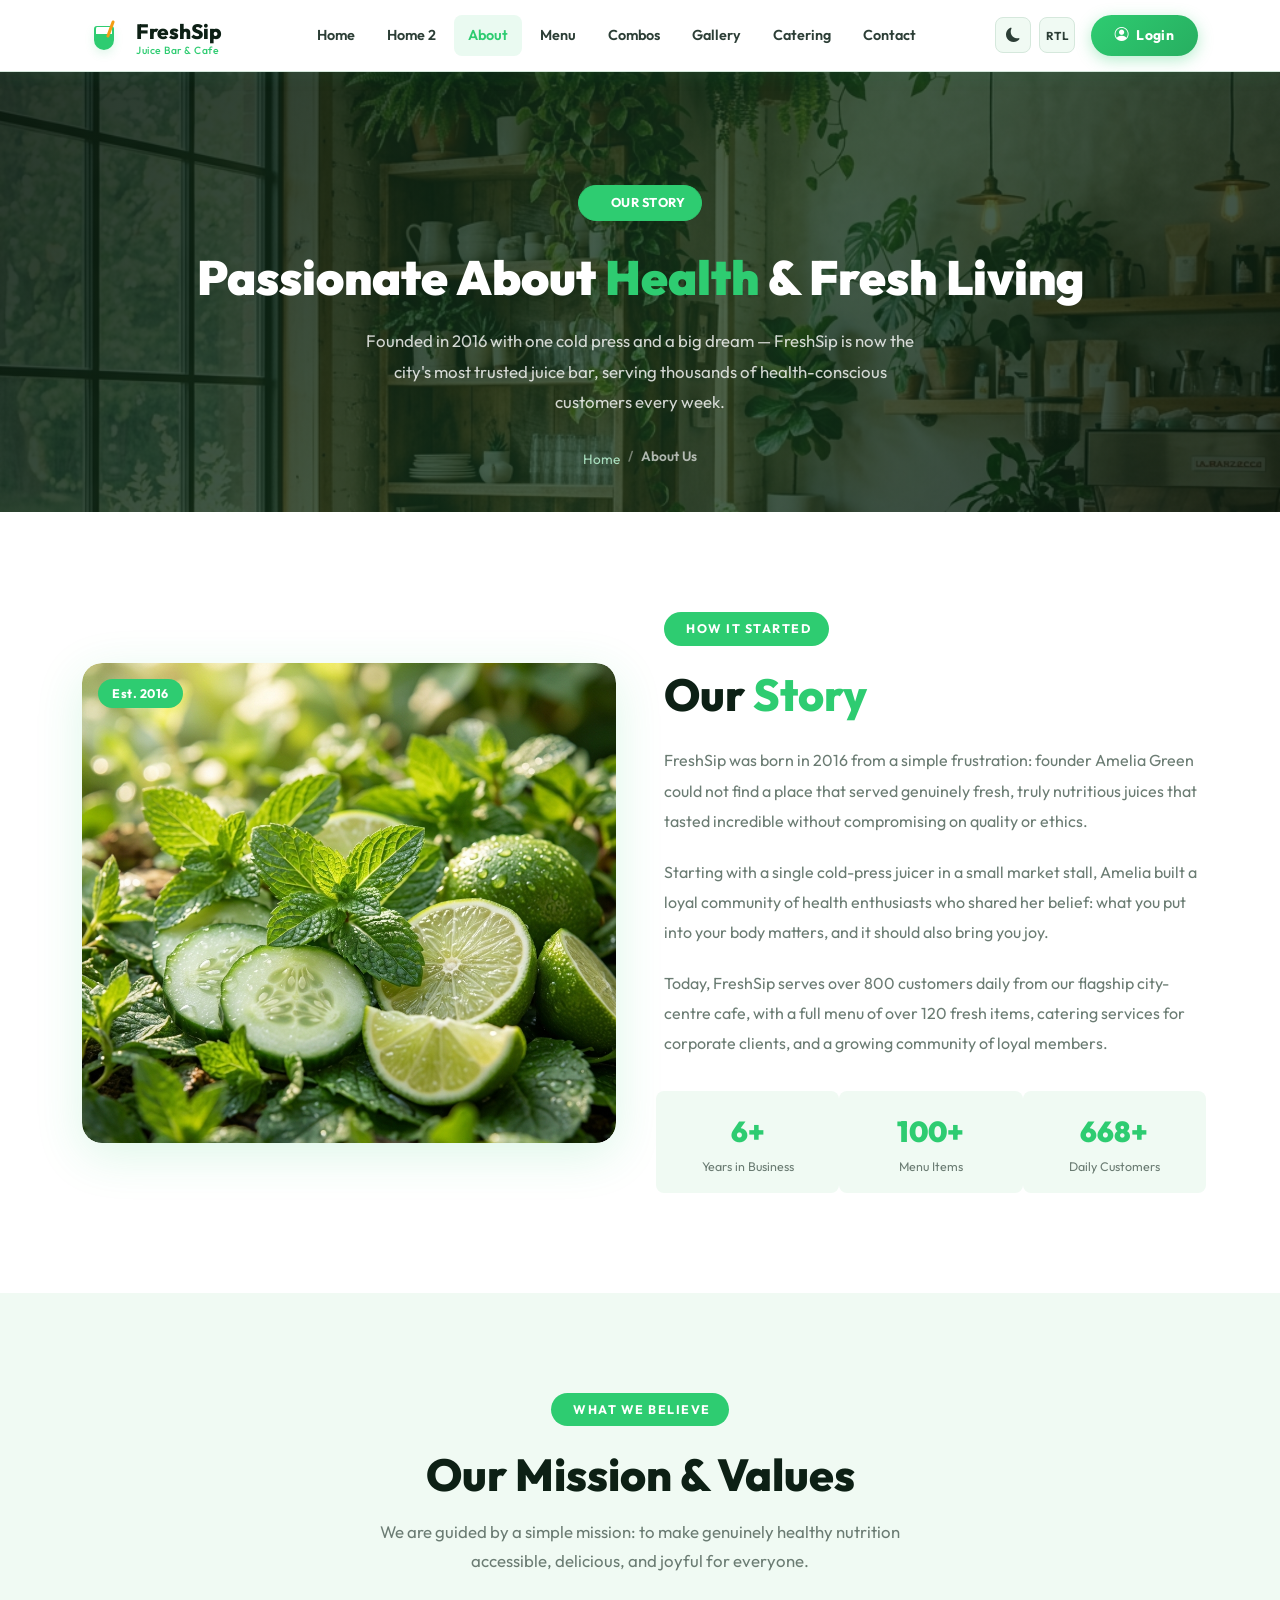
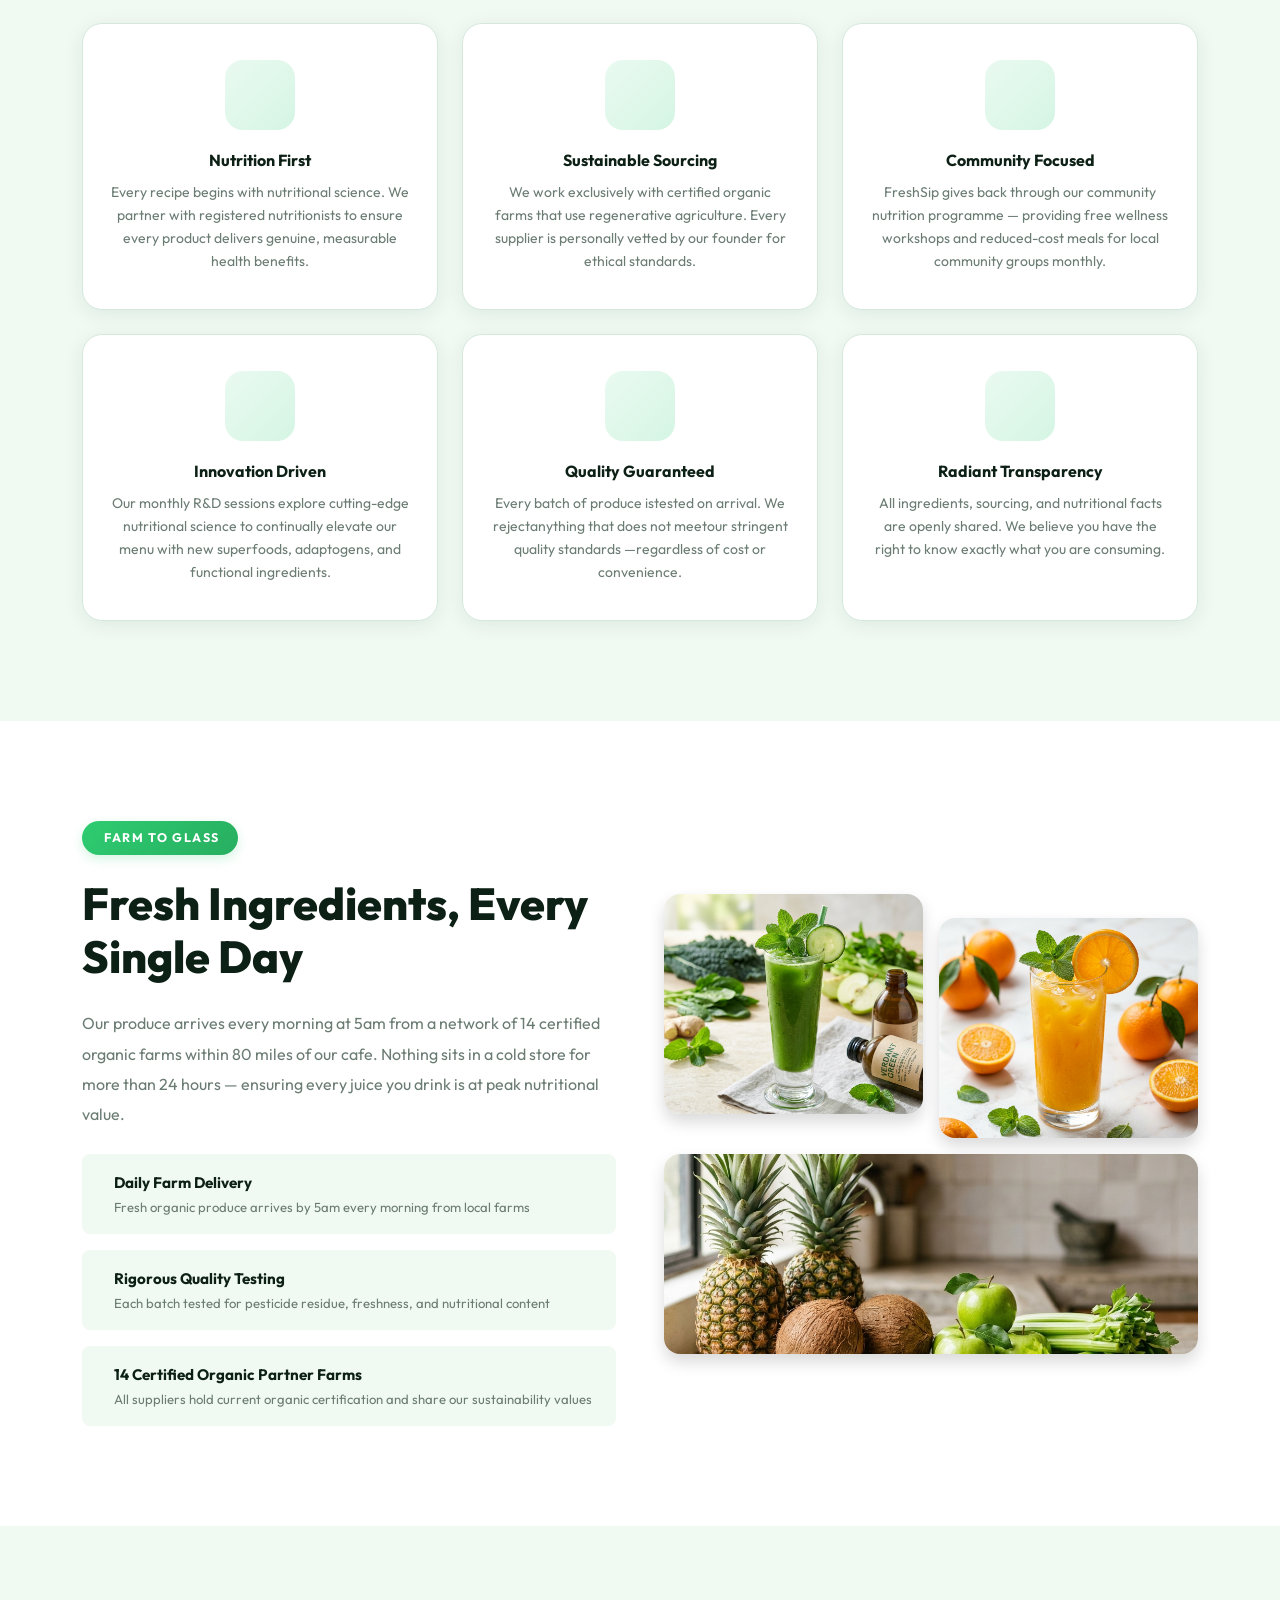
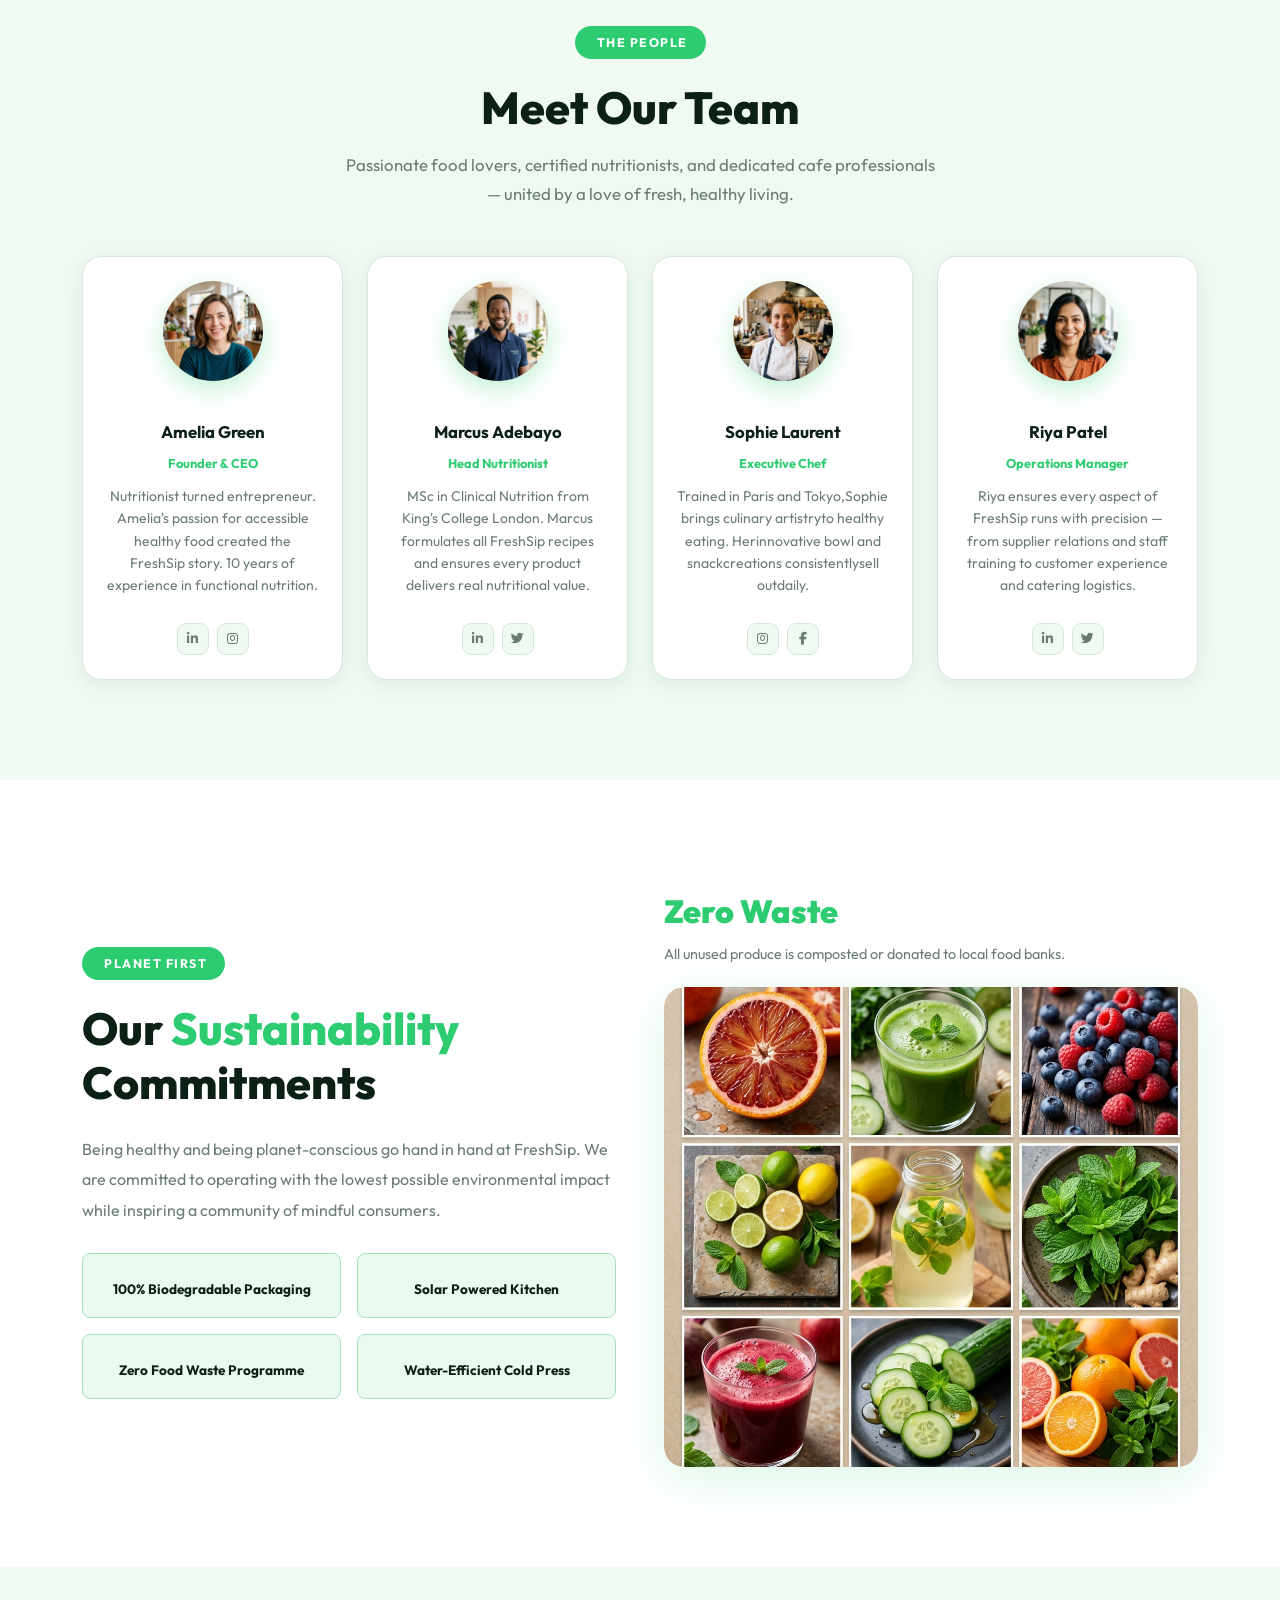
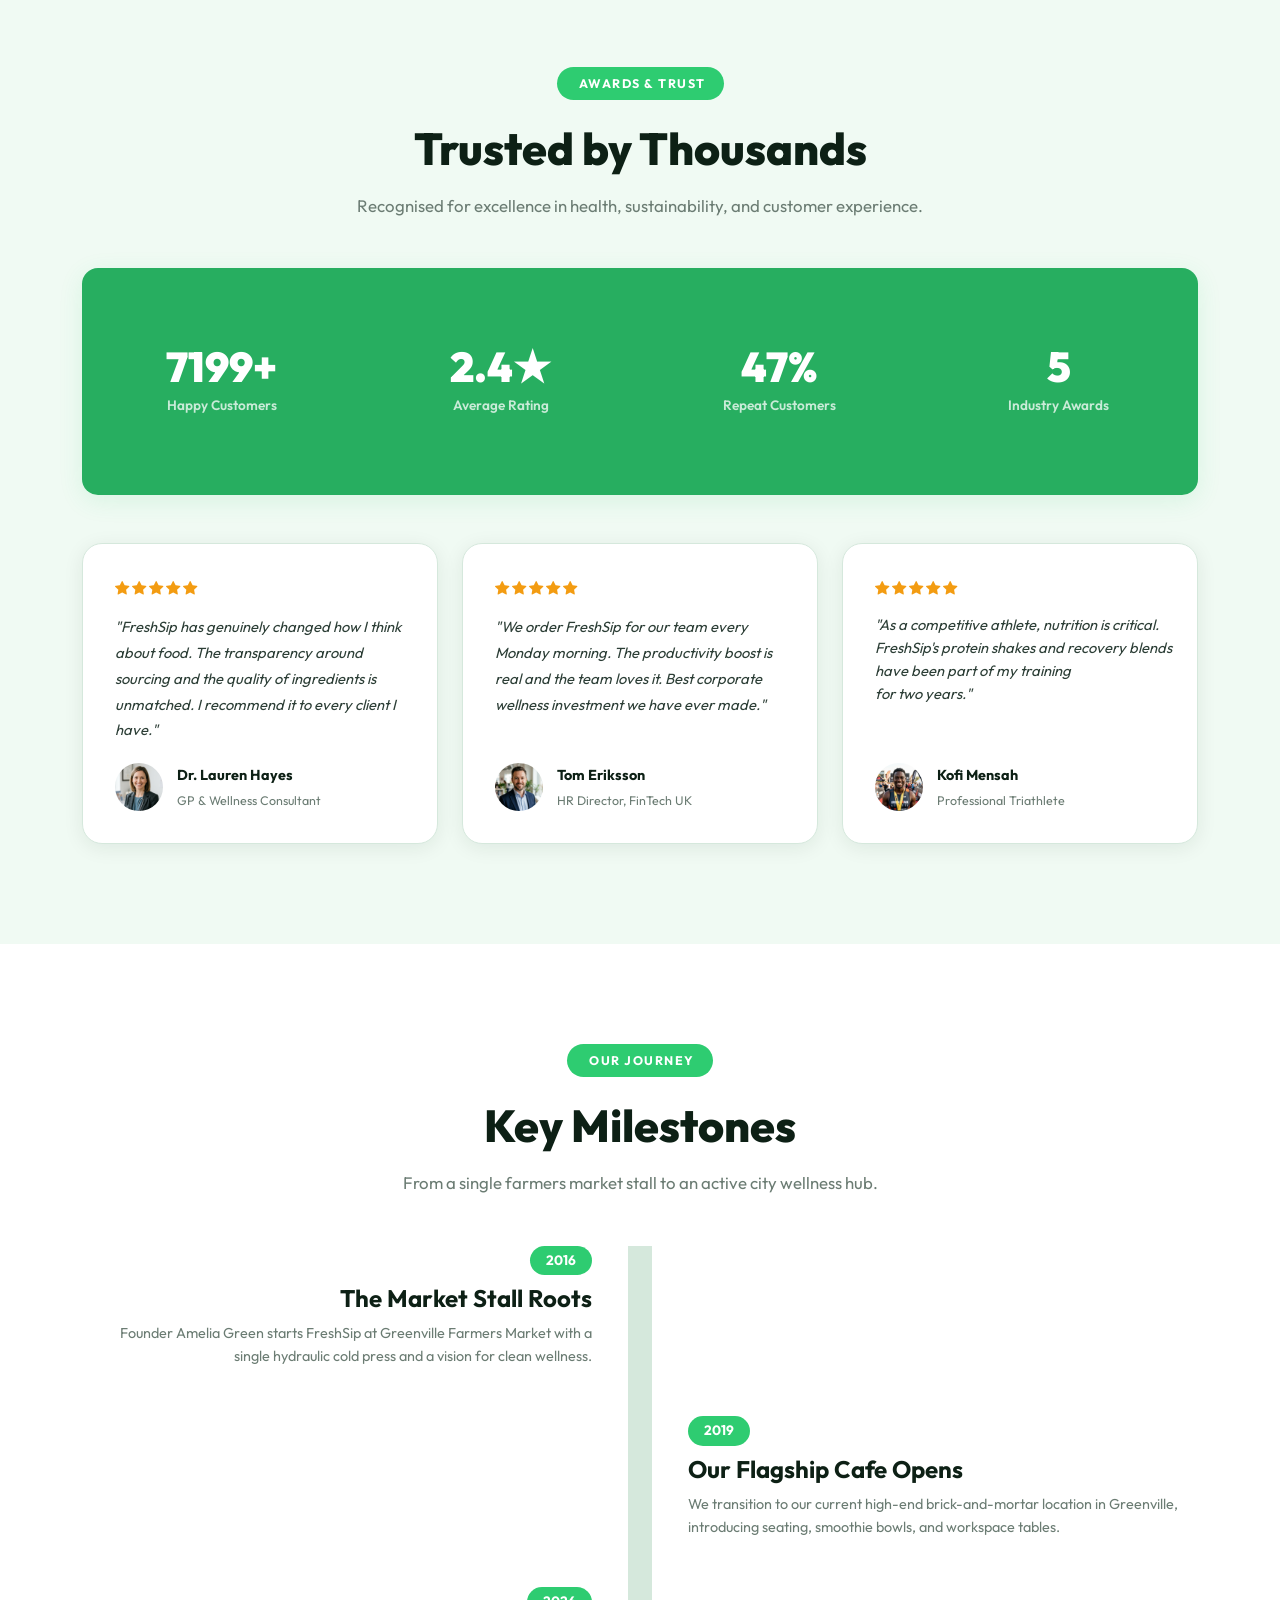
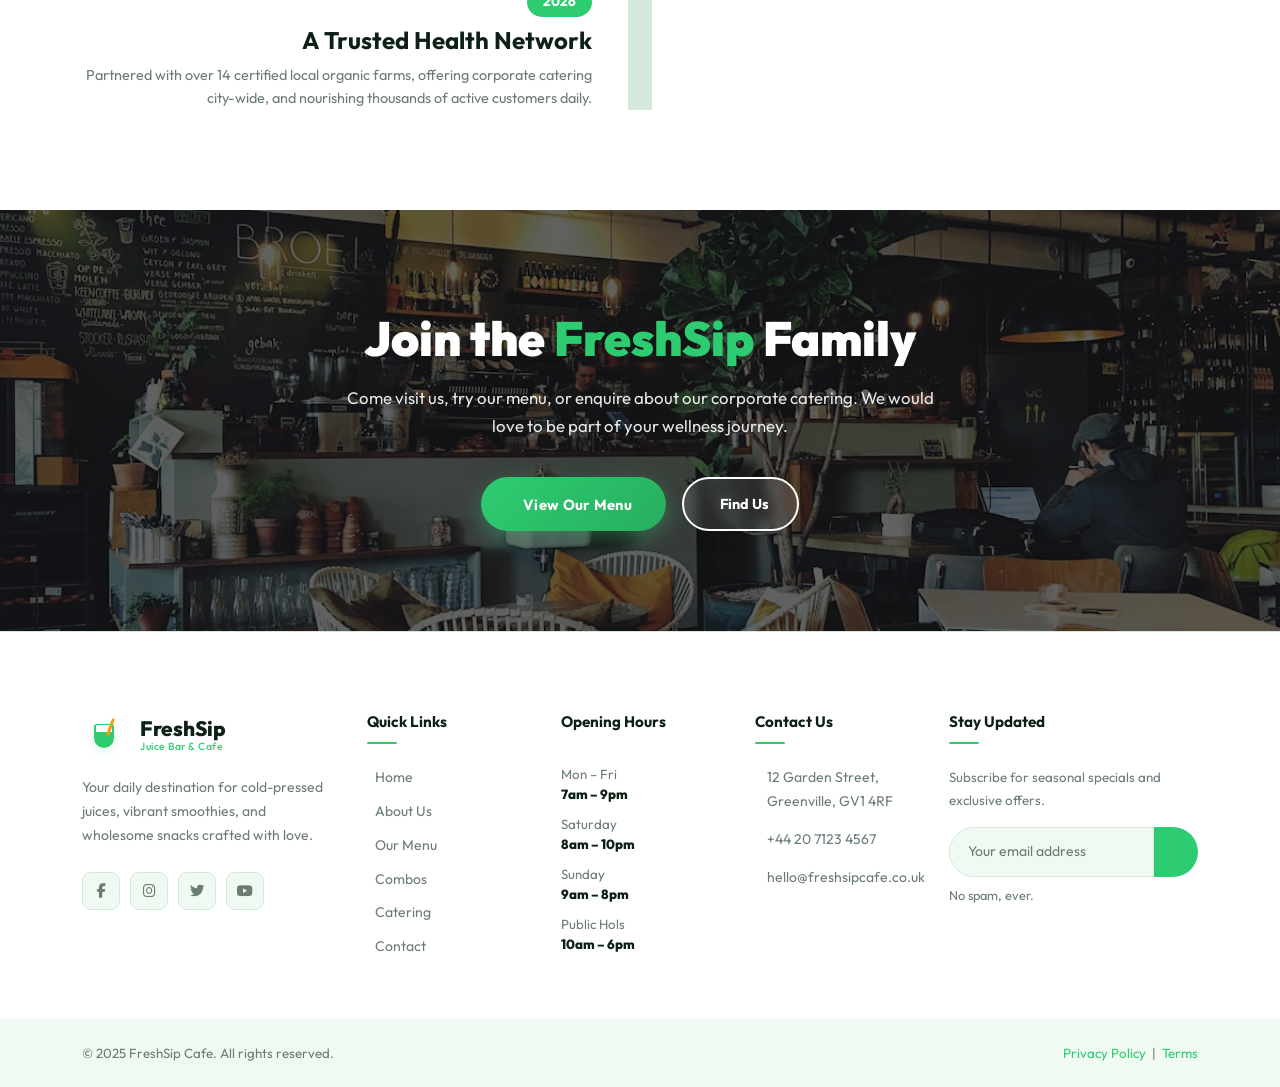
==== about.html @ e327980c "initial changes committed" ====
<!DOCTYPE html>
<html lang="en" dir="ltr" data-theme="light">

<head>
  <meta charset="UTF-8" />
  <meta name="viewport" content="width=device-width, initial-scale=1.0" />
  <meta name="description"
    content="About FreshSip Cafe – Our story, mission, fresh ingredients, team, sustainability commitments, and why thousands trust us for their daily nutrition." />
  <title>About Us – FreshSip Cafe</title>
  <link rel="icon" type="image/svg+xml" href="images/favicon.svg" />
  <link rel="stylesheet" href="https://cdn.jsdelivr.net/npm/bootstrap@5.3.3/dist/css/bootstrap.min.css" />
  <link rel="stylesheet" href="https://cdn.jsdelivr.net/npm/bootstrap-icons@1.11.3/font/bootstrap-icons.css" />
  <link rel="stylesheet" href="https://cdnjs.cloudflare.com/ajax/libs/font-awesome/6.5.0/css/all.min.css" />
  <link rel="stylesheet" href="https://cdn.jsdelivr.net/npm/remixicon@4.2.0/fonts/remixicon.css" />
  <link rel="stylesheet" href="https://cdn.jsdelivr.net/npm/aos@2.3.4/dist/aos.css" />
  <link rel="stylesheet" href="css/style.css" />
</head>

<body>

  <!-- NAVBAR -->
  <nav class="navbar navbar-expand-xl" id="mainNavbar">
    <div class="container">
      <a class="navbar-brand" href="index.html">
        <div class="brand-logo"><i class="ri-leaf-fill"></i></div>
        <div><span class="brand-name">FreshSip</span><span class="brand-tagline">Juice Bar &amp; Cafe</span></div>
      </a>
      <button class="navbar-toggler" type="button" data-bs-toggle="collapse" data-bs-target="#navbarMain"
        aria-controls="navbarMain" aria-expanded="false" aria-label="Toggle navigation"><i
          class="bi bi-list fs-4"></i></button>
      <div class="collapse navbar-collapse" id="navbarMain">
        <ul class="navbar-nav mx-auto gap-1">
          <li class="nav-item"><a class="nav-link" href="index.html">Home</a></li>
          <li class="nav-item"><a class="nav-link" href="home2.html">Home 2</a></li>
          <li class="nav-item"><a class="nav-link active" href="about.html">About</a></li>
          <li class="nav-item"><a class="nav-link" href="menu.html">Menu</a></li>
          <li class="nav-item"><a class="nav-link" href="combos.html">Combos</a></li>
          <li class="nav-item"><a class="nav-link" href="gallery.html">Gallery</a></li>
          <li class="nav-item"><a class="nav-link" href="catering.html">Catering</a></li>
          <li class="nav-item"><a class="nav-link" href="contact.html">Contact</a></li>
        </ul>
        <div class="d-flex align-items-center gap-2 desktop-nav-extras">
          <button class="btn-theme-toggle" data-toggle-theme title="Toggle Theme"><i class="bi bi-moon-fill"
              data-theme-icon data-icon-dark="bi bi-sun-fill" data-icon-light="bi bi-moon-fill"></i></button>
          <button class="btn-rtl-toggle" data-toggle-rtl title="Toggle RTL/LTR"><span data-rtl-label
              style="font-weight: 700; font-size: 0.72rem; letter-spacing: 0.5px;">RTL</span></button>
          <a href="login.html" class="nav-link btn-login-nav ms-2"><i class="bi bi-person-circle me-1"></i> Login</a>
        </div>
        <div class="mobile-nav-extras">
          <button class="btn-theme-toggle" data-toggle-theme><i class="bi bi-moon-fill" data-theme-icon
              data-icon-dark="bi bi-sun-fill" data-icon-light="bi bi-moon-fill"></i></button>
          <button class="btn-rtl-toggle" data-toggle-rtl><span data-rtl-label
              style="font-weight: 700; font-size: 0.72rem; letter-spacing: 0.5px;">RTL</span></button>
          <a href="login.html" class="nav-link btn-login-nav ms-auto"><i class="bi bi-person-circle me-1"></i> Login</a>
        </div>
      </div>
    </div>
  </nav>

  <!-- PAGE BANNER -->
  <section class="page-banner" style="background-image:url('images/banner/about-banner.png');">
    <div class="container">
      <div class="row align-items-center g-5">
        <div class="col-lg-12" data-aos="fade-right">
          <span class="banner-badge"><i class="ri-leaf-fill me-2"></i> Our Story</span>
          <h1 class="banner-title mt-2">Passionate About <span>Health</span> &amp; Fresh Living</h1>
          <p class="banner-desc">Founded in 2016 with one cold press and a big dream — FreshSip is now the city's most
            trusted juice bar, serving thousands of health-conscious customers every week.</p>
          <nav class="banner-breadcrumb" aria-label="breadcrumb">
            <ol class="breadcrumb">
              <li class="breadcrumb-item"><a href="index.html">Home</a></li>
              <li class="breadcrumb-item active" aria-current="page">About Us</li>
            </ol>
          </nav>
        </div>
      </div>
    </div>
  </section>

  <!-- OUR STORY -->
  <section class="section-py bg-surface">
    <div class="container">
      <div class="row align-items-center g-5">
        <div class="col-lg-6" data-aos="fade-right">
          <div class="img-overlay-wrap">
            <img src="images/hero/home1-hero.png" alt="FreshSip Origins" style="height:480px;object-fit:cover;" />
            <span class="img-badge">Est. 2016</span>
          </div>
        </div>
        <div class="col-lg-6" data-aos="fade-left">
          <span class="section-badge"><i class="ri-history-line me-1"></i> How It Started</span>
          <h2 class="section-title mt-2 mb-4">Our <span style="color:var(--primary);">Story</span></h2>
          <p style="color:var(--text-muted);line-height:1.9;margin-bottom:20px;">FreshSip was born in 2016 from a simple
            frustration: founder Amelia Green could not find a place that served genuinely fresh, truly nutritious
            juices that tasted incredible without compromising on quality or ethics.</p>
          <p style="color:var(--text-muted);line-height:1.9;margin-bottom:20px;">Starting with a single cold-press
            juicer in a small market stall, Amelia built a loyal community of health enthusiasts who shared her belief:
            what you put into your body matters, and it should also bring you joy.</p>
          <p style="color:var(--text-muted);line-height:1.9;margin-bottom:32px;">Today, FreshSip serves over 800
            customers daily from our flagship city-centre cafe, with a full menu of over 120 fresh items, catering
            services for corporate clients, and a growing community of loyal members.</p>
          <div class="row g-3">
            <div class="col-4 text-center p-3 rounded-3" style="background:var(--bg-surface-2);">
              <div style="font-size:1.8rem;font-weight:900;color:var(--primary);" data-counter="8" data-suffix="+">0+
              </div>
              <div style="font-size:0.78rem;color:var(--text-muted);">Years in Business</div>
            </div>
            <div class="col-4 text-center p-3 rounded-3" style="background:var(--bg-surface-2);">
              <div style="font-size:1.8rem;font-weight:900;color:var(--primary);" data-counter="120" data-suffix="+">0+
              </div>
              <div style="font-size:0.78rem;color:var(--text-muted);">Menu Items</div>
            </div>
            <div class="col-4 text-center p-3 rounded-3" style="background:var(--bg-surface-2);">
              <div style="font-size:1.8rem;font-weight:900;color:var(--primary);" data-counter="800" data-suffix="+">0+
              </div>
              <div style="font-size:0.78rem;color:var(--text-muted);">Daily Customers</div>
            </div>
          </div>
        </div>
      </div>
    </div>
  </section>

  <!-- MISSION -->
  <section class="section-py bg-surface-2">
    <div class="container">
      <div class="text-center mb-5" data-aos="fade-up">
        <span class="section-badge"><i class="ri-flag-2-line me-1"></i> What We Believe</span>
        <h2 class="section-title mt-2">Our Mission &amp; Values</h2>
        <p class="section-subtitle mt-3">We are guided by a simple mission: to make genuinely healthy nutrition
          accessible, delicious, and joyful for everyone.</p>
      </div>
      <div class="row g-4">
        <div class="col-md-6 col-lg-4" data-aos="fade-up" data-aos-delay="0">
          <div class="icon-card">
            <div class="icon-wrap"><i class="ri-heart-fill"></i></div>
            <h4>Nutrition First</h4>
            <p>Every recipe begins with nutritional science. We partner with registered nutritionists to ensure every
              product delivers genuine, measurable health benefits.</p>
          </div>
        </div>
        <div class="col-md-6 col-lg-4" data-aos="fade-up" data-aos-delay="80">
          <div class="icon-card">
            <div class="icon-wrap"><i class="ri-earth-line"></i></div>
            <h4>Sustainable Sourcing</h4>
            <p>We work exclusively with certified organic farms that use regenerative agriculture. Every supplier is
              personally vetted by our founder for ethical standards.</p>
          </div>
        </div>
        <div class="col-md-6 col-lg-4" data-aos="fade-up" data-aos-delay="160">
          <div class="icon-card">
            <div class="icon-wrap"><i class="ri-community-line"></i></div>
            <h4>Community Focused</h4>
            <p>FreshSip gives back through our community nutrition programme — providing free wellness workshops and
              reduced-cost meals for local community groups monthly.</p>
          </div>
        </div>
        <div class="col-md-6 col-lg-4" data-aos="fade-up" data-aos-delay="0">
          <div class="icon-card">
            <div class="icon-wrap"><i class="ri-flask-line"></i></div>
            <h4>Innovation Driven</h4>
            <p>Our monthly R&amp;D sessions explore cutting-edge nutritional science to continually elevate our menu
              with new superfoods, adaptogens, and functional ingredients.</p>
          </div>
        </div>
        <div class="col-md-6 col-lg-4" data-aos="fade-up" data-aos-delay="80">
          <div class="icon-card">
            <div class="icon-wrap"><i class="ri-award-line"></i></div>
            <h4>Quality Guaranteed</h4>
            <p class="quality-value-text"><span class="tablet-line">Every batch of produce is</span><span
                class="tablet-line">tested on arrival. We reject</span><span class="tablet-line">anything that does not
                meet</span><span class="tablet-line">our stringent quality standards —</span><span
                class="tablet-line">regardless of cost or convenience.</span></p>
          </div>
        </div>
        <div class="col-md-6 col-lg-4" data-aos="fade-up" data-aos-delay="160">
          <div class="icon-card">
            <div class="icon-wrap"><i class="ri-sun-line"></i></div>
            <h4>Radiant Transparency</h4>
            <p class="transparency-value-text">All ingredients, sourcing,<br class="tablet-only-break" /> and nutritional
              facts are<br class="tablet-only-break" /> openly shared. We believe<br class="tablet-only-break" /> you have
              the right to know<br class="tablet-only-break" /> exactly what you are consuming.</p>
          </div>
        </div>
      </div>
    </div>
  </section>

  <!-- FRESH INGREDIENTS -->
  <section class="section-py bg-surface">
    <div class="container">
      <div class="row align-items-center g-5">
        <div class="col-lg-6" data-aos="fade-right">
          <span class="section-badge badge-logo-green"><i class="ri-plant-line me-1"></i> Farm to Glass</span>
          <h2 class="section-title mt-2 mb-4">Fresh Ingredients, Every Single Day</h2>
          <p style="color:var(--text-muted);line-height:1.9;margin-bottom:24px;">Our produce arrives every morning at
            5am from a network of 14 certified organic farms within 80 miles of our cafe. Nothing sits in a cold store
            for more than 24 hours — ensuring every juice you drink is at peak nutritional value.</p>
          <div class="row g-3">
            <div class="col-12">
              <div class="d-flex align-items-center gap-3 p-3 rounded-3" style="background:var(--bg-surface-2);">
                <i class="ri-truck-line" style="color:var(--primary);font-size:1.5rem;flex-shrink:0;"></i>
                <div>
                  <div style="font-weight:700;color:var(--text-heading);font-size:0.95rem;">Daily Farm Delivery</div>
                  <div style="font-size:0.82rem;color:var(--text-muted);">Fresh organic produce arrives by 5am every
                    morning from local farms</div>
                </div>
              </div>
            </div>
            <div class="col-12">
              <div class="d-flex align-items-center gap-3 p-3 rounded-3" style="background:var(--bg-surface-2);">
                <i class="ri-shield-check-line" style="color:var(--primary);font-size:1.5rem;flex-shrink:0;"></i>
                <div>
                  <div style="font-weight:700;color:var(--text-heading);font-size:0.95rem;">Rigorous Quality Testing
                  </div>
                  <div style="font-size:0.82rem;color:var(--text-muted);">Each batch tested for pesticide residue,
                    freshness, and nutritional content</div>
                </div>
              </div>
            </div>
            <div class="col-12">
              <div class="d-flex align-items-center gap-3 p-3 rounded-3" style="background:var(--bg-surface-2);">
                <i class="ri-leaf-fill" style="color:var(--primary);font-size:1.5rem;flex-shrink:0;"></i>
                <div>
                  <div style="font-weight:700;color:var(--text-heading);font-size:0.95rem;">14 Certified Organic Partner
                    Farms</div>
                  <div style="font-size:0.82rem;color:var(--text-muted);">All suppliers hold current organic
                    certification and share our sustainability values</div>
                </div>
              </div>
            </div>
          </div>
        </div>
        <div class="col-lg-6" data-aos="fade-left">
          <div class="row g-3">
            <div class="col-6">
              <img src="images/juices/green-juice.png" alt="Fresh Green Ingredients" class="rounded-4 w-100 shadow"
                style="height:220px;object-fit:cover;" />
            </div>
            <div class="col-6">
              <img src="images/juices/orange-juice.png" alt="Fresh Orange Ingredients" class="rounded-4 w-100 shadow"
                style="height:220px;object-fit:cover;margin-top:24px;" />
            </div>
            <div class="col-12">
              <img src="images/hero/menu-hero.png" alt="Fresh Ingredients Spread" class="rounded-4 w-100 shadow"
                style="height:200px;object-fit:cover;" />
            </div>
          </div>
        </div>
      </div>
    </div>
  </section>

  <!-- MEET THE TEAM -->
  <section class="section-py bg-surface-2">
    <div class="container">
      <div class="text-center mb-5" data-aos="fade-up">
        <span class="section-badge"><i class="ri-team-line me-1"></i> The People</span>
        <h2 class="section-title mt-2">Meet Our Team</h2>
        <p class="section-subtitle mt-3">Passionate food lovers, certified nutritionists, and dedicated cafe
          professionals — united by a love of fresh, healthy living.</p>
      </div>
      <div class="row g-4 equal-cards-row justify-content-center team-grid">
        <div class="col-md-6 col-lg-3 card-col" data-aos="fade-up" data-aos-delay="0">
          <div class="card-uniform text-center">
            <div style="padding:24px 24px 0;">
              <img src="images/team/amelia.png" alt="Amelia Green" style="width:100px;height:100px;border-radius:50%;object-fit:cover;margin:0 auto 16px;display:block;box-shadow:0 8px 24px rgba(46,204,113,0.3);" />
            </div>
            <div class="card-body-custom text-center">
              <h5 class="card-title" style="min-height:auto;">Amelia Green</h5>
              <div style="font-size:0.8rem;color:var(--primary);font-weight:700;margin-bottom:10px;">Founder &amp; CEO
              </div>
              <p class="card-text team-bio-text">Nutritionist turned<br class="tablet-only-break" /> entrepreneur.
                Amelia's<br class="tablet-only-break" /> passion for accessible<br class="tablet-only-break" /> healthy
                food created the<br class="tablet-only-break" /> FreshSip story. 10 years<br class="tablet-only-break" />
                of experience in<br class="tablet-only-break" /> functional nutrition.</p>
              <div class="d-flex justify-content-center gap-2 mt-2">
                <a href="#" class="footer-social-btn" style="width:32px;height:32px;font-size:0.8rem;"
                  aria-label="LinkedIn"><i class="fab fa-linkedin-in"></i></a>
                <a href="#" class="footer-social-btn" style="width:32px;height:32px;font-size:0.8rem;"
                  aria-label="Instagram"><i class="fab fa-instagram"></i></a>
              </div>
            </div>
          </div>
        </div>
        <div class="col-md-6 col-lg-3 card-col" data-aos="fade-up" data-aos-delay="80">
          <div class="card-uniform text-center">
            <div style="padding:24px 24px 0;">
              <img src="images/team/marcus.png" alt="Marcus Adebayo" style="width:100px;height:100px;border-radius:50%;object-fit:cover;margin:0 auto 16px;display:block;box-shadow:0 8px 24px rgba(46,204,113,0.3);" />
            </div>
            <div class="card-body-custom text-center">
              <h5 class="card-title" style="min-height:auto;">Marcus Adebayo</h5>
              <div style="font-size:0.8rem;color:var(--primary);font-weight:700;margin-bottom:10px;">Head Nutritionist
              </div>
              <p class="card-text team-bio-text">MSc in Clinical Nutrition<br class="tablet-only-break" /> from King's
                College<br class="tablet-only-break" /> London. Marcus formulates<br class="tablet-only-break" /> all
                FreshSip recipes and<br class="tablet-only-break" /> ensures every product<br class="tablet-only-break" />
                delivers real nutritional<br class="tablet-only-break" /> value.</p>
              <div class="d-flex justify-content-center gap-2 mt-2">
                <a href="#" class="footer-social-btn" style="width:32px;height:32px;font-size:0.8rem;"
                  aria-label="LinkedIn"><i class="fab fa-linkedin-in"></i></a>
                <a href="#" class="footer-social-btn" style="width:32px;height:32px;font-size:0.8rem;"
                  aria-label="Twitter"><i class="fab fa-twitter"></i></a>
              </div>
            </div>
          </div>
        </div>
        <div class="col-md-6 col-lg-3 card-col" data-aos="fade-up" data-aos-delay="160">
          <div class="card-uniform text-center">
            <div style="padding:24px 24px 0;">
              <img src="images/team/sophie.png" alt="Sophie Laurent" style="width:100px;height:100px;border-radius:50%;object-fit:cover;margin:0 auto 16px;display:block;box-shadow:0 8px 24px rgba(46,204,113,0.3);" />
            </div>
            <div class="card-body-custom text-center">
              <h5 class="card-title" style="min-height:auto;">Sophie Laurent</h5>
              <div style="font-size:0.8rem;color:var(--primary);font-weight:700;margin-bottom:10px;">Executive Chef
              </div>
              <p class="card-text team-bio-text sophie-bio-text"><span class="tablet-line">Trained in Paris and
                  Tokyo,</span><span class="tablet-line">Sophie brings culinary artistry</span><span
                  class="tablet-line">to healthy eating. Her</span><span class="tablet-line">innovative bowl and
                  snack</span><span class="tablet-line">creations consistently</span><span class="tablet-line">sell
                  out</span><span class="tablet-line">daily.</span></p>
              <div class="d-flex justify-content-center gap-2 mt-2">
                <a href="#" class="footer-social-btn" style="width:32px;height:32px;font-size:0.8rem;"
                  aria-label="Instagram"><i class="fab fa-instagram"></i></a>
                <a href="#" class="footer-social-btn" style="width:32px;height:32px;font-size:0.8rem;"
                  aria-label="Facebook"><i class="fab fa-facebook-f"></i></a>
              </div>
            </div>
          </div>
        </div>
        <div class="col-md-6 col-lg-3 card-col" data-aos="fade-up" data-aos-delay="240">
          <div class="card-uniform text-center">
            <div style="padding:24px 24px 0;">
              <img src="images/team/riya.png" alt="Riya Patel" style="width:100px;height:100px;border-radius:50%;object-fit:cover;margin:0 auto 16px;display:block;box-shadow:0 8px 24px rgba(46,204,113,0.3);" />
            </div>
            <div class="card-body-custom text-center">
              <h5 class="card-title" style="min-height:auto;">Riya Patel</h5>
              <div style="font-size:0.8rem;color:var(--primary);font-weight:700;margin-bottom:10px;">Operations Manager
              </div>
              <p class="card-text team-bio-text">Riya ensures every aspect<br class="tablet-only-break" /> of FreshSip runs
                with<br class="tablet-only-break" /> precision — from supplier<br class="tablet-only-break" /> relations and
                staff training<br class="tablet-only-break" /> to customer experience<br class="tablet-only-break" /> and
                catering<br class="tablet-only-break" /> logistics.</p>
              <div class="d-flex justify-content-center gap-2 mt-2">
                <a href="#" class="footer-social-btn" style="width:32px;height:32px;font-size:0.8rem;"
                  aria-label="LinkedIn"><i class="fab fa-linkedin-in"></i></a>
                <a href="#" class="footer-social-btn" style="width:32px;height:32px;font-size:0.8rem;"
                  aria-label="Twitter"><i class="fab fa-twitter"></i></a>
              </div>
            </div>
          </div>
        </div>
      </div>
    </div>
  </section>

  <!-- SUSTAINABILITY -->
  <section class="section-py bg-surface">
    <div class="container">
      <div class="row align-items-center g-5">
        <div class="col-lg-6" data-aos="fade-right">
          <span class="section-badge"><i class="ri-earth-line me-1"></i> Planet First</span>
          <h2 class="section-title mt-2 mb-4">Our <span style="color:var(--primary);">Sustainability</span> Commitments
          </h2>
          <p style="color:var(--text-muted);line-height:1.9;margin-bottom:28px;">Being healthy and being
            planet-conscious go hand in hand at FreshSip. We are committed to operating with the lowest possible
            environmental impact while inspiring a community of mindful consumers.</p>
          <div class="row g-3 sustainability-grid sustainability-mini-grid">
            <div class="col-6">
              <div class="p-3 rounded-3 h-100 text-center"
                style="background:var(--primary-pale);border:1px solid var(--primary-light);">
                <i class="ri-recycle-fill"
                  style="font-size:1.8rem;color:var(--primary-dark);margin-bottom:8px;display:block;"></i>
                <div class="sustainability-mini-label" style="font-size:0.85rem;font-weight:700;color:var(--text-heading);">100% Biodegradable<br class="tablet-only-break" /> Packaging
                </div>
              </div>
            </div>
            <div class="col-6">
              <div class="p-3 rounded-3 h-100 text-center"
                style="background:var(--primary-pale);border:1px solid var(--primary-light);">
                <i class="ri-sun-fill"
                  style="font-size:1.8rem;color:var(--primary-dark);margin-bottom:8px;display:block;"></i>
                <div class="sustainability-mini-label" style="font-size:0.85rem;font-weight:700;color:var(--text-heading);">Solar Powered<br class="tablet-only-break" /> Kitchen</div>
              </div>
            </div>
            <div class="col-6">
              <div class="p-3 rounded-3 h-100 text-center"
                style="background:var(--primary-pale);border:1px solid var(--primary-light);">
                <i class="ri-plant-fill"
                  style="font-size:1.8rem;color:var(--primary-dark);margin-bottom:8px;display:block;"></i>
                <div class="sustainability-mini-label" style="font-size:0.85rem;font-weight:700;color:var(--text-heading);">Zero Food Waste<br class="tablet-only-break" /> Programme
                </div>
              </div>
            </div>
            <div class="col-6">
              <div class="p-3 rounded-3 h-100 text-center"
                style="background:var(--primary-pale);border:1px solid var(--primary-light);">
                <i class="ri-drop-fill"
                  style="font-size:1.8rem;color:var(--primary-dark);margin-bottom:8px;display:block;"></i>
                <div class="sustainability-mini-label" style="font-size:0.85rem;font-weight:700;color:var(--text-heading);">Water-Efficient<br class="tablet-only-break" /> Cold Press
                </div>
              </div>
            </div>
          </div>
        </div>
        <div class="col-lg-6" data-aos="fade-left">
          <div class="sustainability-image-note mb-3">
            <div style="font-size:2rem;font-weight:900;color:var(--primary);">Zero Waste</div>
            <p style="font-size:0.9rem;color:var(--text-muted);margin:4px 0 0;">All unused produce is composted or donated to local food banks.</p>
          </div>
          <div class="img-overlay-wrap">
            <img src="images/hero/gallery-hero.png" alt="FreshSip Sustainability"
              style="height:480px;object-fit:cover;" />
            <div class="img-gradient-overlay"></div>
          </div>
        </div>
      </div>
    </div>
  </section>

  <!-- CUSTOMER TRUST -->
  <section class="section-py bg-surface-2">
    <div class="container">
      <div class="text-center mb-5" data-aos="fade-up">
        <span class="section-badge"><i class="ri-medal-line me-1"></i> Awards &amp; Trust</span>
        <h2 class="section-title mt-2">Trusted by Thousands</h2>
        <p class="section-subtitle mt-3">Recognised for excellence in health, sustainability, and customer experience.
        </p>
      </div>
      <!-- Trust stats -->
      <div class="stats-bar rounded-4 mb-5" data-aos="zoom-in">
        <div class="row g-0">
          <div class="col-6 col-md-3">
            <div class="stat-item"><span class="stat-number" data-counter="15000" data-suffix="+">0+</span><span
                class="stat-label">Happy Customers</span></div>
          </div>
          <div class="col-6 col-md-3">
            <div class="stat-item"><span class="stat-number" data-counter="4.9" data-suffix="★">0</span><span
                class="stat-label">Average Rating</span></div>
          </div>
          <div class="col-6 col-md-3">
            <div class="stat-item"><span class="stat-number" data-counter="98" data-suffix="%">0%</span><span
                class="stat-label">Repeat Customers</span></div>
          </div>
          <div class="col-6 col-md-3">
            <div class="stat-item"><span class="stat-number" data-counter="12" data-suffix="">0</span><span
                class="stat-label">Industry Awards</span></div>
          </div>
        </div>
      </div>
      <div class="row g-4 equal-cards-row reviews-grid">
        <div class="col-md-6 col-lg-4 card-col" data-aos="fade-up" data-aos-delay="0">
          <div class="review-card">
            <div class="review-stars"><i class="bi bi-star-fill"></i><i class="bi bi-star-fill"></i><i
                class="bi bi-star-fill"></i><i class="bi bi-star-fill"></i><i class="bi bi-star-fill"></i></div>
            <p class="review-text">"FreshSip has genuinely changed how I think about food. The transparency around
              sourcing and the quality of ingredients is unmatched. I recommend it to every client I have."</p>
            <div class="review-author">
              <img src="images/testimonials/lauren.png" alt="Dr. Lauren Hayes" class="review-author-avatar" />
              <div class="review-author-info">
                <div class="name">Dr. Lauren Hayes</div>
                <div class="role">GP &amp; Wellness Consultant</div>
              </div>
            </div>
          </div>
        </div>
        <div class="col-md-6 col-lg-4 card-col" data-aos="fade-up" data-aos-delay="100">
          <div class="review-card">
            <div class="review-stars"><i class="bi bi-star-fill"></i><i class="bi bi-star-fill"></i><i
                class="bi bi-star-fill"></i><i class="bi bi-star-fill"></i><i class="bi bi-star-fill"></i></div>
            <p class="review-text">"We order FreshSip for our team every Monday morning. The productivity boost is real
              and the team loves it. Best corporate wellness investment we have ever made."</p>
            <div class="review-author">
              <img src="images/testimonials/tom.png" alt="Tom Eriksson" class="review-author-avatar" />
              <div class="review-author-info">
                <div class="name">Tom Eriksson</div>
                <div class="role">HR Director, FinTech UK</div>
              </div>
            </div>
          </div>
        </div>
        <div class="col-md-6 col-lg-4 card-col" data-aos="fade-up" data-aos-delay="200">
          <div class="review-card">
            <div class="review-stars"><i class="bi bi-star-fill"></i><i class="bi bi-star-fill"></i><i
                class="bi bi-star-fill"></i><i class="bi bi-star-fill"></i><i class="bi bi-star-fill"></i></div>
            <p class="review-text kofi-review-text">
              <span class="kofi-copy kofi-copy-default">"As a competitive athlete, nutrition is critical. FreshSip's
                protein shakes and recovery blends have been part of my training for two years."</span>
              <span class="kofi-copy kofi-copy-ipad"><span class="kofi-line">"As a competitive athlete, nutrition</span>
                <span class="kofi-line">is critical. FreshSip's protein shakes</span> <span class="kofi-line">and recovery
                  blends have been part</span> <span class="kofi-line">of my training for two years."</span></span>
              <span class="kofi-copy kofi-copy-desktop"><span class="kofi-line">"As a competitive athlete, nutrition is
                  critical.</span> <span class="kofi-line">FreshSip's protein shakes and recovery blends</span> <span
                  class="kofi-line">have been part of my training</span> <span class="kofi-line">for two years."</span></span>
            </p>
            <div class="review-author">
              <img src="images/testimonials/kofi.png" alt="Kofi Mensah" class="review-author-avatar" />
              <div class="review-author-info">
                <div class="name">Kofi Mensah</div>
                <div class="role">Professional Triathlete</div>
              </div>
            </div>
          </div>
        </div>
      </div>
    </div>
  </section>

  <!-- Timeline -->
  <section class="section-py bg-surface">
    <div class="container">
      <div class="text-center mb-5" data-aos="fade-up">
        <span class="section-badge"><i class="ri-calendar-line me-1"></i> Our Journey</span>
        <h2 class="section-title mt-2">Key Milestones</h2>
        <p class="section-subtitle mt-3">From a single farmers market stall to an active city wellness hub.</p>
      </div>
      <div class="row position-relative">
        <div class="d-none d-md-block position-absolute start-50 top-0 translate-middle-x h-100" style="width: 2px; background: var(--border-color); z-index: 1;"></div>

        <!-- Milestone 1 -->
        <div class="col-12 mb-5 position-relative" data-aos="fade-up">
          <div class="row align-items-center">
            <div class="col-md-6 text-md-end pe-md-5 mb-3 mb-md-0">
              <span class="badge bg-primary text-white py-2 px-3 rounded-pill mb-2 fw-bold" style="font-size: 0.85rem;">2016</span>
              <h4 style="font-weight:700;color:var(--text-heading);">The Market Stall Roots</h4>
              <p style="color:var(--text-muted);font-size:0.9rem;line-height:1.6;margin:0;">Founder Amelia Green starts FreshSip at Greenville Farmers Market with a single hydraulic cold press and a vision for clean wellness.</p>
            </div>
            <!-- Timeline dot -->
            <div class="d-none d-md-flex position-absolute start-50 top-0 translate-middle-x rounded-circle border border-4 border-white align-items-center justify-content-center" style="width: 24px; height: 24px; background: var(--primary); z-index: 2;"></div>
            <div class="col-md-6 ps-md-5"></div>
          </div>
        </div>

        <!-- Milestone 2 -->
        <div class="col-12 mb-5 position-relative" data-aos="fade-up" data-aos-delay="100">
          <div class="row align-items-center">
            <div class="col-md-6 order-md-2 ps-md-5 mb-3 mb-md-0">
              <span class="badge bg-primary text-white py-2 px-3 rounded-pill mb-2 fw-bold" style="font-size: 0.85rem;">2019</span>
              <h4 style="font-weight:700;color:var(--text-heading);">Our Flagship Cafe Opens</h4>
              <p style="color:var(--text-muted);font-size:0.9rem;line-height:1.6;margin:0;">We transition to our current high-end brick-and-mortar location in Greenville, introducing seating, smoothie bowls, and workspace tables.</p>
            </div>
            <!-- Timeline dot -->
            <div class="d-none d-md-flex position-absolute start-50 top-0 translate-middle-x rounded-circle border border-4 border-white align-items-center justify-content-center" style="width: 24px; height: 24px; background: var(--primary); z-index: 2;"></div>
            <div class="col-md-6 order-md-1 pe-md-5"></div>
          </div>
        </div>

        <!-- Milestone 3 -->
        <div class="col-12 position-relative" data-aos="fade-up" data-aos-delay="200">
          <div class="row align-items-center">
            <div class="col-md-6 text-md-end pe-md-5 mb-3 mb-md-0">
              <span class="badge bg-primary text-white py-2 px-3 rounded-pill mb-2 fw-bold" style="font-size: 0.85rem;">2026</span>
              <h4 style="font-weight:700;color:var(--text-heading);">A Trusted Health Network</h4>
              <p style="color:var(--text-muted);font-size:0.9rem;line-height:1.6;margin:0;">Partnered with over 14 certified local organic farms, offering corporate catering city-wide, and nourishing thousands of active customers daily.</p>
            </div>
            <!-- Timeline dot -->
            <div class="d-none d-md-flex position-absolute start-50 top-0 translate-middle-x rounded-circle border border-4 border-white align-items-center justify-content-center" style="width: 24px; height: 24px; background: var(--primary); z-index: 2;"></div>
            <div class="col-md-6 ps-md-5"></div>
          </div>
        </div>
      </div>
    </div>
  </section>

  <!-- CTA -->
  <section class="cta-section" style="background-image:url('images/cta/about-cta.png');">
    <div class="container">
      <div class="text-center" data-aos="fade-up">
        <h2 class="cta-title">Join the <span>FreshSip</span> Family</h2>
        <p class="cta-desc mx-auto">Come visit us, try our menu, or enquire about our corporate catering. We would love
          to be part of your wellness journey.</p>
        <div class="d-flex flex-wrap gap-3 justify-content-center">
          <a href="menu.html" class="btn-primary-custom"><i class="ri-restaurant-line"></i> View Our Menu</a>
          <a href="contact.html" class="btn-white-custom"><i class="ri-map-pin-line"></i> Find Us</a>
        </div>
      </div>
    </div>
  </section>

  <!-- FOOTER -->
  <footer class="site-footer">
    <div class="container">
      <div class="row g-5">
        <div class="col-lg-3 col-md-6">
          <div class="footer-brand">
            <a class="footer-brand-link" href="index.html">
              <div class="brand-logo-footer"><i class="ri-leaf-fill"></i></div>
              <div>
                <span class="brand-name">FreshSip</span>
                <span class="brand-tagline">Juice Bar &amp; Cafe</span>
              </div>
            </a>
            <p>Your daily destination for cold-pressed juices, vibrant smoothies, and wholesome snacks crafted with
              love.</p>
            <div class="footer-socials">
              <a href="#" class="footer-social-btn" aria-label="Facebook"><i class="fab fa-facebook-f"></i></a>
              <a href="#" class="footer-social-btn" aria-label="Instagram"><i class="fab fa-instagram"></i></a>
              <a href="#" class="footer-social-btn" aria-label="Twitter"><i class="fab fa-twitter"></i></a>
              <a href="#" class="footer-social-btn" aria-label="YouTube"><i class="fab fa-youtube"></i></a>
            </div>
          </div>
        </div>
        <div class="col-lg-2 col-md-6 col-6">
          <h5 class="footer-heading">Quick Links</h5>
          <ul class="footer-links">
            <li><a href="index.html"><i class="ri-arrow-right-s-line"></i> Home</a></li>
            <li><a href="about.html"><i class="ri-arrow-right-s-line"></i> About Us</a></li>
            <li><a href="menu.html"><i class="ri-arrow-right-s-line"></i> Our Menu</a></li>
            <li><a href="combos.html"><i class="ri-arrow-right-s-line"></i> Combos</a></li>
            <li><a href="catering.html"><i class="ri-arrow-right-s-line"></i> Catering</a></li>
            <li><a href="contact.html"><i class="ri-arrow-right-s-line"></i> Contact</a></li>
          </ul>
        </div>
        <div class="col-lg-2 col-md-6 col-6">
          <h5 class="footer-heading">Opening Hours</h5>
          <ul class="footer-hours">
            <li><span class="day">Mon – Fri</span><span class="time">7am – 9pm</span></li>
            <li><span class="day">Saturday</span><span class="time">8am – 10pm</span></li>
            <li><span class="day">Sunday</span><span class="time">9am – 8pm</span></li>
            <li><span class="day">Public Hols</span><span class="time">10am – 6pm</span></li>
          </ul>
        </div>
        <div class="col-lg-2 col-md-6">
          <h5 class="footer-heading">Contact Us</h5>
          <ul class="footer-contact-info">
            <li><i class="ri-map-pin-line"></i><span>12 Garden Street, Greenville, GV1 4RF</span></li>
            <li><i class="ri-phone-line"></i><span>+44 20 7123 4567</span></li>
            <li><i class="ri-mail-line"></i><span>hello@freshsipcafe.co.uk</span></li>
          </ul>
        </div>
        <div class="col-lg-3 col-md-6">
          <h5 class="footer-heading">Stay Updated</h5>
          <p style="font-size:0.83rem;color:var(--text-muted);margin-bottom:16px;">Subscribe for seasonal specials and
            exclusive offers.</p>
          <form class="footer-newsletter newsletter-form">
            <div class="d-flex">
              <input type="email" placeholder="Your email address" required aria-label="Email" />
              <button type="submit" class="btn-subscribe"><i class="ri-send-plane-fill"></i></button>
            </div>
            <p class="mt-2">No spam, ever.</p>
          </form>
        </div>
      </div>
    </div>
    <hr class="footer-divider" />
    <div class="footer-bottom">
      <div class="container">
        <div class="row align-items-center">
          <div class="col-md-6">
            <p>&copy; 2025 FreshSip Cafe. All rights reserved.</p>
          </div>
          <div class="col-md-6 text-md-end mt-3 mt-md-0">
            <p><a href="#">Privacy Policy</a> &nbsp;|&nbsp; <a href="#">Terms</a></p>
          </div>
        </div>
      </div>
    </div>
  </footer>

  <button id="scrollTopBtn" title="Back to Top" aria-label="Scroll to top"><i class="bi bi-arrow-up"></i></button>
  <div class="lightbox-overlay" id="galleryLightbox">
    <button class="lightbox-close" aria-label="Close"><i class="bi bi-x-lg"></i></button>
    <img class="lightbox-img" src="" alt="Gallery" />
  </div>

  <script src="https://cdn.jsdelivr.net/npm/bootstrap@5.3.3/dist/js/bootstrap.bundle.min.js"></script>
  <script src="https://cdn.jsdelivr.net/npm/aos@2.3.4/dist/aos.js"></script>
  <script src="js/main.js"></script>
</body>

</html>
---- css/style.css ----
/* ============================================================
   FreshSip Café – Global Stylesheet
   Author: FreshSip Design Team
   Version: 1.0
   ============================================================ */

/* ----------------------------------------------------------
   1. GOOGLE FONTS IMPORT
   ---------------------------------------------------------- */
@import url('https://fonts.googleapis.com/css2?family=Outfit:wght@300;400;500;600;700;800;900&family=Nunito:wght@300;400;600;700;800&display=swap');

/* ----------------------------------------------------------
   2. CSS VARIABLES – LIGHT THEME (DEFAULT)
   ---------------------------------------------------------- */
:root {
  /* Brand Colors */
  --primary: #2ECC71;
  --primary-dark: #27AE60;
  --primary-darker: #1E8449;
  --primary-light: #A9DFBF;
  --primary-pale: #EAFAF1;
  --accent: #F39C12;
  --accent-dark: #D68910;
  --accent-light: #FAD7A0;

  /* Text */
  --text-heading: #0D2015;
  --text-body: #2C3E36;
  --text-muted: #6B7C73;
  --text-inverse: #FFFFFF;

  /* Backgrounds */
  --bg-body: #F8FFF8;
  --bg-surface: #FFFFFF;
  --bg-surface-2: #F0FAF3;
  --bg-card: #FFFFFF;
  --bg-footer: #FFFFFF;

  /* Borders */
  --border-color: #D5E8DC;
  --border-radius: 12px;
  --border-radius-lg: 20px;
  --border-radius-xl: 30px;

  /* Shadows */
  --shadow-sm: 0 2px 8px rgba(46, 204, 113, 0.08);
  --shadow-md: 0 6px 24px rgba(46, 204, 113, 0.12);
  --shadow-lg: 0 12px 48px rgba(46, 204, 113, 0.16);
  --shadow-card: 0 4px 20px rgba(13, 32, 21, 0.08);

  /* Navbar */
  --navbar-bg: rgba(255, 255, 255, 0.97);
  --navbar-height: 72px;

  /* Transitions */
  --transition: all 0.3s cubic-bezier(0.4, 0, 0.2, 1);
  --transition-slow: all 0.6s cubic-bezier(0.4, 0, 0.2, 1);

  /* Typography */
  --font-primary: 'Outfit', sans-serif;
  --font-secondary: 'Nunito', sans-serif;

  /* Spacing */
  --section-py: 100px;
  --section-py-sm: 60px;
}

/* ----------------------------------------------------------
   3. CSS VARIABLES – DARK THEME
   ---------------------------------------------------------- */
[data-theme="dark"] {
  --text-heading: #E8F8EE;
  --text-body: #B8D4C0;
  --text-muted: #7BA68A;
  --text-inverse: #0D2015;

  --bg-body: #0A1A0E;
  --bg-surface: #112018;
  --bg-surface-2: #162A1C;
  --bg-card: #162A1C;
  --bg-footer: #FFFFFF;

  --border-color: #1E3D28;
  --shadow-sm: 0 2px 8px rgba(0, 0, 0, 0.3);
  --shadow-md: 0 6px 24px rgba(0, 0, 0, 0.4);
  --shadow-lg: 0 12px 48px rgba(0, 0, 0, 0.5);
  --shadow-card: 0 4px 20px rgba(0, 0, 0, 0.4);

  --navbar-bg: rgba(10, 26, 14, 0.97);
}

/* ----------------------------------------------------------
   4. BASE RESET & BODY
   ---------------------------------------------------------- */
*,
*::before,
*::after {
  box-sizing: border-box;
  margin: 0;
  padding: 0;
}

html {
  scroll-behavior: smooth;
  font-size: 16px;
  max-width: 100%;
  overflow-x: hidden;
}

body {
  font-family: var(--font-primary);
  background-color: var(--bg-body);
  color: var(--text-body);
  line-height: 1.7;
  max-width: 100%;
  overflow-x: hidden;
  transition: background-color 0.3s ease, color 0.3s ease;
  padding-top: var(--navbar-height) !important;
}

/* RTL Support */
[dir="rtl"] body {
  text-align: right;
}

h1,
h2,
h3,
h4,
h5,
h6 {
  font-family: var(--font-primary);
  color: var(--text-heading);
  font-weight: 700;
  line-height: 1.3;
}

p {
  color: var(--text-body);
}

a {
  text-decoration: none;
  transition: var(--transition);
}

img {
  max-width: 100%;
  height: auto;
  display: block;
}

/* ----------------------------------------------------------
   5. TYPOGRAPHY UTILITIES
   ---------------------------------------------------------- */
.section-title {
  font-size: clamp(1.8rem, 4vw, 2.8rem);
  font-weight: 800;
  color: var(--text-heading);
  line-height: 1.2;
}

.section-subtitle {
  font-size: clamp(0.9rem, 2vw, 1.05rem);
  color: var(--text-muted);
  max-width: 600px;
  margin-left: auto;
  margin-right: auto;
}

.section-badge {
  display: inline-block;
  background: var(--primary-pale);
  color: var(--primary-dark);
  font-size: 0.78rem;
  font-weight: 700;
  letter-spacing: 1.5px;
  text-transform: uppercase;
  padding: 6px 18px;
  border-radius: 50px;
  margin-bottom: 14px;
}

[data-theme="dark"] .section-badge {
  background: rgba(46, 204, 113, 0.15);
  color: var(--primary-light);
}

.section-badge.badge-logo-green {
  background: linear-gradient(135deg, var(--primary), var(--primary-dark)) !important;
  color: #ffffff !important;
  border: none !important;
  box-shadow: 0 4px 12px rgba(46, 204, 113, 0.2) !important;
}

[data-theme="dark"] .section-badge.badge-logo-green {
  background: linear-gradient(135deg, var(--primary), var(--primary-dark)) !important;
  color: #ffffff !important;
  border: none !important;
  box-shadow: 0 4px 12px rgba(46, 204, 113, 0.4) !important;
}

/* ----------------------------------------------------------
   6. STICKY NAVBAR
   ---------------------------------------------------------- */
.navbar {
  background: var(--navbar-bg) !important;
  backdrop-filter: blur(16px);
  -webkit-backdrop-filter: blur(16px);
  border-bottom: 1px solid var(--border-color);
  min-height: var(--navbar-height);
  padding: 0 0;
  transition: var(--transition);
  position: fixed !important;
  top: 0;
  left: 0;
  right: 0;
  width: 100%;
  z-index: 1050;
  box-shadow: 0 2px 20px rgba(46, 204, 113, 0.08);
}

.navbar-brand {
  display: flex;
  align-items: center;
  gap: 10px;
}

.navbar-brand .brand-logo {
  width: 44px;
  height: 44px;
  position: relative;
  display: flex !important;
  align-items: center;
  justify-content: center;
  background: none !important;
  border-radius: 0 !important;
  box-shadow: none !important;
  flex-shrink: 0;
}

.navbar-brand .brand-logo::before {
  content: '';
  position: absolute;
  bottom: 8px;
  width: 20px;
  height: 24px;
  border: 2px solid var(--primary);
  border-top-width: 1.5px;
  border-radius: 3px 3px 10px 10px;
  background: linear-gradient(to top, var(--primary) 65%, transparent 65%);
  box-shadow: 0 4px 10px rgba(46, 204, 113, 0.15);
  transition: var(--transition);
}

.navbar-brand .brand-logo::after {
  content: '';
  position: absolute;
  width: 3px;
  height: 18px;
  background: var(--accent);
  top: 6px;
  right: 14px;
  transform: rotate(20deg);
  border-radius: 2px;
  transition: var(--transition);
}

.navbar-brand .brand-logo i {
  position: absolute;
  color: var(--primary-darker) !important;
  font-size: 0.95rem !important;
  top: 8px;
  left: 9px;
  transform: rotate(-10deg);
  z-index: 2;
  transition: var(--transition);
  text-shadow: 0 1px 2px rgba(0, 0, 0, 0.1);
}

.navbar-brand:hover .brand-logo::before {
  transform: translateY(-2px) scale(1.05);
  border-color: var(--primary-dark);
  background: linear-gradient(to top, var(--primary-dark) 75%, transparent 75%);
}

.navbar-brand:hover .brand-logo::after {
  transform: rotate(25deg) translateY(-2px) translateX(1px);
}

.navbar-brand:hover .brand-logo i {
  transform: rotate(-15deg) scale(1.1) translateY(-2px);
  color: var(--primary) !important;
}

.navbar-brand .brand-name {
  font-size: 1.3rem;
  font-weight: 800;
  color: var(--text-heading);
  line-height: 1.1;
}

.navbar-brand .brand-tagline {
  font-size: 0.65rem;
  font-weight: 500;
  color: var(--primary);
  letter-spacing: 0.5px;
  display: block;
  margin-top: -3px;
  line-height: 1;
}

.navbar-nav .nav-link {
  font-size: 0.9rem;
  font-weight: 600;
  color: var(--text-body) !important;
  padding: 8px 14px !important;
  border-radius: 8px;
  position: relative;
  transition: var(--transition);
}

.navbar-nav .nav-link:hover,
.navbar-nav .nav-link.active {
  color: var(--primary) !important;
  background: var(--primary-pale);
}

[data-theme="dark"] .navbar-nav .nav-link:hover,
[data-theme="dark"] .navbar-nav .nav-link.active {
  background: rgba(46, 204, 113, 0.15);
}

/* Login Button – Always Highlighted */
.btn-login-nav {
  background: linear-gradient(135deg, var(--primary), var(--primary-dark));
  color: #fff !important;
  border: none;
  padding: 9px 24px !important;
  border-radius: 50px;
  font-weight: 700;
  font-size: 0.875rem;
  letter-spacing: 0.3px;
  box-shadow: 0 4px 15px rgba(46, 204, 113, 0.35);
  transition: var(--transition);
}

.btn-login-nav:hover {
  background: linear-gradient(135deg, var(--primary-dark), var(--primary-darker));
  box-shadow: 0 6px 20px rgba(46, 204, 113, 0.45);
  transform: translateY(-1px);
  color: #fff !important;
}

/* Theme Toggle Buttons */
.btn-theme-toggle,
.btn-rtl-toggle {
  background: var(--bg-surface-2);
  border: 1px solid var(--border-color);
  color: var(--text-body);
  width: 36px;
  height: 36px;
  border-radius: 8px;
  display: flex;
  align-items: center;
  justify-content: center;
  cursor: pointer;
  transition: var(--transition);
  font-size: 0.9rem;
  padding: 0;
}

.btn-theme-toggle:hover,
.btn-rtl-toggle:hover {
  background: var(--primary);
  border-color: var(--primary);
  color: #fff;
}

/* Hamburger Toggler */
.navbar-toggler {
  border: 1px solid var(--border-color) !important;
  border-radius: 8px;
  padding: 6px 10px;
  color: var(--text-body) !important;
  transition: all 0.3s cubic-bezier(0.4, 0, 0.2, 1) !important;
}

.navbar-toggler:focus {
  box-shadow: 0 0 0 3px rgba(46, 204, 113, 0.2) !important;
}

/* Morph hamburger to close icon and rotate on open */
.navbar-toggler[aria-expanded="true"] {
  transform: rotate(90deg);
}

.navbar-toggler[aria-expanded="true"] .bi-list::before {
  content: "\f62a" !important;
  /* Unicode for bi-x-lg close icon */
}

/* Mobile Nav Extras */
.mobile-nav-extras {
  display: none;
  gap: 10px;
  padding: 12px 0 0;
  border-top: 1px solid var(--border-color);
  margin-top: 10px;
}

@media (max-width: 1199.98px) {

  .mobile-nav-extras {
    display: flex;
    align-items: center;
  }

  .desktop-nav-extras {
    display: none !important;
  }
}

/* Navbar Collapse */
.navbar-collapse {
  background: var(--navbar-bg);
}

@media (max-width: 1199.98px) {
  .navbar-collapse {
    position: absolute;
    top: 100%;
    left: 0;
    right: 0;
    width: 100%;
    padding: 20px 24px;
    border-top: 1px solid var(--border-color);
    border-radius: 0 0 16px 16px;
    box-shadow: var(--shadow-lg);
    margin-top: 0;
    background: var(--navbar-bg) !important;
    z-index: 1000;
  }
}

/* ----------------------------------------------------------
   7. HERO / PAGE BANNER
   ---------------------------------------------------------- */
.page-banner {
  position: relative;
  min-height: auto;
  display: flex;
  align-items: center;
  overflow: hidden;
  background-size: cover;
  background-position: center;
  background-attachment: fixed;
}

.page-banner::before {
  content: '';
  position: absolute;
  inset: 0;
  background: linear-gradient(135deg,
      rgba(13, 32, 21, 0.82) 0%,
      rgba(39, 174, 96, 0.55) 50%,
      rgba(13, 32, 21, 0.72) 100%);
  z-index: 1;
}

.page-banner .container {
  position: relative;
  z-index: 2;
}

.banner-badge {
  display: inline-flex;
  align-items: center;
  gap: 8px;
  background: rgba(46, 204, 113, 0.2);
  border: 1px solid rgba(46, 204, 113, 0.4);
  backdrop-filter: blur(10px);
  color: #A9DFBF;
  font-size: 0.8rem;
  font-weight: 600;
  letter-spacing: 1px;
  text-transform: uppercase;
  padding: 7px 20px;
  border-radius: 50px;
  margin-bottom: 20px;
}

.banner-title {
  font-size: clamp(2.2rem, 6vw, 4rem);
  font-weight: 900;
  color: #fff;
  line-height: 1.15;
  margin-bottom: 20px;
}

.banner-title span {
  color: var(--primary);
}

.banner-desc {
  font-size: clamp(0.95rem, 2vw, 1.15rem);
  color: rgba(255, 255, 255, 0.82);
  max-width: 580px;
  margin-bottom: 34px;
  line-height: 1.7;
}

.page-banner .banner-desc {
  margin-left: auto;
  margin-right: auto;
  text-align: center;
}

.banner-breadcrumb .breadcrumb {
  background: transparent;
  margin: 0;
  padding: 0;
  justify-content: center;
}

.banner-breadcrumb .breadcrumb-item a {
  color: rgba(255, 255, 255, 0.7);
  font-size: 0.85rem;
}

.banner-breadcrumb .breadcrumb-item.active {
  color: var(--primary);
  font-size: 0.85rem;
  font-weight: 600;
}

.banner-breadcrumb .breadcrumb-item+.breadcrumb-item::before {
  color: rgba(255, 255, 255, 0.4);
}

.banner-img-wrapper {
  position: relative;
}

.banner-img-wrapper img {
  border-radius: var(--border-radius-lg);
  box-shadow: 0 20px 60px rgba(0, 0, 0, 0.4);
  width: 100%;
  height: 400px;
  object-fit: cover;
}

.banner-floating-card {
  position: absolute;
  background: rgba(255, 255, 255, 0.15);
  backdrop-filter: blur(12px);
  border: 1px solid rgba(255, 255, 255, 0.2);
  border-radius: var(--border-radius);
  padding: 16px 22px;
  color: #fff;
  animation: floatUpDown 3s ease-in-out infinite;
}

.banner-floating-card.card-1 {
  bottom: 30px;
  left: -20px;
}

.banner-floating-card.card-2 {
  top: 30px;
  right: -20px;
}

@keyframes floatUpDown {

  0%,
  100% {
    transform: translateY(0px);
  }

  50% {
    transform: translateY(-10px);
  }
}

/* ----------------------------------------------------------
   8. SECTION UTILITIES
   ---------------------------------------------------------- */
.section-py {
  padding-top: var(--section-py);
  padding-bottom: var(--section-py);
}

.section-py-sm {
  padding-top: var(--section-py-sm);
  padding-bottom: var(--section-py-sm);
}

@media (max-width: 991.98px) {
  :root {
    --section-py: 70px;
  }
}

@media (max-width: 575.98px) {
  :root {
    --section-py: 50px;
  }
}

.bg-surface {
  background-color: var(--bg-surface) !important;
}

.bg-surface-2 {
  background-color: var(--bg-surface-2) !important;
}

/* ----------------------------------------------------------
   9. BUTTONS
   ---------------------------------------------------------- */
.btn-primary-custom {
  background: linear-gradient(135deg, var(--primary), var(--primary-dark));
  color: #fff;
  border: none;
  padding: 13px 34px;
  border-radius: 50px;
  font-size: 0.92rem;
  font-weight: 700;
  letter-spacing: 0.3px;
  box-shadow: 0 6px 20px rgba(46, 204, 113, 0.35);
  transition: var(--transition);
  display: inline-flex;
  align-items: center;
  gap: 8px;
  cursor: pointer;
}

.btn-primary-custom:hover {
  background: linear-gradient(135deg, var(--primary-dark), var(--primary-darker));
  box-shadow: 0 8px 28px rgba(46, 204, 113, 0.5);
  transform: translateY(-2px);
  color: #fff;
}

.btn-outline-custom {
  background: transparent;
  color: var(--primary);
  border: 2px solid var(--primary);
  padding: 11px 34px;
  border-radius: 50px;
  font-size: 0.92rem;
  font-weight: 700;
  transition: var(--transition);
  display: inline-flex;
  align-items: center;
  gap: 8px;
  cursor: pointer;
}

.btn-outline-custom:hover {
  background: var(--primary);
  color: #fff;
  box-shadow: 0 6px 20px rgba(46, 204, 113, 0.35);
  transform: translateY(-2px);
}

.btn-white-custom {
  background: #fff;
  color: var(--primary-dark);
  border: none;
  padding: 13px 34px;
  border-radius: 50px;
  font-size: 0.92rem;
  font-weight: 700;
  box-shadow: 0 4px 20px rgba(0, 0, 0, 0.1);
  transition: var(--transition);
  display: inline-flex;
  align-items: center;
  gap: 8px;
  cursor: pointer;
}

.btn-white-custom:hover {
  background: var(--primary-pale);
  transform: translateY(-2px);
  box-shadow: 0 8px 28px rgba(0, 0, 0, 0.15);
  color: var(--primary-dark);
}

/* ----------------------------------------------------------
   10. CARDS – EQUAL HEIGHT GRID SYSTEM
   ---------------------------------------------------------- */
.equal-cards-row {
  display: flex;
  flex-wrap: wrap;
}

.equal-cards-row .card-col {
  display: flex;
}

.card-uniform {
  background: var(--bg-card);
  border: 1px solid var(--border-color);
  border-radius: var(--border-radius-lg);
  overflow: hidden;
  transition: var(--transition);
  display: flex;
  flex-direction: column;
  width: 100%;
  box-shadow: var(--shadow-card);
}

.card-uniform:hover {
  transform: translateY(-6px);
  box-shadow: var(--shadow-lg);
  border-color: var(--primary-light);
}

.card-uniform .card-img-wrap {
  overflow: hidden;
  flex-shrink: 0;
}

.card-uniform .card-img-wrap img {
  width: 100%;
  height: 220px;
  object-fit: cover;
  transition: var(--transition-slow);
}

.card-uniform:hover .card-img-wrap img {
  transform: scale(1.06);
}

.card-uniform .card-body-custom {
  padding: 24px;
  display: flex;
  flex-direction: column;
  flex: 1;
}

.card-uniform .card-title {
  font-size: 1.05rem;
  font-weight: 700;
  color: var(--text-heading);
  margin-bottom: 10px;
  min-height: 2.6em;
  display: -webkit-box;
  -webkit-box-orient: vertical;
  overflow: visible;
}

.card-uniform .card-text {
  font-size: 0.875rem;
  color: var(--text-muted);
  flex: 1;
  margin-bottom: 18px;
  line-height: 1.6;
}

.card-uniform .card-footer-custom {
  margin-top: auto;
  display: flex;
  align-items: center;
  justify-content: space-between;
  padding-top: 16px;
  border-top: 1px solid var(--border-color);
}

.card-price {
  font-size: 1.2rem;
  font-weight: 800;
  color: var(--primary-dark);
}

.card-badge-pill {
  display: inline-flex;
  align-items: center;
  gap: 5px;
  background: var(--primary-pale);
  color: var(--primary-dark);
  font-size: 0.72rem;
  font-weight: 700;
  padding: 4px 12px;
  border-radius: 50px;
}

[data-theme="dark"] .card-badge-pill {
  background: rgba(46, 204, 113, 0.15);
  color: var(--primary-light);
}

/* Icon Card */
.icon-card {
  background: var(--bg-card);
  border: 1px solid var(--border-color);
  border-radius: var(--border-radius-lg);
  padding: 36px 28px;
  text-align: center;
  display: flex;
  flex-direction: column;
  align-items: center;
  transition: var(--transition);
  box-shadow: var(--shadow-card);
  height: 100%;
}

.icon-card:hover {
  transform: translateY(-6px);
  box-shadow: var(--shadow-lg);
  border-color: var(--primary-light);
}

.icon-card .icon-wrap {
  width: 70px;
  height: 70px;
  background: linear-gradient(135deg, var(--primary-pale), #D5F5E3);
  border-radius: 18px;
  display: flex;
  align-items: center;
  justify-content: center;
  font-size: 1.8rem;
  color: var(--primary-dark);
  margin-bottom: 20px;
  flex-shrink: 0;
  transition: var(--transition);
}

[data-theme="dark"] .icon-card .icon-wrap {
  background: rgba(46, 204, 113, 0.15);
}

.icon-card:hover .icon-wrap {
  background: linear-gradient(135deg, var(--primary), var(--primary-dark));
  color: #fff;
  transform: scale(1.1);
}

.icon-card h4 {
  font-size: 1rem;
  font-weight: 700;
  margin-bottom: 10px;
  color: var(--text-heading);
}

.icon-card p {
  font-size: 0.875rem;
  color: var(--text-muted);
  line-height: 1.65;
  margin: 0;
}

.contact-info-grid .tablet-line {
  display: block;
  white-space: nowrap;
}

.snack-category-grid .icon-card {
  justify-content: flex-start;
  padding-left: 22px;
  padding-right: 22px;
}

.snack-category-grid .icon-card h4 {
  min-height: 2.6em;
  display: flex;
  align-items: center;
  justify-content: center;
  margin-bottom: 8px;
  text-align: center;
}

.snack-category-grid .icon-card p {
  max-width: 138px;
  min-height: 4.95em;
  margin-left: auto;
  margin-right: auto;
  text-align: center;
  white-space: normal;
}

@media (max-width: 575.98px) {
  .snack-category-grid .icon-card p {
    max-width: 138px;
  }
}

/* ----------------------------------------------------------
   11. CTA SECTION
   ---------------------------------------------------------- */
.cta-section {
  position: relative;
  padding: 100px 0;
  background-size: cover;
  background-position: center;
  background-attachment: scroll;
  overflow: hidden;
}

.cta-section::before {
  content: '';
  position: absolute;
  inset: 0;
  z-index: 0;
  background: rgba(0, 0, 0, 0.55);
}

.cta-section .container {
  position: relative;
  z-index: 1;
  color: #fff;
}

.cta-section .cta-title {
  font-size: clamp(1.8rem, 4vw, 3rem);
  font-weight: 900;
  color: #fff;
  line-height: 1.2;
  margin-bottom: 16px;
}

.cta-section .cta-title span {
  color: var(--primary);
  font-weight: 900;
}

.cta-section .cta-desc {
  font-size: 1.05rem;
  color: rgba(255, 255, 255, 0.9);
  margin-bottom: 36px;
  max-width: 600px;
}

/* CTA Stats */
.cta-stat-item {
  text-align: center;
}

.cta-stat-item .stat-number {
  font-size: 2.4rem;
  font-weight: 900;
  color: var(--primary);
  line-height: 1;
}

.cta-stat-item .stat-label {
  font-size: 0.82rem;
  color: rgba(255, 255, 255, 0.7);
  margin-top: 4px;
  letter-spacing: 0.5px;
}

/* ----------------------------------------------------------
   12. GALLERY
   ---------------------------------------------------------- */
.gallery-grid {
  display: grid;
  grid-template-columns: repeat(3, 1fr);
  gap: 16px;
}

@media (max-width: 991.98px) {
  .gallery-grid {
    grid-template-columns: repeat(2, 1fr);
  }
}

@media (max-width: 575.98px) {
  .gallery-grid {
    grid-template-columns: 1fr;
  }
}

.gallery-item {
  position: relative;
  border-radius: var(--border-radius);
  overflow: hidden;
  aspect-ratio: 4/3;
  cursor: pointer;
}

.gallery-item img {
  width: 100%;
  height: 100%;
  object-fit: cover;
  transition: var(--transition-slow);
}

.gallery-item:hover img {
  transform: scale(1.08);
}

.gallery-overlay {
  position: absolute;
  inset: 0;
  background: linear-gradient(to top, rgba(13, 32, 21, 0.8) 0%, transparent 60%);
  opacity: 0;
  transition: var(--transition);
  display: flex;
  align-items: flex-end;
  padding: 20px;
}

.gallery-item:hover .gallery-overlay {
  opacity: 1;
}

.gallery-overlay-content {
  color: #fff;
}

.gallery-overlay-content h5 {
  font-size: 0.95rem;
  font-weight: 700;
  color: #fff;
  margin-bottom: 4px;
}

.gallery-overlay-content p {
  font-size: 0.78rem;
  color: rgba(255, 255, 255, 0.7);
  margin: 0;
}

.gallery-zoom-btn {
  position: absolute;
  top: 16px;
  right: 16px;
  width: 38px;
  height: 38px;
  background: rgba(255, 255, 255, 0.2);
  backdrop-filter: blur(8px);
  border: 1px solid rgba(255, 255, 255, 0.3);
  border-radius: 8px;
  color: #fff;
  display: flex;
  align-items: center;
  justify-content: center;
  opacity: 0;
  transition: var(--transition);
}

.gallery-item:hover .gallery-zoom-btn {
  opacity: 1;
}

/* ----------------------------------------------------------
   13. MENU TABS
   ---------------------------------------------------------- */
.menu-tabs .nav-tabs {
  border: none;
  gap: 8px;
  flex-wrap: wrap;
  justify-content: center;
  margin-bottom: 40px;
}

.menu-tabs .nav-tabs .nav-link {
  border: 1.5px solid var(--border-color);
  background: var(--bg-card);
  color: var(--text-body);
  border-radius: 50px;
  padding: 10px 24px;
  font-size: 0.875rem;
  font-weight: 600;
  transition: var(--transition);
}

.menu-tabs .nav-tabs .nav-link:hover,
.menu-tabs .nav-tabs .nav-link.active {
  background: linear-gradient(135deg, var(--primary), var(--primary-dark));
  color: #fff;
  border-color: var(--primary);
  box-shadow: 0 4px 15px rgba(46, 204, 113, 0.3);
}

/* ----------------------------------------------------------
   14. REVIEW / TESTIMONIAL CARDS
   ---------------------------------------------------------- */
.review-card {
  background: var(--bg-card);
  border: 1px solid var(--border-color);
  border-radius: var(--border-radius-lg);
  padding: 32px;
  box-shadow: var(--shadow-card);
  width: 100%;
  height: 100%;
  display: flex;
  flex-direction: column;
  transition: var(--transition);
}

.review-card:hover {
  transform: translateY(-4px);
  box-shadow: var(--shadow-md);
  border-color: var(--primary-light);
}

.review-stars {
  color: var(--accent);
  font-size: 0.9rem;
  display: flex;
  gap: 3px;
  margin-bottom: 14px;
}

.review-text {
  font-size: 0.92rem;
  color: var(--text-body);
  line-height: 1.75;
  flex: 1;
  margin-bottom: 20px;
  font-style: italic;
}

.kofi-copy-ipad,
.kofi-copy-desktop {
  display: none;
}

.emerald-text .desktop-line {
  display: block;
  white-space: nowrap;
}

.office-benefit-title .tablet-line,
.office-benefit-text .tablet-line {
  display: block;
  white-space: nowrap;
}

.review-author {
  display: flex;
  align-items: center;
  gap: 14px;
}

.review-author-avatar {
  width: 48px;
  height: 48px;
  border-radius: 50%;
  background: linear-gradient(135deg, var(--primary), var(--primary-dark));
  display: flex;
  align-items: center;
  justify-content: center;
  color: #fff;
  font-size: 1.1rem;
  font-weight: 700;
  flex-shrink: 0;
}

.review-author-info .name {
  font-size: 0.9rem;
  font-weight: 700;
  color: var(--text-heading);
  margin-bottom: 2px;
}

.review-author-info .role {
  font-size: 0.78rem;
  color: var(--text-muted);
}

/* ----------------------------------------------------------
   15. FORM STYLES
   ---------------------------------------------------------- */
.form-custom .form-label {
  font-size: 0.875rem;
  font-weight: 600;
  color: var(--text-heading);
  margin-bottom: 6px;
}

.form-custom .form-control,
.form-custom .form-select {
  background: var(--bg-surface);
  border: 1.5px solid var(--border-color);
  color: var(--text-body);
  border-radius: var(--border-radius);
  padding: 12px 16px;
  font-size: 0.9rem;
  font-family: var(--font-primary);
  transition: var(--transition);
}

.form-custom .form-control:focus,
.form-custom .form-select:focus {
  background: var(--bg-surface);
  border-color: var(--primary);
  color: var(--text-body);
  box-shadow: 0 0 0 3px rgba(46, 204, 113, 0.15);
  outline: none;
}

.form-custom .form-control::placeholder {
  color: var(--text-muted);
}

/* ----------------------------------------------------------
   16. IMAGE OVERLAY UTILITIES
   ---------------------------------------------------------- */
.img-overlay-wrap {
  position: relative;
  overflow: hidden;
  border-radius: var(--border-radius-lg);
}

.img-overlay-wrap img {
  width: 100%;
  transition: var(--transition-slow);
}

.img-overlay-wrap:hover img {
  transform: scale(1.05);
}

.home-image-stats .d-flex {
  align-items: stretch;
}

.home-image-stats .bg-white {
  width: 112px;
  min-width: 112px;
  min-height: 112px;
  display: flex;
  flex-direction: column;
  align-items: center;
  justify-content: center;
}

.home-image-stats .bg-white div:last-child {
  min-height: 2.5em;
  display: flex;
  align-items: center;
  justify-content: center;
  line-height: 1.25 !important;
}

.img-gradient-overlay {
  display: none !important;
}

/* Badge on image */
.img-badge {
  position: absolute;
  top: 16px;
  left: 16px;
  background: var(--primary);
  color: #fff;
  font-size: 0.72rem;
  font-weight: 700;
  padding: 5px 14px;
  border-radius: 50px;
  letter-spacing: 0.5px;
}

[dir="rtl"] .img-badge {
  left: auto;
  right: 16px;
}

/* ----------------------------------------------------------
   17. FOOTER
   ---------------------------------------------------------- */
.site-footer {
  background: #FFFFFF;
  padding-top: 80px;
  padding-bottom: 0;
  border-top: 1px solid var(--border-color);
}

.footer-brand .brand-logo-footer {
  width: 44px;
  height: 44px;
  position: relative;
  display: flex !important;
  align-items: center;
  justify-content: center;
  background: none !important;
  border-radius: 0 !important;
  box-shadow: none !important;
  flex-shrink: 0;
}

.footer-brand .brand-logo-footer::before {
  content: '';
  position: absolute;
  bottom: 8px;
  width: 20px;
  height: 24px;
  border: 2px solid var(--primary);
  border-top-width: 1.5px;
  border-radius: 3px 3px 10px 10px;
  background: linear-gradient(to top, var(--primary) 65%, transparent 65%);
  box-shadow: 0 4px 10px rgba(46, 204, 113, 0.15);
  transition: var(--transition);
}

.footer-brand .brand-logo-footer::after {
  content: '';
  position: absolute;
  width: 3px;
  height: 18px;
  background: var(--accent);
  top: 6px;
  right: 14px;
  transform: rotate(20deg);
  border-radius: 2px;
  transition: var(--transition);
}

.footer-brand .brand-logo-footer i {
  position: absolute;
  color: var(--primary-darker) !important;
  font-size: 0.95rem !important;
  top: 8px;
  left: 9px;
  transform: rotate(-10deg);
  z-index: 2;
  transition: var(--transition);
  text-shadow: 0 1px 2px rgba(0, 0, 0, 0.1);
}

.footer-brand .footer-brand-name {
  font-size: 1.4rem;
  font-weight: 800;
  color: var(--text-heading);
  margin-bottom: 8px;
}

.footer-brand p {
  font-size: 0.875rem;
  color: var(--text-muted);
  line-height: 1.7;
  max-width: 280px;
  margin-bottom: 24px;
}

.footer-socials {
  display: flex;
  gap: 10px;
}

.footer-social-btn {
  width: 38px;
  height: 38px;
  background: var(--bg-surface-2);
  border: 1px solid var(--border-color);
  border-radius: 9px;
  display: flex;
  align-items: center;
  justify-content: center;
  color: var(--text-muted);
  font-size: 0.9rem;
  transition: var(--transition);
  text-decoration: none;
}

.footer-social-btn:hover {
  background: var(--primary);
  border-color: var(--primary);
  color: #fff;
  transform: translateY(-3px);
}

.footer-heading {
  font-size: 0.95rem;
  font-weight: 700;
  color: var(--text-heading);
  margin-bottom: 22px;
  position: relative;
  padding-bottom: 12px;
}

.footer-heading::after {
  content: '';
  position: absolute;
  bottom: 0;
  left: 0;
  width: 30px;
  height: 2px;
  background: var(--primary);
  border-radius: 2px;
}

[dir="rtl"] .footer-heading::after {
  left: auto;
  right: 0;
}

.site-footer .row>[class*="col-"]:not(:first-child) {
  padding-left: 18px;
}

.footer-heading:has(+ .footer-hours)::after {
  display: none;
}

.footer-links {
  list-style: none;
  padding: 0;
  margin: 0;
}

.footer-links li {
  margin-bottom: 10px;
}

.footer-links a {
  font-size: 0.875rem;
  color: var(--text-muted);
  display: flex;
  align-items: center;
  gap: 8px;
  transition: var(--transition);
}

.footer-links a:hover {
  color: var(--primary);
  transform: translateX(4px);
}

[dir="rtl"] .footer-links a:hover {
  transform: translateX(-4px);
}

.footer-hours {
  list-style: none;
  padding: 0;
  margin: 0;
}

.footer-hours li {
  display: block;
  padding: 0 0 12px;
  border-bottom: 1px solid var(--border-color);
  font-size: 0.83rem;
}

.footer-hours li .day {
  display: block;
  color: var(--text-muted);
  line-height: 1.35;
}

.footer-hours li .time {
  display: block;
  color: var(--text-heading);
  font-weight: 800;
  line-height: 1.35;
  margin-top: 2px;
}

.footer-hours li {
  border-bottom: none;
}

.footer-contact-info {
  list-style: none;
  padding: 0;
  margin: 0;
}

.footer-contact-info li {
  display: flex;
  gap: 12px;
  margin-bottom: 14px;
  font-size: 0.875rem;
  color: var(--text-muted);
  align-items: flex-start;
}

.footer-contact-info li i {
  color: var(--primary);
  margin-top: 2px;
  flex-shrink: 0;
}

.footer-newsletter input {
  background: var(--bg-surface-2);
  border: 1px solid var(--border-color);
  border-radius: 50px 0 0 50px;
  color: var(--text-body);
  padding: 12px 18px;
  font-size: 0.875rem;
  width: 100%;
}

[dir="rtl"] .footer-newsletter input {
  border-radius: 0 50px 50px 0;
}

.footer-newsletter input::placeholder {
  color: var(--text-muted);
}

.footer-newsletter input:focus {
  outline: none;
  border-color: var(--primary);
}

.footer-newsletter .btn-subscribe {
  background: var(--primary);
  border: none;
  color: #fff;
  padding: 12px 22px;
  border-radius: 0 50px 50px 0;
  font-weight: 700;
  font-size: 0.875rem;
  transition: var(--transition);
  white-space: nowrap;
  cursor: pointer;
}

[dir="rtl"] .footer-newsletter .btn-subscribe {
  border-radius: 50px 0 0 50px;
}

.footer-newsletter .btn-subscribe:hover {
  background: var(--primary-dark);
}

.footer-newsletter p {
  font-size: 0.8rem;
  color: var(--text-muted);
  margin-top: 10px;
  margin-bottom: 0;
}

.footer-divider {
  border-color: var(--border-color);
  margin: 50px 0 0;
}

.footer-bottom {
  padding: 22px 0;
  background: var(--bg-surface-2);
}

.footer-bottom p {
  font-size: 0.83rem;
  color: var(--text-muted);
  margin: 0;
}

.footer-bottom a {
  color: var(--primary);
}

[data-theme="dark"] .site-footer {
  background: var(--navbar-bg);
  border-top-color: var(--border-color);
}

[data-theme="dark"] .site-footer .brand-name,
[data-theme="dark"] .site-footer .footer-heading,
[data-theme="dark"] .footer-hours li .time {
  color: var(--text-heading);
}

[data-theme="dark"] .site-footer p,
[data-theme="dark"] .footer-links a,
[data-theme="dark"] .footer-hours li .day,
[data-theme="dark"] .footer-contact-info li,
[data-theme="dark"] .footer-newsletter p {
  color: var(--text-muted);
}

[data-theme="dark"] .footer-social-btn,
[data-theme="dark"] .footer-newsletter input {
  background: var(--bg-surface-2);
  border-color: var(--border-color);
  color: var(--text-body);
}

[data-theme="dark"] .footer-bottom {
  background: var(--bg-surface-2);
  border-top: 1px solid var(--border-color);
}

[data-theme="dark"] .text-muted {
  color: var(--text-body) !important;
}

[data-theme="dark"] .bg-light {
  background-color: var(--bg-surface-2) !important;
  color: var(--text-body) !important;
  border-color: var(--border-color) !important;
}

[data-theme="dark"] .shadow-sm {
  box-shadow: 0 8px 28px rgba(0, 0, 0, 0.28) !important;
}

[data-theme="dark"] .icon-wrap,
[data-theme="dark"] .icon-card .icon-wrap,
[data-theme="dark"] [style*="width:46px"][style*="background:linear-gradient(135deg,#EAFAF1"],
[data-theme="dark"] [style*="width:60px"][style*="background:var(--primary-pale)"] {
  background: var(--primary) !important;
  border-color: var(--primary) !important;
  color: #fff !important;
}

[data-theme="dark"] .icon-wrap i,
[data-theme="dark"] .icon-card .icon-wrap i,
[data-theme="dark"] [style*="width:46px"][style*="background:linear-gradient(135deg,#EAFAF1"] i,
[data-theme="dark"] [style*="width:60px"][style*="background:var(--primary-pale)"] i {
  color: #fff !important;
}

[data-theme="dark"] .sustainability-grid .rounded-3 {
  background: var(--bg-card) !important;
  border-color: var(--border-color) !important;
  box-shadow: 0 8px 26px rgba(0, 0, 0, 0.28);
}

[data-theme="dark"] .sustainability-grid .rounded-3 i {
  color: var(--primary) !important;
}

[data-theme="dark"] .sustainability-grid .rounded-3 div {
  color: var(--text-heading) !important;
}

.sustainability-image-note {
  padding: 4px 0;
}

[data-theme="dark"] .sustainability-image-note p {
  color: var(--text-body) !important;
}

/* ----------------------------------------------------------
   18. ACCORDION (FAQ)
   ---------------------------------------------------------- */
.accordion-custom .accordion-item {
  background: var(--bg-card);
  border: 1px solid var(--border-color);
  border-radius: var(--border-radius) !important;
  margin-bottom: 12px;
  overflow: hidden;
}

.accordion-custom .accordion-button {
  background: var(--bg-card);
  color: var(--text-heading);
  font-weight: 600;
  font-size: 0.95rem;
  padding: 18px 24px;
  box-shadow: none !important;
}

.accordion-custom .accordion-button:not(.collapsed) {
  background: var(--primary-pale);
  color: var(--primary-dark);
}

[data-theme="dark"] .accordion-custom .accordion-button:not(.collapsed) {
  background: rgba(46, 204, 113, 0.1);
  color: var(--primary-light);
}

.accordion-custom .accordion-button::after {
  filter: none;
}

.accordion-custom .accordion-body {
  background: var(--bg-card);
  color: var(--text-muted);
  font-size: 0.9rem;
  line-height: 1.7;
  padding: 0 24px 20px;
}

/* ----------------------------------------------------------
   19. BADGE / TAG SYSTEM
   ---------------------------------------------------------- */
.tag-fresh {
  background: var(--primary-pale);
  color: var(--primary-dark);
  font-size: 0.72rem;
  font-weight: 700;
  padding: 4px 12px;
  border-radius: 50px;
  display: inline-block;
}

.tag-hot {
  background: var(--primary-pale);
  color: var(--primary-dark);
  font-size: 0.72rem;
  font-weight: 700;
  padding: 4px 12px;
  border-radius: 50px;
  display: inline-block;
}

.tag-new {
  background: var(--primary-pale);
  color: var(--primary-dark);
  font-size: 0.72rem;
  font-weight: 700;
  padding: 4px 12px;
  border-radius: 50px;
  display: inline-block;
}

.seasonal-specials-section .card-body-custom>.tag-hot,
.seasonal-specials-section .card-body-custom>.tag-new,
.seasonal-specials-section .card-body-custom>.tag-fresh,
.combos-grid .card-body-custom .tag-hot,
.combos-grid .card-body-custom .tag-fresh,
.combos-grid .card-body-custom .tag-new {
  display: inline-flex !important;
  width: auto !important;
  max-width: max-content;
  align-items: center;
  justify-content: center;
}

@media (min-width: 768px) and (max-width: 991.98px) {
  .seasonal-specials-section .card-col:last-child:nth-child(odd) {
    margin-left: auto;
    margin-right: auto;
  }

  .reviews-grid .card-col:last-child:nth-child(odd) {
    margin-left: auto;
    margin-right: auto;
  }

  .home2-signature-grid .card-col:last-child:nth-child(odd) {
    margin-left: auto;
    margin-right: auto;
  }

  .menu-tabs .equal-cards-row .card-col:last-child:nth-child(odd) {
    margin-left: auto;
    margin-right: auto;
  }

  .pairing-science-grid>[class*="col-"]:last-child:nth-child(odd) {
    margin-left: auto;
    margin-right: auto;
  }

  .customer-moments-grid .gallery-item:last-child:nth-child(odd) {
    grid-column: 1 / -1;
    justify-self: center;
    width: calc((100% - 16px) / 2);
  }

  .food-photography-grid {
    display: grid;
    grid-template-columns: repeat(6, minmax(0, 1fr));
    gap: 16px;
  }

  .food-photography-grid>[class*="col-"] {
    grid-column: span 2;
    width: 100%;
    max-width: none;
    padding-left: 0;
    padding-right: 0;
  }

  .food-photography-grid>[class*="col-"]:nth-last-child(2) {
    grid-column: 2 / span 2;
  }

  .food-photography-grid>[class*="col-"]:last-child {
    grid-column: 4 / span 2;
  }

  .video-gallery-grid>[class*="col-"]:last-child:nth-child(odd) {
    margin-left: auto;
    margin-right: auto;
  }

  .catering-packages-grid .card-col:last-child:nth-child(odd) {
    margin-left: auto;
    margin-right: auto;
  }

  .contact-amenities-grid p {
    max-width: 18ch;
    margin-left: auto !important;
    margin-right: auto !important;
    line-height: 1.55 !important;
  }

  .ingredient-highlights-grid>[class*="col-"] {
    flex: 0 0 50%;
    max-width: 50%;
  }

  .nutrition-info-banner .row {
    text-align: center !important;
  }

  .nutrition-info-banner .col-md-8,
  .nutrition-info-banner .col-md-4 {
    flex: 0 0 100%;
    max-width: 100%;
  }

  .nutrition-info-banner .col-md-4 {
    text-align: center !important;
  }

  .nutrition-info-banner .btn-white-custom {
    width: auto;
    min-width: 320px;
    max-width: 100%;
    justify-content: center;
    white-space: nowrap;
  }

  .business-hours-col {
    flex: 0 0 100%;
    max-width: 100%;
  }

  .business-hours-card {
    width: 100%;
    max-width: 100%;
  }

  .business-hours-grid>[class*="col-"] {
    display: flex;
    flex: 0 0 100%;
    max-width: 100%;
  }

  .business-hours-grid .d-flex {
    width: 100%;
    max-width: none;
    min-height: 92px;
    margin-left: auto;
    margin-right: auto;
    display: grid !important;
    grid-template-columns: 220px minmax(0, 1fr);
    align-items: center !important;
    justify-content: initial !important;
    gap: 24px;
  }

  .business-hours-grid .d-flex>div:first-child {
    width: auto;
    flex: initial;
    min-width: 0;
    text-align: left;
  }

  .business-hours-grid .d-flex>div:last-child {
    width: auto;
    flex: initial;
    min-width: 0;
    text-align: left;
    line-height: 1.25;
    white-space: nowrap;
  }

  .business-hours-note {
    flex-direction: row !important;
    align-items: flex-start !important;
    justify-content: center;
    text-align: left;
  }

  .business-hours-note p {
    max-width: 58ch;
    margin-left: 0 !important;
    margin-right: 0 !important;
  }

  .popular-juices-grid .card-body-custom>.d-flex:first-child {
    min-height: 32px;
    align-items: flex-start !important;
  }

  .popular-juices-grid .card-col {
    flex: 0 0 50% !important;
    width: 50% !important;
    max-width: 50% !important;
  }

  .popular-juices-grid .card-title {
    min-height: 3.1em;
    line-height: 1.35;
    display: block;
  }

  .popular-juices-grid .card-text {
    min-height: 7.2em;
    line-height: 1.6;
  }

  .snack-category-grid>[class*="col-"] {
    flex: 0 0 50% !important;
    width: 50% !important;
    max-width: 50% !important;
    display: flex;
  }

  .snack-category-grid .icon-card {
    width: 100%;
  }

  .contact-amenities-grid>[class*="col-"] {
    flex: 0 0 50%;
    max-width: 50%;
  }

  .home-image-stats .bg-white {
    width: 112px;
    min-height: 112px;
    display: flex;
    flex-direction: column;
    align-items: center;
    justify-content: center;
  }
}

[data-theme="dark"] .tag-fresh,
[data-theme="dark"] .tag-hot {
  background: var(--primary);
  color: #fff;
}

[data-theme="dark"] .tag-new {
  background: var(--primary);
  color: #fff;
}

/* ----------------------------------------------------------
   20. CATERING FORM
   ---------------------------------------------------------- */
.catering-form-section {
  background: var(--bg-surface-2);
}

.catering-form-card {
  background: var(--bg-card);
  border: 1px solid var(--border-color);
  border-radius: var(--border-radius-xl);
  padding: 48px;
  box-shadow: var(--shadow-lg);
}

@media (max-width: 575.98px) {
  .catering-form-card {
    padding: 28px 20px;
  }
}

/* ----------------------------------------------------------
   21. STATS COUNTER BAR
   ---------------------------------------------------------- */
.stats-bar {
  background: linear-gradient(135deg, var(--primary-dark), var(--primary-darker));
  padding: 50px 0;
}

.stat-item {
  text-align: center;
  padding: 16px;
}

.stat-item .stat-number {
  font-size: 2.6rem;
  font-weight: 900;
  color: #fff;
  line-height: 1;
  display: block;
}

.stat-item .stat-label {
  font-size: 0.85rem;
  color: rgba(255, 255, 255, 0.75);
  margin-top: 6px;
  display: block;
}

/* ----------------------------------------------------------
   22. RESPONSIVE TYPOGRAPHY
   ---------------------------------------------------------- */
@media (max-width: 575.98px) {
  .banner-title {
    font-size: 2rem;
  }

  .section-title {
    font-size: 1.7rem;
  }

  .catering-form-card {
    padding: 24px 16px;
  }
}

/* ----------------------------------------------------------
   23. SCROLL TO TOP BUTTON
   ---------------------------------------------------------- */
#scrollTopBtn {
  position: fixed;
  bottom: 28px;
  right: 28px;
  width: 46px;
  height: 46px;
  background: linear-gradient(135deg, var(--primary), var(--primary-dark));
  color: #fff;
  border: none;
  border-radius: 12px;
  cursor: pointer;
  display: none;
  align-items: center;
  justify-content: center;
  font-size: 1.1rem;
  box-shadow: 0 4px 16px rgba(46, 204, 113, 0.4);
  transition: var(--transition);
  z-index: 999;
}

#scrollTopBtn.visible {
  display: flex;
}

#scrollTopBtn:hover {
  transform: translateY(-3px);
  box-shadow: 0 8px 24px rgba(46, 204, 113, 0.5);
}

[dir="rtl"] #scrollTopBtn {
  right: auto;
  left: 28px;
}

/* ----------------------------------------------------------
   24. AOS CUSTOM OVERRIDES
   ---------------------------------------------------------- */
[data-aos] {
  transition-timing-function: cubic-bezier(0.4, 0, 0.2, 1) !important;
}

/* ----------------------------------------------------------
   25. LIGHTBOX (Simple CSS lightbox) 
   ---------------------------------------------------------- */
.lightbox-overlay {
  display: none;
  position: fixed;
  inset: 0;
  background: rgba(0, 0, 0, 0.92);
  z-index: 9999;
  align-items: center;
  justify-content: center;
  padding: 20px;
}

.lightbox-overlay.active {
  display: flex;
}

.lightbox-overlay img {
  max-width: 90vw;
  max-height: 85vh;
  border-radius: 12px;
  object-fit: contain;
}

.lightbox-close {
  position: absolute;
  top: 20px;
  right: 20px;
  background: rgba(255, 255, 255, 0.15);
  border: none;
  color: #fff;
  width: 44px;
  height: 44px;
  border-radius: 50%;
  font-size: 1.2rem;
  cursor: pointer;
  display: flex;
  align-items: center;
  justify-content: center;
  transition: var(--transition);
}

.lightbox-close:hover {
  background: rgba(255, 255, 255, 0.3);
}

/* ----------------------------------------------------------
   26. PROCESS / STEPS TIMELINE
   ---------------------------------------------------------- */
.step-item {
  display: flex;
  gap: 20px;
  align-items: flex-start;
  margin-bottom: 32px;
}

.step-number {
  width: 52px;
  height: 52px;
  background: linear-gradient(135deg, var(--primary), var(--primary-dark));
  color: #fff;
  border-radius: 14px;
  display: flex;
  align-items: center;
  justify-content: center;
  font-size: 1.1rem;
  font-weight: 800;
  flex-shrink: 0;
}

.step-content h5 {
  font-size: 1rem;
  font-weight: 700;
  color: var(--text-heading);
  margin-bottom: 6px;
}

.step-content p {
  font-size: 0.875rem;
  color: var(--text-muted);
  margin: 0;
  line-height: 1.65;
}

/* ----------------------------------------------------------
   27. COMBO / PACKAGE CARD
   ---------------------------------------------------------- */
.combo-card {
  background: var(--bg-card);
  border: 1px solid var(--border-color);
  border-radius: var(--border-radius-lg);
  overflow: hidden;
  height: 100%;
  width: 100%;
  display: flex;
  flex-direction: column;
  transition: var(--transition);
  box-shadow: var(--shadow-card);
}

.combo-card.featured {
  border-color: var(--primary);
  box-shadow: 0 8px 32px rgba(46, 204, 113, 0.2);
}

.combo-card:hover {
  transform: translateY(-6px);
  box-shadow: var(--shadow-lg);
}

.combo-card-header {
  padding: 28px 28px 24px;
  background: var(--bg-surface-2);
  border-bottom: 1px solid var(--border-color);
}

.combo-card.featured .combo-card-header {
  background: linear-gradient(135deg, var(--primary), var(--primary-dark));
}

.combo-card.featured .combo-card-header * {
  color: #fff !important;
}

.combo-card.featured .combo-card-header .section-badge {
  background: #ffffff !important;
  color: var(--primary-dark) !important;
}

.combo-card-body {
  padding: 28px;
  flex: 1;
  display: flex;
  flex-direction: column;
}

.combo-items-list {
  list-style: none;
  padding: 0;
  margin: 0 0 20px;
  flex: 1;
}

.combo-items-list li {
  display: flex;
  align-items: center;
  gap: 10px;
  padding: 7px 0;
  font-size: 0.875rem;
  color: var(--text-body);
  border-bottom: 1px solid var(--border-color);
}

.combo-items-list li:last-child {
  border-bottom: none;
}

.combo-items-list li i {
  color: var(--primary);
  flex-shrink: 0;
}

.wellness-guide-grid .card-text {
  color: var(--text-muted) !important;
}

[data-theme="dark"] .wellness-guide-grid .card-uniform {
  background: var(--bg-card) !important;
  border: 1px solid var(--border-color) !important;
  box-shadow: 0 10px 34px rgba(0, 0, 0, 0.32) !important;
}

[data-theme="dark"] .wellness-guide-grid .icon-wrap {
  background: var(--primary) !important;
  color: #fff !important;
}

[data-theme="dark"] .wellness-guide-grid .card-text {
  color: var(--text-body) !important;
}

[data-theme="dark"] .wellness-guide-grid .card-title {
  color: var(--text-heading) !important;
}

/* ----------------------------------------------------------
   28. VIDEO GALLERY
   ---------------------------------------------------------- */
.video-thumb {
  position: relative;
  border-radius: var(--border-radius);
  overflow: hidden;
  cursor: pointer;
  aspect-ratio: 16/9;
}

.video-thumb img {
  width: 100%;
  height: 100%;
  object-fit: cover;
  transition: var(--transition-slow);
}

.video-thumb:hover img {
  transform: scale(1.06);
}

.video-play-btn {
  position: absolute;
  inset: 0;
  display: flex;
  align-items: center;
  justify-content: center;
  background: rgba(13, 32, 21, 0.45);
  transition: var(--transition);
}

.video-play-btn .play-icon {
  width: 64px;
  height: 64px;
  background: rgba(255, 255, 255, 0.95);
  border-radius: 50%;
  display: flex;
  align-items: center;
  justify-content: center;
  color: var(--primary-dark);
  font-size: 1.6rem;
  box-shadow: 0 4px 20px rgba(0, 0, 0, 0.3);
  transition: var(--transition);
}

.video-thumb:hover .video-play-btn {
  background: rgba(13, 32, 21, 0.6);
}

.video-thumb:hover .play-icon {
  background: var(--primary);
  color: #fff;
  transform: scale(1.1);
}

/* ----------------------------------------------------------
   29. MAP SECTION
   ---------------------------------------------------------- */
.map-wrapper {
  border-radius: var(--border-radius-lg);
  overflow: hidden;
  box-shadow: var(--shadow-md);
  border: 3px solid var(--border-color);
}

.map-wrapper iframe {
  display: block;
}

/* ----------------------------------------------------------
   31. BACK TO TOP / UTILITIES
   ---------------------------------------------------------- */
.text-primary-custom {
  color: var(--primary) !important;
}

.text-accent-custom {
  color: var(--accent) !important;
}

.bg-primary-custom {
  background: var(--primary) !important;
}

.bg-primary {
  background-color: var(--primary) !important;
}

.highlight-text {
  position: relative;
  display: inline-block;
}

.highlight-text::after {
  content: '';
  position: absolute;
  bottom: 2px;
  left: 0;
  right: 0;
  height: 8px;
  background: rgba(46, 204, 113, 0.25);
  border-radius: 4px;
  z-index: -1;
}

/* Divider with icon */
.divider-icon {
  display: flex;
  align-items: center;
  gap: 16px;
  margin: 20px 0;
}

.divider-icon::before,
.divider-icon::after {
  content: '';
  flex: 1;
  height: 1px;
  background: var(--border-color);
}

.divider-icon i {
  color: var(--primary);
  font-size: 1.2rem;
}

/* RTL Specific */
[dir="rtl"] .navbar-nav .nav-link:hover {
  transform: none;
}

[dir="rtl"] .step-item {
  flex-direction: row-reverse;
}

[dir="rtl"] .review-author {
  flex-direction: row-reverse;
}

/* ============================================================
   NEW PAGE COMPONENTS
   ============================================================ */

/* ---- SECTION PY SM ---- */
.section-py-sm {
  padding: 60px 0;
}

/* ---- PAGE BANNER ---- */
.page-banner {
  padding-top: calc(var(--navbar-height) + 40px);
  padding-bottom: 40px;
  background-size: cover;
  background-position: center;
  position: relative;
  overflow: hidden;
  text-align: center;
}

.page-banner::before {
  content: '';
  position: absolute;
  inset: 0;
  background: linear-gradient(130deg, rgba(10, 26, 14, 0.88) 0%, rgba(18, 52, 28, 0.75) 55%, rgba(10, 26, 14, 0.80) 100%);
}

.page-banner .container {
  position: relative;
  z-index: 2;
}

.banner-badge {
  display: inline-flex;
  align-items: center;
  background: rgba(46, 204, 113, 0.18);
  border: 1px solid rgba(46, 204, 113, 0.35);
  color: #A9DFBF;
  font-size: 0.8rem;
  font-weight: 700;
  padding: 6px 16px;
  border-radius: 50px;
  letter-spacing: 0.5px;
}

.banner-title {
  font-size: clamp(2rem, 4vw, 3rem);
  font-weight: 900;
  color: #fff;
  line-height: 1.2;
}

.banner-title span {
  color: var(--primary);
}

.banner-desc {
  font-size: 1.05rem;
  color: rgba(255, 255, 255, 0.8);
  line-height: 1.8;
  max-width: 560px;
  margin: 16px 0 28px;
}

.banner-breadcrumb .breadcrumb-item a {
  color: var(--primary-light);
  text-decoration: none;
}

.banner-breadcrumb .breadcrumb-item.active {
  color: rgba(255, 255, 255, 0.65);
}

.banner-breadcrumb .breadcrumb-item+.breadcrumb-item::before {
  color: rgba(255, 255, 255, 0.4);
}

.banner-img-wrapper {
  border-radius: var(--border-radius-lg);
  overflow: hidden;
  box-shadow: 0 20px 60px rgba(0, 0, 0, 0.3);
  position: relative;
}

.banner-img-wrapper img {
  width: 100%;
  height: 380px;
  object-fit: cover;
  display: block;
}

.banner-floating-card {
  position: absolute;
  background: rgba(255, 255, 255, 0.12);
  backdrop-filter: blur(14px);
  border: 1px solid rgba(255, 255, 255, 0.22);
  border-radius: 12px;
  padding: 12px 18px;
  color: #fff;
}

.banner-floating-card.card-1 {
  bottom: 20px;
  left: 20px;
}

.banner-floating-card.card-2 {
  top: 20px;
  right: 20px;
}

/* ---- MENU TABS ---- */
.menu-tabs {
  margin-top: 10px;
}

.menu-tabs .nav-tabs {
  border: none;
  gap: 8px;
  flex-wrap: wrap;
  margin-bottom: 48px;
}

.menu-tabs .nav-link {
  border: 1.5px solid var(--border-color);
  border-radius: 50px;
  color: var(--text-muted);
  font-size: 0.875rem;
  font-weight: 600;
  padding: 9px 20px;
  background: var(--bg-card);
  transition: var(--transition);
  white-space: nowrap;
}

.menu-tabs .nav-link:hover,
.menu-tabs .nav-link.active {
  background: var(--primary);
  border-color: var(--primary);
  color: #fff;
  box-shadow: 0 4px 16px rgba(46, 204, 113, 0.28);
}

.menu-tabs .tab-content {
  animation: fadeInUp 0.4s ease both;
}

/* ---- COMBO CARDS ---- */
.combo-card {
  background: var(--bg-card);
  border: 1px solid var(--border-color);
  border-radius: var(--border-radius-lg);
  overflow: hidden;
  transition: var(--transition);
  box-shadow: var(--shadow-card);
  display: flex;
  flex-direction: column;
  height: 100%;
  width: 100%;
}

.combo-card:hover {
  transform: translateY(-4px);
  box-shadow: var(--shadow-lg);
}

.combo-card.featured {
  background: linear-gradient(145deg, var(--primary-dark), var(--primary-darker));
  border: 2px solid var(--primary) !important;
  color: #fff;
  transform: scale(1.02);
  box-shadow: 0 12px 38px rgba(46, 204, 113, 0.3) !important;
}

.combo-card.featured:hover {
  transform: scale(1.04) translateY(-5px);
  box-shadow: 0 16px 48px rgba(46, 204, 113, 0.45) !important;
}

[data-theme="dark"] .combo-card.featured {
  border-color: var(--primary-light) !important;
  box-shadow: 0 12px 38px rgba(46, 204, 113, 0.5) !important;
}

.combo-card-img {
  width: 100%;
  height: 180px;
  object-fit: cover;
  border-bottom: 1px solid var(--border-color);
}

.combo-card.featured .combo-card-img {
  border-bottom-color: rgba(255, 255, 255, 0.15);
}

.combo-card-header {
  padding: 28px 28px 20px;
  border-bottom: 1px solid var(--border-color);
}

.combo-card.featured .combo-card-header {
  border-bottom-color: rgba(255, 255, 255, 0.15);
}

.combo-card-body {
  padding: 24px 28px 28px;
  flex: 1;
  display: flex;
  flex-direction: column;
}

.combo-items-list {
  list-style: none;
  padding: 0;
  margin: 0 0 24px;
  flex: 1;
}

.combo-items-list li {
  display: flex;
  align-items: center;
  gap: 10px;
  font-size: 0.875rem;
  color: var(--text-muted);
  padding: 6px 0;
  border-bottom: 1px dashed var(--border-color);
}

.combo-items-list li:last-child {
  border-bottom: 0;
}

.combo-card.featured .combo-items-list li {
  color: rgba(255, 255, 255, 0.85);
  border-bottom-color: rgba(255, 255, 255, 0.15);
}

.combo-items-list li i {
  color: var(--primary);
  font-size: 1rem;
  flex-shrink: 0;
}

.combo-card.featured .combo-items-list li i {
  color: #A9DFBF;
}

/* ---- COMBOS PAGE RESPONSIVE GRID ---- */
.combos-grid {
  display: grid !important;
  grid-template-columns: repeat(3, minmax(0, 1fr));
  grid-auto-rows: 1fr;
  gap: 24px;
  align-items: stretch;
  margin-left: 0;
  margin-right: 0;
}

.combos-grid>.card-col {
  display: flex;
  width: 100%;
  max-width: none;
  padding-left: 0;
  padding-right: 0;
}

.combos-grid .combo-card,
.combos-grid .card-uniform {
  width: 100%;
}

.combos-grid .combo-card.featured {
  transform: none;
}

.combos-grid .combo-card.featured:hover {
  transform: translateY(-4px);
}

@media (min-width: 992px) {
  .family-combos-grid>.card-col:nth-child(1) {
    order: 2;
  }

  .family-combos-grid>.card-col:nth-child(2) {
    order: 1;
  }

  .family-combos-grid>.card-col:nth-child(3) {
    order: 3;
  }
}

@media (max-width: 991.98px) {
  .combos-grid {
    grid-template-columns: repeat(2, minmax(0, 1fr));
  }

  .combos-grid>.card-col:last-child:nth-child(odd) {
    grid-column: 1 / -1;
    justify-self: center;
    width: min(100%, calc((100% - 24px) / 2));
  }
}

@media (max-width: 575.98px) {
  .combos-grid {
    grid-template-columns: 1fr;
    gap: 20px;
  }

  .combos-grid>.card-col:last-child:nth-child(odd) {
    grid-column: auto;
    width: 100%;
  }

  .combos-grid .combo-card-header,
  .combos-grid .combo-card-body,
  .combos-grid .card-body-custom {
    padding-left: 20px;
    padding-right: 20px;
  }

  .combos-grid .card-uniform .card-footer-custom {
    align-items: flex-start;
    flex-direction: column;
    gap: 12px;
  }

  .combos-grid .card-uniform .card-footer-custom .btn-primary-custom,
  .combos-grid .card-uniform .card-footer-custom button {
    width: 100%;
    justify-content: center;
  }
}

/* ---- GALLERY GRID ---- */
.gallery-grid {
  display: grid;
  grid-template-columns: repeat(3, 1fr);
  gap: 16px;
}

@media (max-width: 768px) {
  .gallery-grid {
    grid-template-columns: repeat(2, 1fr);
  }
}

@media (max-width: 480px) {
  .gallery-grid {
    grid-template-columns: 1fr;
  }
}

.gallery-item {
  position: relative;
  overflow: hidden;
  border-radius: var(--border-radius);
  aspect-ratio: 4/3;
  cursor: pointer;
  background: var(--bg-surface-2);
}

.gallery-item img {
  width: 100%;
  height: 100%;
  object-fit: cover;
  display: block;
  transition: transform 0.5s cubic-bezier(0.4, 0, 0.2, 1);
}

.gallery-item:hover img {
  transform: scale(1.07);
}

.gallery-overlay {
  position: absolute;
  inset: 0;
  background: linear-gradient(to top, rgba(10, 26, 14, 0.88) 0%, rgba(10, 26, 14, 0.2) 60%, transparent 100%);
  opacity: 0;
  transition: opacity 0.35s ease;
  display: flex;
  align-items: flex-end;
  padding: 20px;
}

.gallery-item:hover .gallery-overlay {
  opacity: 1;
}

.gallery-overlay-content h5 {
  color: #fff;
  font-size: 0.95rem;
  font-weight: 700;
  margin-bottom: 4px;
}

.gallery-overlay-content p {
  color: rgba(255, 255, 255, 0.78);
  font-size: 0.8rem;
  margin: 0;
}

.gallery-zoom-btn {
  position: absolute;
  top: 12px;
  right: 12px;
  width: 36px;
  height: 36px;
  background: rgba(255, 255, 255, 0.15);
  backdrop-filter: blur(8px);
  border-radius: 50%;
  display: flex;
  align-items: center;
  justify-content: center;
  color: #fff;
  font-size: 0.9rem;
  opacity: 0;
  transition: opacity 0.3s ease;
}

.gallery-item:hover .gallery-zoom-btn {
  opacity: 1;
}

/* ---- VIDEO THUMBS ---- */
.video-thumb {
  position: relative;
  border-radius: var(--border-radius-lg);
  overflow: hidden;
  aspect-ratio: 16/9;
  cursor: pointer;
}

.video-thumb img {
  width: 100%;
  height: 100%;
  object-fit: cover;
  display: block;
  transition: transform 0.4s ease;
}

.video-thumb:hover img {
  transform: scale(1.05);
}

.video-play-btn {
  position: absolute;
  inset: 0;
  background: rgba(10, 26, 14, 0.45);
  display: flex;
  align-items: center;
  justify-content: center;
  transition: background 0.3s ease;
}

.video-thumb:hover .video-play-btn {
  background: rgba(10, 26, 14, 0.6);
}

.play-icon {
  width: 64px;
  height: 64px;
  background: var(--primary);
  border-radius: 50%;
  display: flex;
  align-items: center;
  justify-content: center;
  color: #fff;
  font-size: 1.5rem;
  padding-left: 4px;
  box-shadow: 0 8px 32px rgba(46, 204, 113, 0.4);
  transition: transform 0.3s ease, box-shadow 0.3s ease;
}

.video-thumb:hover .play-icon {
  transform: scale(1.1);
  box-shadow: 0 12px 40px rgba(46, 204, 113, 0.6);
}

/* ---- IMG OVERLAY WRAP ---- */
.img-overlay-wrap {
  position: relative;
  border-radius: var(--border-radius-lg);
  overflow: hidden;
  box-shadow: var(--shadow-lg);
}

.img-overlay-wrap img {
  width: 100%;
  display: block;
  border-radius: var(--border-radius-lg);
}

.img-gradient-overlay {
  display: none !important;
}

.img-badge {
  position: absolute;
  top: 16px;
  left: 16px;
  background: var(--primary) !important;
  color: #fff !important;
  font-size: 0.78rem;
  font-weight: 700;
  padding: 4px 14px;
  border-radius: 50px;
}

.tag-fresh,
.tag-hot,
.tag-new {
  background: var(--primary-pale);
  color: var(--primary-dark);
}

[data-theme="dark"] .tag-fresh,
[data-theme="dark"] .tag-hot,
[data-theme="dark"] .tag-new {
  background: var(--primary);
  color: #fff;
}

[data-theme="dark"] .business-hours-grid .d-flex {
  background: var(--bg-surface-2) !important;
  border-color: var(--border-color) !important;
}

/* Site-wide badge color normalization */
.section-badge,
.banner-badge,
.card-badge-pill,
.img-badge,
.tag-fresh,
.tag-hot,
.tag-new {
  background: var(--primary) !important;
  color: #fff !important;
  border-color: var(--primary) !important;
}

[data-theme="dark"] .section-badge,
[data-theme="dark"] .banner-badge,
[data-theme="dark"] .card-badge-pill,
[data-theme="dark"] .img-badge,
[data-theme="dark"] .tag-fresh,
[data-theme="dark"] .tag-hot,
[data-theme="dark"] .tag-new {
  background: var(--primary) !important;
  color: #fff !important;
  border-color: var(--primary) !important;
}

.mobile-only-break {
  display: none;
}

.tablet-only-break {
  display: none;
}

.delivery-info-text {
  line-height: 1.55 !important;
  letter-spacing: 0;
}

.delivery-info-text .tablet-line {
  display: block;
  white-space: nowrap;
}

/* ---- 360px mobile alignment pass ---- */
@media (max-width: 575.98px) {

  html,
  body {
    max-width: 100%;
    overflow-x: hidden;
  }

  .section-badge {
    padding: 4px 12px !important;
    letter-spacing: 1px !important;
    font-size: 0.72rem !important;
  }

  .tag-hot,
  .tag-fresh,
  .tag-new {
    padding: 3px 8px !important;
    font-size: 0.68rem !important;
  }

  [data-aos],
  [data-aos^="fade"],
  [data-aos^="zoom"] {
    transform: none !important;
  }

  .container,
  .container-fluid {
    max-width: 100%;
    padding-left: 16px;
    padding-right: 16px;
  }

  .row {
    margin-left: 0;
    margin-right: 0;
  }

  .row>* {
    min-width: 0;
  }

  .page-banner {
    min-height: auto;
    padding-top: calc(var(--navbar-height) + 28px);
    padding-bottom: 34px;
    background-attachment: scroll;
    text-align: center;
  }

  .page-banner .row,
  .page-banner [class*="col-"] {
    width: 100%;
    max-width: 100%;
    margin-left: 0;
    margin-right: 0;
    padding-left: 0;
    padding-right: 0;
  }

  .banner-badge {
    max-width: 100%;
    justify-content: center;
    white-space: normal;
    line-height: 1.35;
    padding: 6px 14px;
    margin-left: auto;
    margin-right: auto;
  }

  .banner-title {
    max-width: 100%;
    font-size: 2rem;
    line-height: 1.18;
    overflow-wrap: anywhere;
  }

  .banner-desc {
    max-width: 100%;
    margin-left: auto;
    margin-right: auto;
    font-size: 0.95rem;
    line-height: 1.65;
  }

  .banner-breadcrumb .breadcrumb {
    justify-content: center;
  }

  .section-py {
    padding-top: 64px;
    padding-bottom: 64px;
  }

  .cta-section .row.g-3>.col-6 {
    display: flex;
  }

  .cta-section .cta-stat-item {
    width: 100%;
    min-height: 130px;
    padding: 18px 10px !important;
    display: flex;
    flex-direction: column;
    align-items: center;
    justify-content: center;
    text-align: center;
  }

  .cta-section .cta-stat-item .stat-number {
    min-height: 1.1em;
    display: flex;
    align-items: center;
    justify-content: center;
    font-size: 1.75rem !important;
    line-height: 1.1 !important;
  }

  .cta-section .cta-stat-item .stat-label {
    min-height: 2.6em;
    display: flex;
    align-items: center;
    justify-content: center;
    margin-top: 8px !important;
    font-size: 0.82rem !important;
    line-height: 1.3 !important;
    text-align: center;
  }

  .section-title,
  .cta-title {
    max-width: 100%;
    overflow-wrap: anywhere;
  }

  .icon-card,
  .card-uniform,
  .combo-card,
  .testimonial-card,
  .catering-form-card,
  .auth-single-card {
    max-width: 100%;
  }

  img,
  iframe,
  video {
    max-width: 100%;
  }

  .mobile-only-break {
    display: block;
  }

  .office-benefits-grid .d-flex {
    align-items: flex-start !important;
  }

  .office-benefits-grid .d-flex>div {
    min-width: 0;
  }

  .corporate-steps-grid .step-item {
    align-items: flex-start;
  }

  .corporate-steps-grid .step-content {
    min-width: 0;
  }

  .business-hours-grid .d-flex {
    flex-direction: column;
    justify-content: flex-start !important;
    align-items: flex-start !important;
    gap: 10px;
  }

  .business-hours-grid .d-flex>div:first-child {
    width: 100%;
    min-width: 0;
  }

  .business-hours-grid .d-flex>div:last-child {
    width: 100%;
    min-width: 0;
    text-align: left;
    line-height: 1.25;
    overflow-wrap: normal;
  }

  .business-hours-note {
    flex-direction: column;
    align-items: center !important;
    text-align: center;
  }

  .business-hours-note p {
    max-width: 24ch;
    margin-left: auto !important;
    margin-right: auto !important;
  }

  .section-py.bg-surface-2 .row.g-4.justify-content-center>.col-6.col-md-3 {
    flex: 0 0 100%;
    max-width: 100%;
  }

  .img-overlay-wrap .home-image-stats {
    position: static !important;
    display: block !important;
    padding: 14px 0 0 !important;
  }

  .img-overlay-wrap .home-image-stats .d-flex {
    display: grid !important;
    grid-template-columns: repeat(3, minmax(0, 1fr));
    gap: 10px !important;
  }

  .img-overlay-wrap .home-image-stats .bg-white {
    width: 100%;
    min-width: 0;
    padding: 14px 8px !important;
    border-radius: 12px !important;
  }

  .img-overlay-wrap .home-image-stats .bg-white [style*="font-size:1.6rem"] {
    font-size: 1.35rem !important;
    line-height: 1.1;
  }

  .img-overlay-wrap .home-image-stats .bg-white [style*="font-size:0.72rem"] {
    font-size: 0.68rem !important;
    line-height: 1.25;
  }
}

/* ---- iPad Mini / tablet alignment pass ---- */
@media (min-width: 768px) and (max-width: 1199.98px) {

  html,
  body {
    max-width: 100%;
    overflow-x: hidden;
  }

  [data-aos],
  [data-aos^="fade"],
  [data-aos^="zoom"] {
    transform: none !important;
  }

  .container,
  .container-fluid {
    max-width: 100%;
    overflow-x: clip;
  }

  .row {
    margin-left: 0;
    margin-right: 0;
  }

  .row>* {
    min-width: 0;
  }

  .hero-home1,
  .hero-home2 {
    min-height: 640px !important;
    align-items: center !important;
    background-attachment: scroll;
  }

  .hero-home1>.container,
  .hero-home2>.container {
    padding-top: 42px !important;
    padding-bottom: 42px !important;
  }

  .hero-home1 .banner-title,
  .hero-home2 .banner-title {
    font-size: clamp(2.35rem, 5vw, 3.1rem);
  }

  .tablet-only-break {
    display: block;
  }

  .snack-category-grid>[class*="col-"] {
    flex: 0 0 50% !important;
    width: 50% !important;
    max-width: 50% !important;
    display: flex;
  }

  .snack-category-grid .icon-card {
    width: 100%;
  }

  .snack-category-grid .icon-card h4 {
    min-height: 1.4em;
    white-space: nowrap;
  }

  .snack-category-grid .icon-card p {
    min-height: 6.6em;
  }

  .home-image-stats .d-flex {
    align-items: stretch;
  }

  .home-image-stats .bg-white {
    width: 96px !important;
    min-width: 96px;
    min-height: 112px;
    display: flex;
    flex-direction: column;
    align-items: center;
    justify-content: center;
  }

  .why-choose-grid h5 {
    min-height: 2.7em;
    line-height: 1.35;
  }

  .seasonal-berry-text {
    font-size: 0.76rem !important;
    line-height: 1.5 !important;
    letter-spacing: 0;
  }

  .home2-signature-grid .card-title {
    min-height: 2.7em;
    line-height: 1.35;
  }

  .signature-mango-text {
    font-size: 0.8rem !important;
    line-height: 1.5 !important;
    letter-spacing: 0;
  }

  .hydration-benefit-text {
    line-height: 1.55 !important;
    letter-spacing: 0;
  }

  .transparency-value-text {
    line-height: 1.55 !important;
    letter-spacing: 0;
  }

  .quality-value-text {
    line-height: 1.55 !important;
    letter-spacing: 0;
  }

  .quality-value-text .tablet-line {
    display: block;
    white-space: nowrap;
  }

  .team-grid .card-body-custom {
    display: flex;
    flex-direction: column;
    align-items: center;
  }

  .team-bio-text {
    min-height: 10.85em;
    line-height: 1.55 !important;
    letter-spacing: 0;
  }

  .sophie-bio-text .tablet-line {
    display: block;
    white-space: nowrap;
  }

  .kale-desc .tablet-line {
    display: block;
    white-space: nowrap;
  }

  .kale-desc .kale-line-1-2,
  .kale-desc .kale-line-2 {
    display: inline;
    white-space: normal;
  }

  .team-grid .card-body-custom .d-flex {
    margin-top: auto !important;
  }

  .sustainability-mini-grid .p-3 {
    min-height: 142px;
    display: flex;
    flex-direction: column;
    align-items: center;
    justify-content: center;
  }

  .sustainability-mini-label {
    min-height: 2.8em;
    line-height: 1.4 !important;
  }

  .kofi-review-text {
    min-height: 5.25em;
    line-height: 1.55 !important;
    letter-spacing: 0;
  }

  .kofi-review-text .tablet-line {
    display: block;
    white-space: nowrap;
  }

  .fitness-friday-text {
    line-height: 1.55 !important;
    letter-spacing: 0;
  }

  .fitness-friday-text .tablet-line {
    display: block;
    white-space: nowrap;
  }

  .reviews-grid {
    align-items: stretch;
  }

  .reviews-grid>.card-col {
    flex: 0 0 50% !important;
    width: 50% !important;
    max-width: 50% !important;
    min-height: 330px;
  }

  .reviews-grid>.card-col:nth-child(3) {
    margin-left: auto;
    margin-right: auto;
  }

  .reviews-grid .review-card {
    width: 100%;
    min-height: 330px;
  }

  .reviews-grid .review-author {
    margin-top: auto;
  }

  .hero-home1-secondary {
    display: block !important;
    margin-top: 10px;
  }

  .hero-home1-secondary img {
    height: 340px !important;
  }

  .hero-home1-secondary .position-absolute {
    transform: scale(0.9);
  }

  .hero-bg-layer {
    background-attachment: scroll !important;
  }

  .boosters-section .col-lg-2 {
    flex: 0 0 50% !important;
    max-width: 50% !important;
  }

  .emerald-text .desktop-line {
    display: inline !important;
    white-space: normal !important;
  }

  .office-benefits-grid .col-sm-6 {
    display: flex;
  }

  .office-benefits-grid .d-flex {
    width: 100%;
    min-height: 132px;
    align-items: flex-start !important;
  }

  .office-benefit-title {
    min-height: 2.7em;
    line-height: 1.35 !important;
  }

  .office-benefit-text {
    min-height: 4.65em;
    line-height: 1.55 !important;
    letter-spacing: 0;
  }

  .delivery-info-grid>[class*="col-"],
  .catering-checklist-grid>[class*="col-"] {
    display: flex;
  }

  .delivery-info-grid .rounded-4,
  .catering-checklist-grid .rounded-4 {
    width: 100%;
  }

  .delivery-info-grid .rounded-4 {
    min-height: 245px;
  }

  .delivery-info-title {
    min-height: 2.7em;
    line-height: 1.35 !important;
  }

  .delivery-info-title .tablet-line,
  .delivery-info-text .tablet-line,
  .checklist-delivery-text .tablet-line {
    display: block;
    white-space: nowrap;
  }

  .delivery-info-text {
    min-height: 6.2em;
    line-height: 1.55 !important;
    letter-spacing: 0;
  }

  .catering-checklist-grid .rounded-4 {
    min-height: 245px;
  }

  .checklist-delivery-text {
    min-height: 8em;
    line-height: 1.6 !important;
    letter-spacing: 0;
  }

  .contact-info-grid .icon-card {
    padding: 30px 14px !important;
  }

  .contact-info-grid .tablet-line {
    display: block;
    white-space: nowrap;
    font-size: 0.77rem !important;
  }
}

/* ---- CATERING FORM ---- */
.catering-form-section {
  background: var(--bg-surface-2);
}

.catering-form-card {
  background: var(--bg-card);
  border: 1px solid var(--border-color);
  border-radius: var(--border-radius-xl);
  padding: 48px;
  box-shadow: var(--shadow-md);
}

@media (max-width: 576px) {
  .catering-form-card {
    padding: 28px 20px;
  }
}

.form-custom .form-control,
.form-custom .form-select {
  border: 1.5px solid var(--border-color);
  border-radius: var(--border-radius);
  padding: 12px 16px;
  font-size: 0.9rem;
  color: var(--text-body);
  background: var(--bg-body);
  transition: var(--transition);
  font-family: var(--font-primary);
}

.form-custom .form-control:focus,
.form-custom .form-select:focus {
  border-color: var(--primary);
  box-shadow: 0 0 0 3px rgba(46, 204, 113, 0.15);
  background: var(--bg-surface);
}

.form-custom .form-label {
  font-size: 0.875rem;
  font-weight: 600;
  color: var(--text-heading);
  margin-bottom: 6px;
}

.form-custom textarea.form-control {
  resize: vertical;
  min-height: 120px;
}

.form-check-input:checked {
  background-color: var(--primary);
  border-color: var(--primary);
}

/* ---- MAP WRAPPER ---- */
.map-wrapper {
  border-radius: var(--border-radius-lg);
  overflow: hidden;
  box-shadow: var(--shadow-md);
  border: 1px solid var(--border-color);
  line-height: 0;
}

/* ---- ACCORDION CUSTOM ---- */
.accordion-custom .accordion-item {
  background: var(--bg-card);
  border: 1px solid var(--border-color);
  border-radius: var(--border-radius) !important;
  margin-bottom: 12px;
  overflow: hidden;
}

.accordion-custom .accordion-button {
  font-family: var(--font-primary);
  font-weight: 700;
  font-size: 0.95rem;
  color: var(--text-heading);
  background: var(--bg-card);
  border-radius: var(--border-radius) !important;
  padding: 18px 22px;
  box-shadow: none;
}

.accordion-custom .accordion-button:not(.collapsed) {
  color: var(--primary-dark);
  background: var(--primary-pale);
  box-shadow: none;
}

.accordion-custom .accordion-button::after {
  filter: none;
}

.accordion-custom .accordion-button:not(.collapsed)::after {
  filter: invert(40%) sepia(90%) saturate(400%) hue-rotate(95deg);
}

.accordion-custom .accordion-body {
  font-size: 0.9rem;
  color: var(--text-muted);
  line-height: 1.8;
  padding: 16px 22px 22px;
  background: var(--bg-card);
}

/* ---- BTN OUTLINE CUSTOM ---- */
.btn-outline-custom {
  display: inline-flex;
  align-items: center;
  gap: 8px;
  padding: 12px 28px;
  border-radius: 50px;
  font-family: var(--font-primary);
  font-size: 0.9rem;
  font-weight: 700;
  border: 2px solid var(--primary);
  color: var(--primary);
  background: transparent;
  text-decoration: none;
  cursor: pointer;
  transition: var(--transition);
}

.btn-outline-custom:hover {
  background: var(--primary);
  color: #fff;
  box-shadow: 0 6px 20px rgba(46, 204, 113, 0.3);
}

/* ---- BTN WHITE CUSTOM ---- */
.btn-white-custom {
  display: inline-flex;
  align-items: center;
  gap: 8px;
  padding: 13px 28px;
  border-radius: 50px;
  font-family: var(--font-primary);
  font-size: 0.9rem;
  font-weight: 700;
  border: 2px solid #fff;
  color: #fff;
  background: rgba(255, 255, 255, 0.1);
  text-decoration: none;
  cursor: pointer;
  transition: var(--transition);
  backdrop-filter: blur(6px);
}

.btn-white-custom:hover {
  background: #fff;
  color: var(--primary-dark);
  box-shadow: 0 6px 20px rgba(255, 255, 255, 0.25);
}

/* ---- CTA STAT ITEM ---- */
.cta-stat-item {
  background: rgba(255, 255, 255, 0.1);
  border: 1px solid rgba(255, 255, 255, 0.2);
  border-radius: var(--border-radius);
  padding: 16px;
  backdrop-filter: blur(8px);
}

.cta-stat-item .stat-number {
  font-size: 1.5rem;
  font-weight: 900;
  color: var(--primary-light);
  display: block;
}

.cta-stat-item .stat-label {
  font-size: 0.78rem;
  color: rgba(255, 255, 255, 0.72);
  font-weight: 600;
}

/* ---- STATS BAR ---- */
.stats-bar {
  background: var(--primary-dark);
  border-radius: var(--border-radius-lg);
  overflow: hidden;
  box-shadow: var(--shadow-md);
}

.stat-item {
  padding: 28px 20px;
  text-align: center;
  border-right: 1px solid rgba(255, 255, 255, 0.12);
}

.stat-item:last-child {
  border-right: none;
}

.stat-number {
  display: block;
  font-size: 2rem;
  font-weight: 900;
  color: #fff;
  font-family: var(--font-primary);
}

.stat-label {
  font-size: 0.8rem;
  color: rgba(255, 255, 255, 0.72);
  font-weight: 600;
  margin-top: 4px;
}

@media (max-width: 576px) {
  .stat-item {
    border-right: none;
    border-bottom: 1px solid rgba(255, 255, 255, 0.12);
  }

  .stat-item:last-child {
    border-bottom: none;
  }
}

/* ---- Footer Brand Link (Horizontal flex layout matching header brand) ---- */
.footer-brand-link {
  display: flex;
  align-items: center;
  gap: 12px;
  margin-bottom: 20px;
  text-decoration: none !important;
}

.footer-brand-link>div:last-child {
  display: flex;
  flex-direction: column;
  justify-content: center;
  padding-left: 2px;
  min-width: 0;
}

.footer-brand-link .brand-logo-footer {
  width: 44px;
  height: 44px;
  position: relative;
  display: flex !important;
  align-items: center;
  justify-content: center;
  background: none !important;
  border-radius: 0 !important;
  box-shadow: none !important;
  flex-shrink: 0;
}

.footer-brand-link .brand-logo-footer::before {
  content: '';
  position: absolute;
  bottom: 8px;
  width: 20px;
  height: 24px;
  border: 2px solid var(--primary);
  border-top-width: 1.5px;
  border-radius: 3px 3px 10px 10px;
  background: linear-gradient(to top, var(--primary) 65%, transparent 65%);
  box-shadow: 0 4px 10px rgba(46, 204, 113, 0.15);
  transition: var(--transition);
}

.footer-brand-link .brand-logo-footer::after {
  content: '';
  position: absolute;
  width: 3px;
  height: 18px;
  background: var(--accent);
  top: 6px;
  right: 14px;
  transform: rotate(20deg);
  border-radius: 2px;
  transition: var(--transition);
}

.footer-brand-link .brand-logo-footer i {
  position: absolute;
  color: var(--primary-darker) !important;
  font-size: 0.95rem !important;
  top: 8px;
  left: 9px;
  transform: rotate(-10deg);
  z-index: 2;
  transition: var(--transition);
  text-shadow: 0 1px 2px rgba(0, 0, 0, 0.1);
}

.footer-brand-link:hover .brand-logo-footer::before {
  transform: translateY(-2px) scale(1.05);
  border-color: var(--primary-dark);
  background: linear-gradient(to top, var(--primary-dark) 75%, transparent 75%);
}

.footer-brand-link:hover .brand-logo-footer::after {
  transform: rotate(25deg) translateY(-2px) translateX(1px);
}

.footer-brand-link:hover .brand-logo-footer i {
  transform: rotate(-15deg) scale(1.1) translateY(-2px);
  color: var(--primary) !important;
}

.footer-brand-link .brand-name {
  font-size: 1.3rem;
  font-weight: 800;
  color: var(--text-heading);
  line-height: 1.1;
  display: block;
  margin-bottom: 2px;
}

.footer-brand-link .brand-tagline {
  font-size: 0.65rem;
  font-weight: 500;
  color: var(--primary);
  letter-spacing: 0.5px;
  display: block;
  margin-top: 0;
  line-height: 1;
}

/* Force combo cards to be uniform height in mobile stacked layouts */
@media (max-width: 767.98px) {
  .combo-card {
    min-height: 380px;
  }

  .combo-card.featured {
    transform: none !important;
  }

  .combo-card.featured:hover {
    transform: translateY(-4px) !important;
  }
}

/* ---- SUPERFOOD BOOSTERS GRID NORMALIZATION ---- */
.boosters-section h5 {
  min-height: 2.6em;
  display: flex;
  align-items: center;
  justify-content: center;
  text-align: center;
}

.boosters-section p {
  min-height: 6.0em;
  display: flex;
  align-items: center;
  justify-content: center;
  text-align: center;
}

/* ---- DESKTOP ONLY ALIGNMENT OVERRIDES ---- */
@media (min-width: 1200px) {
  .reviews-grid .kofi-copy-default,
  .reviews-grid .kofi-copy-ipad {
    display: none !important;
  }

  .reviews-grid .kofi-copy-desktop {
    display: block !important;
  }

  .reviews-grid .kofi-copy-desktop .kofi-line {
    display: block !important;
    white-space: nowrap !important;
  }

  .reviews-grid .kofi-review-text {
    line-height: 1.55 !important;
    min-height: 5.25em;
  }

  .kofi-review-text .desktop-line {
    display: block;
    white-space: nowrap;
  }

  .seasonal-specials-section .desktop-line {
    display: block;
    white-space: nowrap;
  }
}

/* ---- TABLET ONLY REVIEW ALIGNMENT OVERRIDES ---- */
@media (min-width: 768px) and (max-width: 1199.98px) {
  .reviews-grid .kofi-copy-default,
  .reviews-grid .kofi-copy-desktop {
    display: none !important;
  }

  .reviews-grid .kofi-copy-ipad {
    display: block !important;
    max-width: 100%;
  }

  .reviews-grid .kofi-copy-ipad .kofi-line {
    display: block !important;
    white-space: nowrap !important;
  }

  .reviews-grid .kofi-review-text {
    line-height: 1.55 !important;
    max-width: 100%;
  }
}

/* ---- MOBILE ALIGNMENT OVERRIDES ---- */
@media (max-width: 575.98px) {
  .emerald-text {
    font-size: 0.81rem !important;
  }
}

/* ---- ORGANIC KALE & COMBO MEALS ALIGNMENT (1024px iPad Pro ONLY) ---- */
@media (min-width: 992px) and (max-width: 1199.98px) {
  .kale-desc .kale-line-1-2,
  .kale-desc .kale-line-2 {
    display: block;
    white-space: nowrap;
  }

  .combo-items-list li {
    min-height: 2.9em;
    align-items: flex-start !important;
  }

  .combo-items-list li i {
    margin-top: 3px;
  }

  .boosters-section .col-lg-2 {
    flex: 0 0 20% !important;
    max-width: 20% !important;
  }

  .site-footer .row > [class*="col-"] {
    flex: 0 0 50% !important;
    max-width: 50% !important;
  }
}

/* ---- SEASONAL SPECIALS SECTION BACKGROUND ---- */
.seasonal-specials-section {
  background-image: linear-gradient(rgba(249, 251, 249, 0.92), rgba(249, 251, 249, 0.92)), url('../images/cta/seasonal-bg.png') !important;
  background-size: cover !important;
  background-position: center !important;
  background-repeat: no-repeat !important;
}
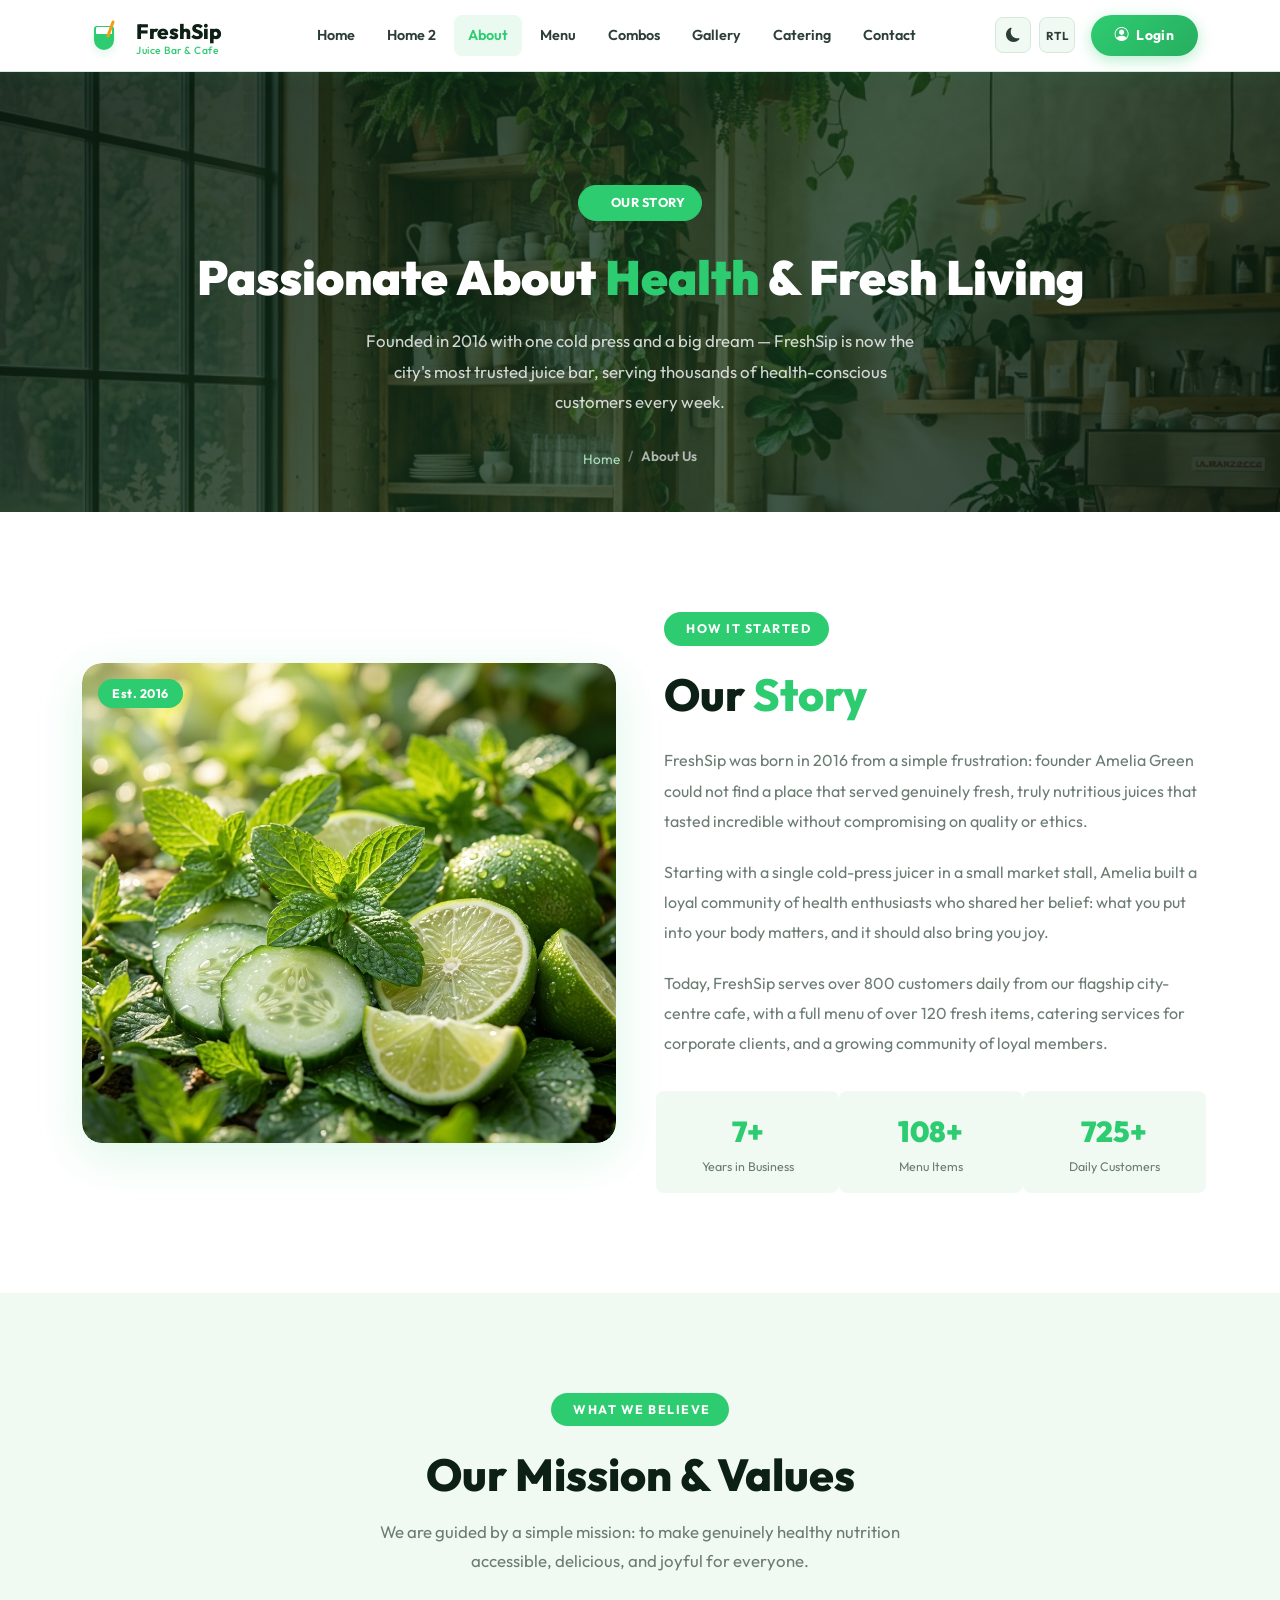
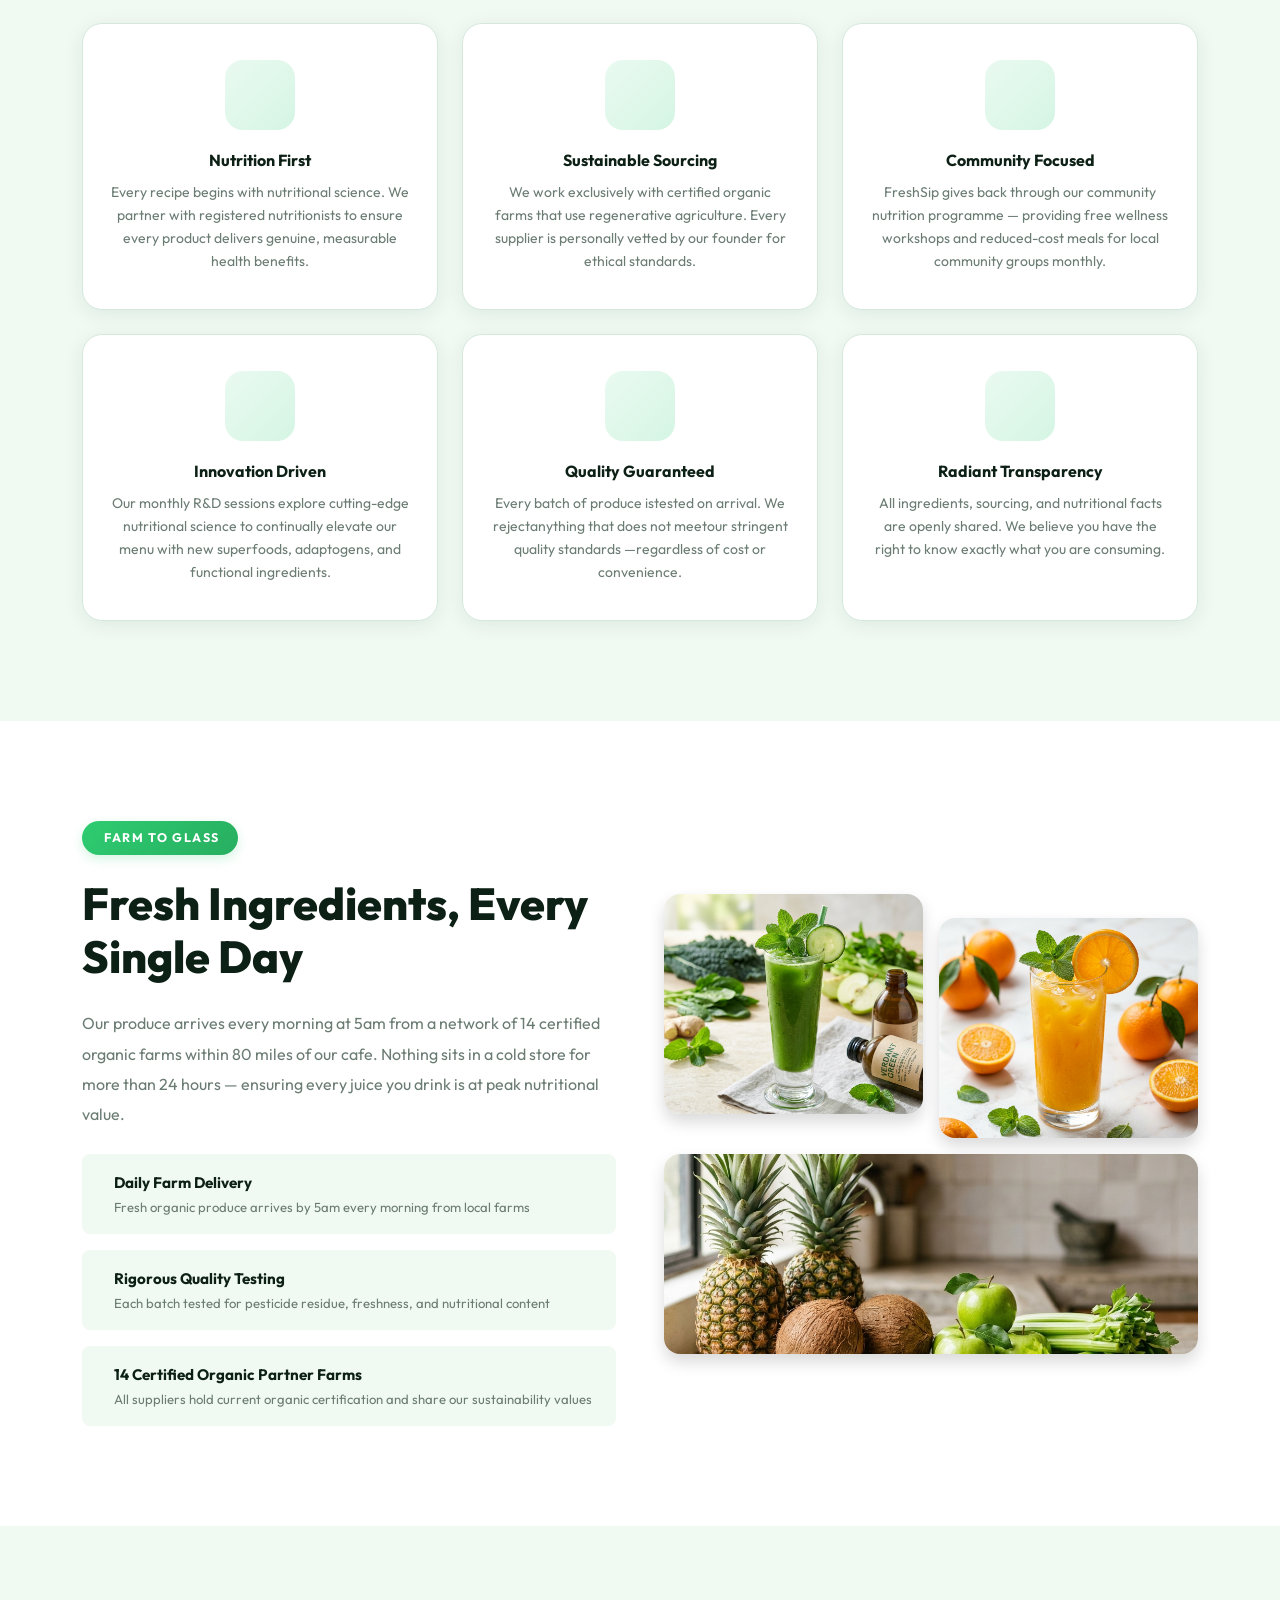
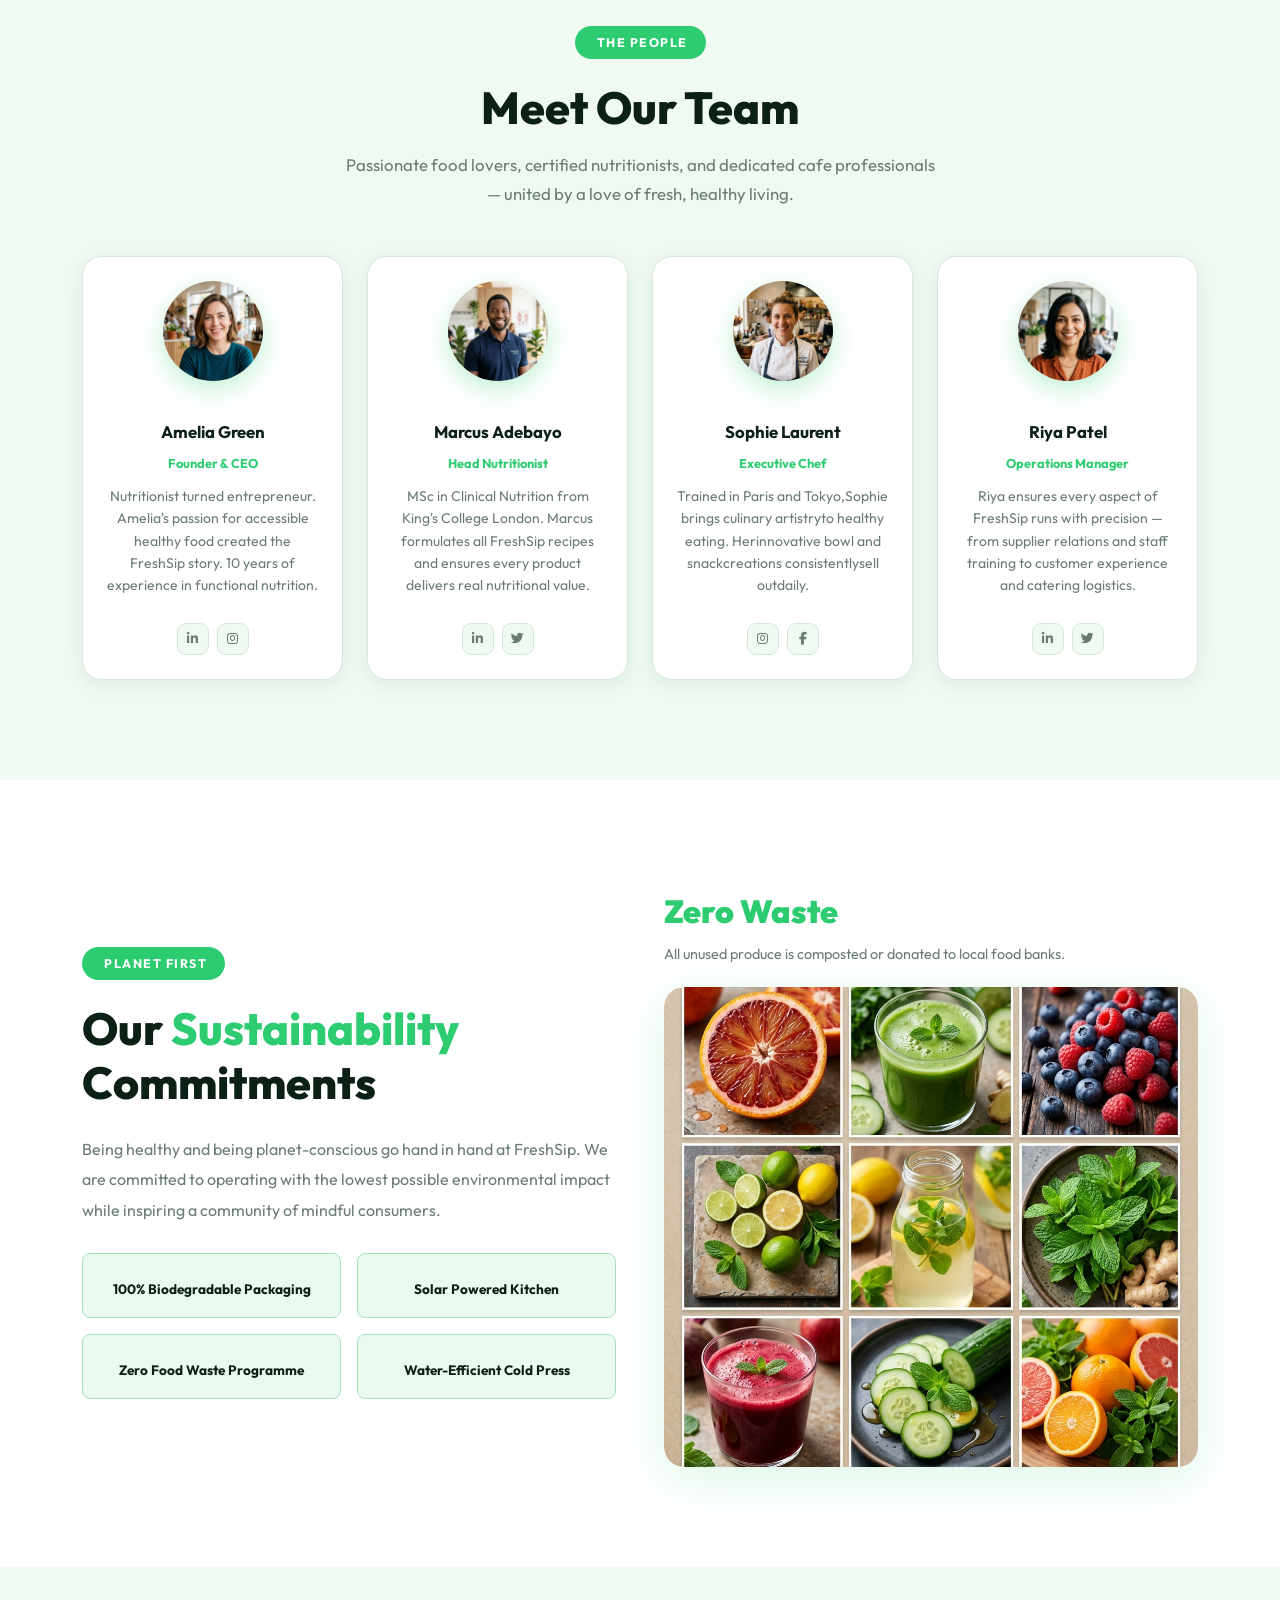
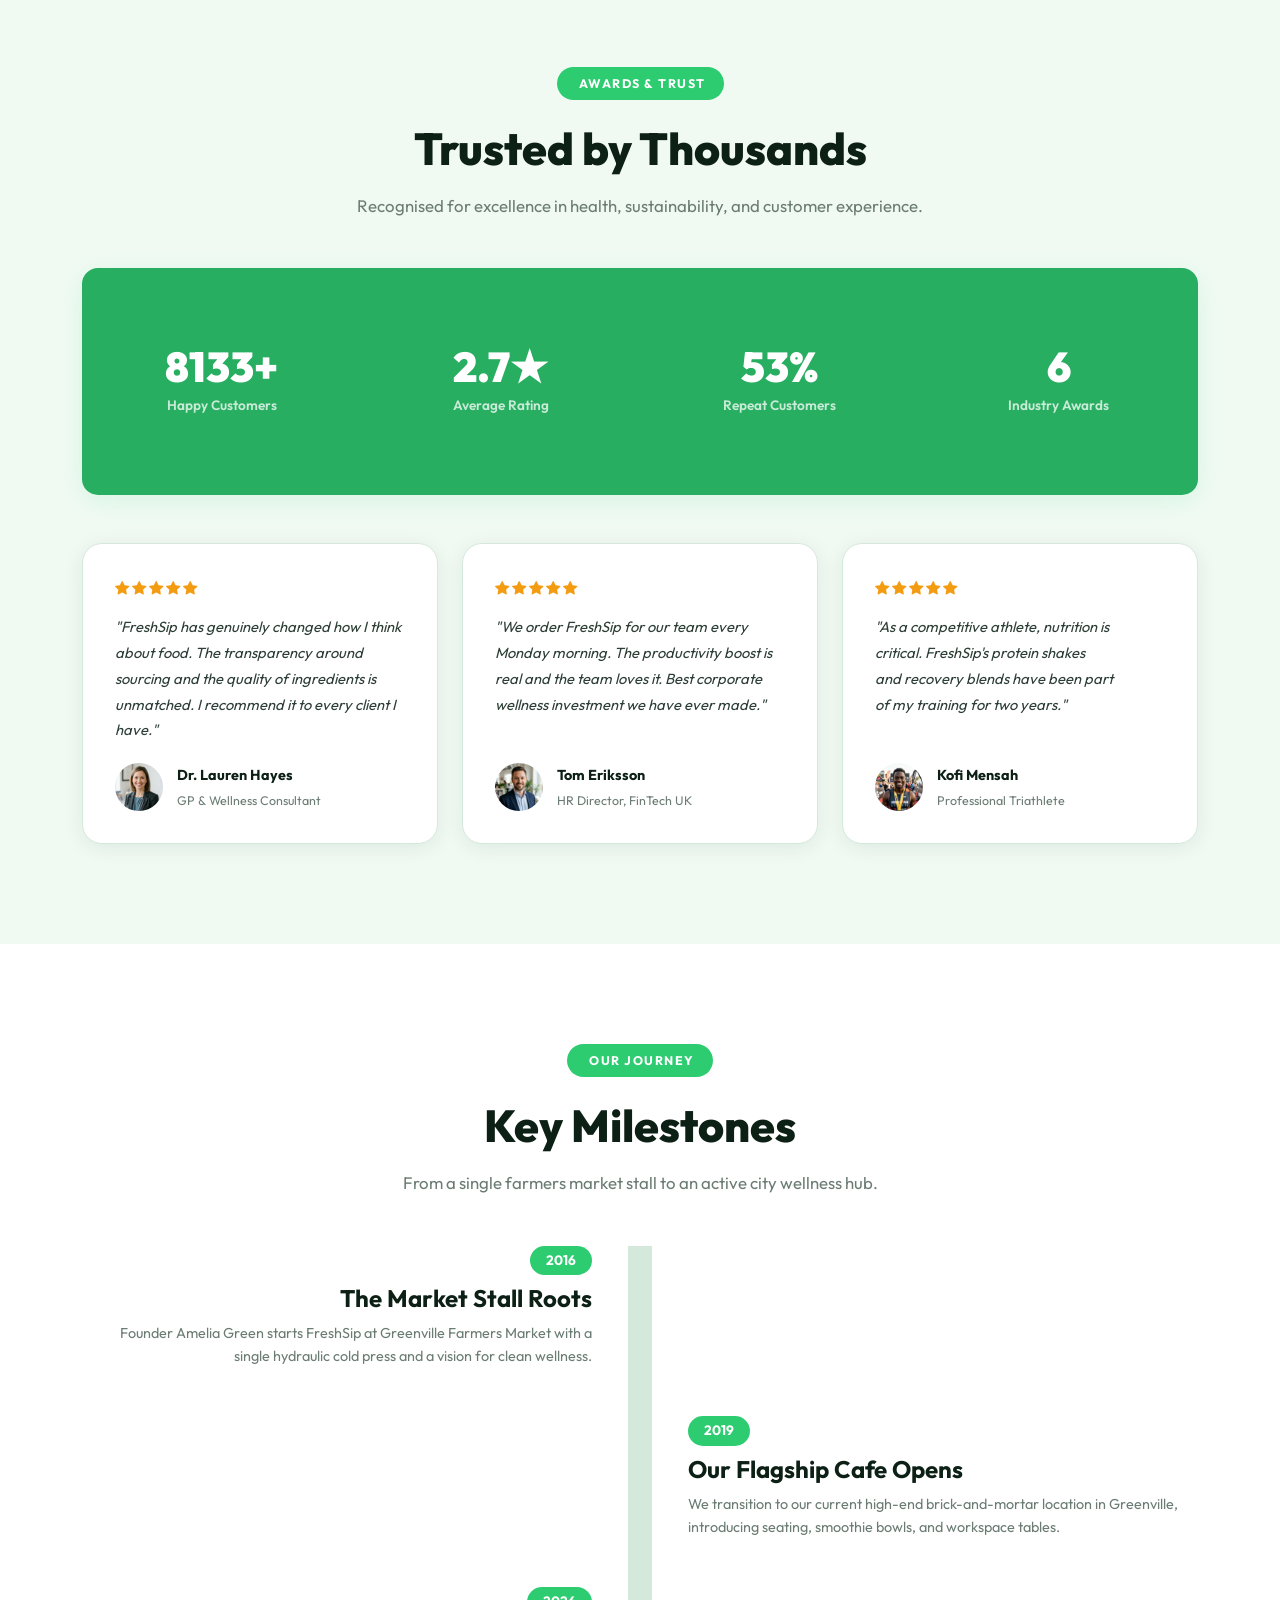
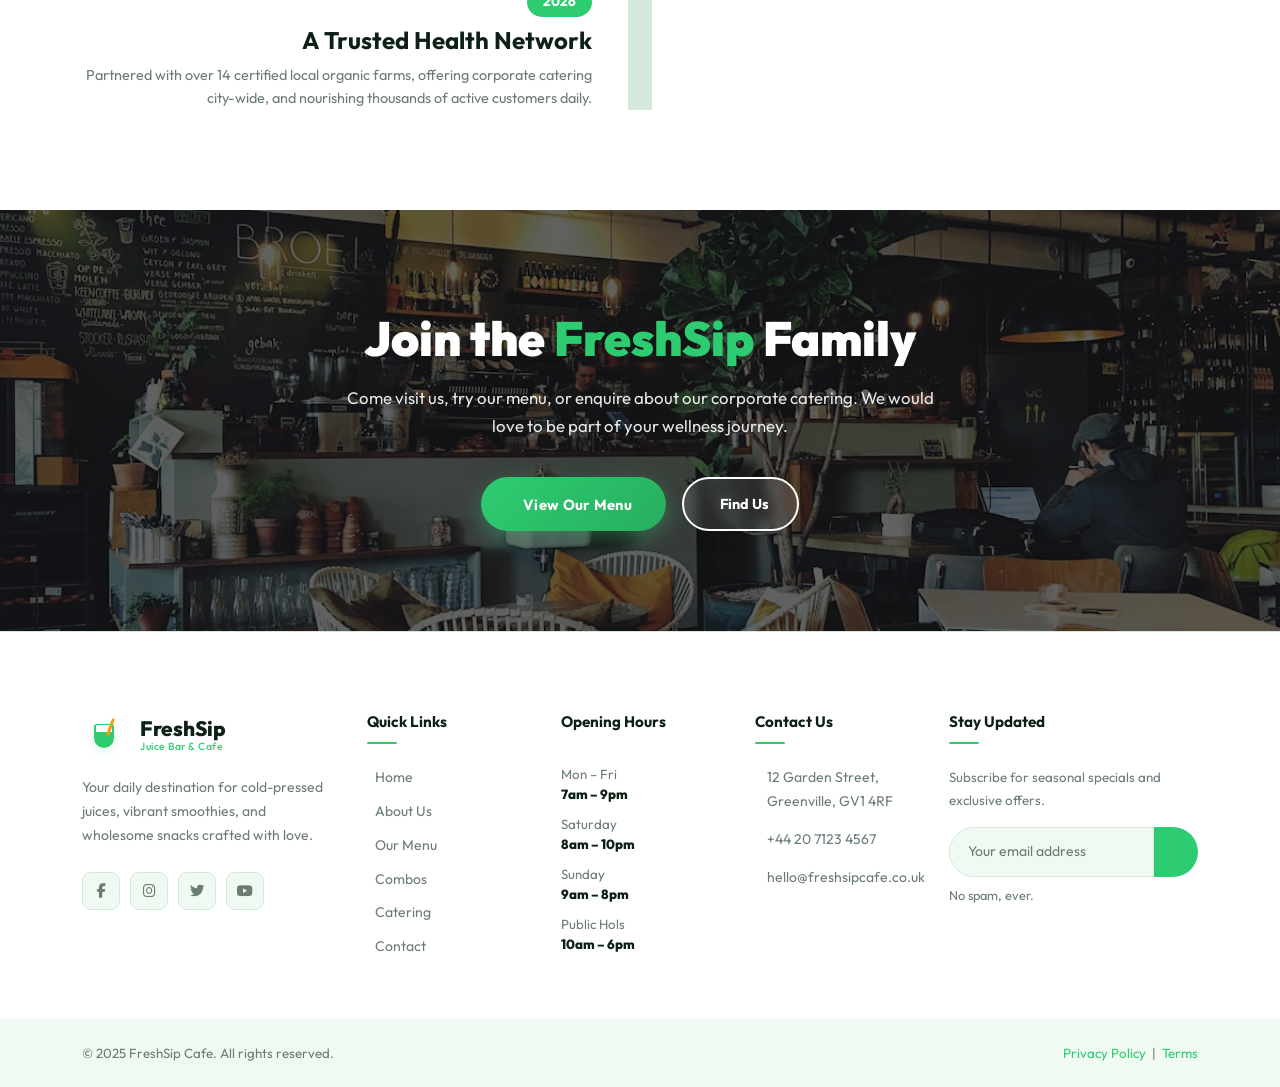
==== commit ee61cc58: "bug fixed" ====
--- a/about.html
+++ b/about.html
@@ -468,8 +468,15 @@
           <div class="review-card">
             <div class="review-stars"><i class="bi bi-star-fill"></i><i class="bi bi-star-fill"></i><i
                 class="bi bi-star-fill"></i><i class="bi bi-star-fill"></i><i class="bi bi-star-fill"></i></div>
-            <p class="review-text">"We order FreshSip for our team every Monday morning. The productivity boost is real
-              and the team loves it. Best corporate wellness investment we have ever made."</p>
+            <p class="review-text tom-review-text">
+              <span class="tom-copy tom-copy-default">"We order FreshSip for our team every Monday morning. The productivity boost is real
+                and the team loves it. Best corporate wellness investment we have ever made."</span>
+              <span class="tom-copy tom-copy-ipad"><span class="kofi-line">"We order FreshSip for our team</span>
+                <span class="kofi-line">every Monday morning. The</span>
+                <span class="kofi-line">productivity boost is real and the</span>
+                <span class="kofi-line">team loves it. Best corporate wellness</span>
+                <span class="kofi-line">investment we have ever made."</span></span>
+            </p>
             <div class="review-author">
               <img src="images/testimonials/tom.png" alt="Tom Eriksson" class="review-author-avatar" />
               <div class="review-author-info">
@@ -486,12 +493,16 @@
             <p class="review-text kofi-review-text">
               <span class="kofi-copy kofi-copy-default">"As a competitive athlete, nutrition is critical. FreshSip's
                 protein shakes and recovery blends have been part of my training for two years."</span>
-              <span class="kofi-copy kofi-copy-ipad"><span class="kofi-line">"As a competitive athlete, nutrition</span>
-                <span class="kofi-line">is critical. FreshSip's protein shakes</span> <span class="kofi-line">and recovery
+              <span class="kofi-copy kofi-copy-ipad"><span class="kofi-line">"As a competitive athlete,</span>
+                <span class="kofi-line">nutrition is critical. FreshSip's</span> <span class="kofi-line">protein shakes
+                  and recovery</span> <span class="kofi-line">blends have been part of my</span> <span
+                  class="kofi-line">training for two years."</span></span>
+              <span class="kofi-copy kofi-copy-desktop"><span class="kofi-line">"As a competitive athlete, nutrition is</span>
+                <span class="kofi-line">critical. FreshSip's protein shakes</span> <span class="kofi-line">and recovery
                   blends have been part</span> <span class="kofi-line">of my training for two years."</span></span>
-              <span class="kofi-copy kofi-copy-desktop"><span class="kofi-line">"As a competitive athlete, nutrition is
-                  critical.</span> <span class="kofi-line">FreshSip's protein shakes and recovery blends</span> <span
-                  class="kofi-line">have been part of my training</span> <span class="kofi-line">for two years."</span></span>
+              <span class="kofi-copy kofi-copy-ipadpro"><span class="kofi-line">"As a competitive athlete, nutrition is critical.</span>
+                <span class="kofi-line">FreshSip's protein shakes and recovery blends</span>
+                <span class="kofi-line">have been part of my training for two years."</span></span>
             </p>
             <div class="review-author">
               <img src="images/testimonials/kofi.png" alt="Kofi Mensah" class="review-author-avatar" />
--- a/css/style.css
+++ b/css/style.css
@@ -1116,7 +1116,9 @@
 }
 
 .kofi-copy-ipad,
-.kofi-copy-desktop {
+.kofi-copy-desktop,
+.kofi-copy-ipadpro,
+.tom-copy-ipad {
   display: none;
 }
 
@@ -3358,8 +3360,7 @@
 
   .kofi-review-text {
     min-height: 5.25em;
-    line-height: 1.55 !important;
-    letter-spacing: 0;
+    line-height: 1.75 !important;
   }
 
   .kofi-review-text .tablet-line {
@@ -3876,8 +3877,8 @@
   }
 
   .reviews-grid .kofi-review-text {
-    line-height: 1.55 !important;
-    min-height: 5.25em;
+    line-height: 1.75 !important;
+    min-height: 7em;
   }
 
   .kofi-review-text .desktop-line {
@@ -3891,26 +3892,61 @@
   }
 }
 
-/* ---- TABLET ONLY REVIEW ALIGNMENT OVERRIDES ---- */
-@media (min-width: 768px) and (max-width: 1199.98px) {
+/* ---- TABLET ONLY REVIEW ALIGNMENT OVERRIDES (768px - 991.98px) ---- */
+@media (min-width: 768px) and (max-width: 991.98px) {
   .reviews-grid .kofi-copy-default,
-  .reviews-grid .kofi-copy-desktop {
+  .reviews-grid .kofi-copy-desktop,
+  .reviews-grid .kofi-copy-ipadpro,
+  .reviews-grid .tom-copy-default {
     display: none !important;
   }
 
-  .reviews-grid .kofi-copy-ipad {
+  .reviews-grid .kofi-copy-ipad,
+  .reviews-grid .tom-copy-ipad {
     display: block !important;
     max-width: 100%;
   }
 
-  .reviews-grid .kofi-copy-ipad .kofi-line {
+  .reviews-grid .kofi-copy-ipad .kofi-line,
+  .reviews-grid .tom-copy-ipad .kofi-line {
     display: block !important;
     white-space: nowrap !important;
   }
 
+  .reviews-grid .kofi-review-text,
+  .reviews-grid .tom-review-text {
+    line-height: 1.75 !important;
+    max-width: 100%;
+    min-height: 8.75em;
+  }
+}
+
+/* ---- IPAD PRO ONLY REVIEW ALIGNMENT OVERRIDES (992px - 1199.98px) ---- */
+@media (min-width: 992px) and (max-width: 1199.98px) {
+  .reviews-grid .kofi-copy-default,
+  .reviews-grid .kofi-copy-desktop,
+  .reviews-grid .kofi-copy-ipad {
+    display: none !important;
+  }
+
+  .reviews-grid .kofi-copy-ipadpro {
+    display: block !important;
+    max-width: 100%;
+  }
+
+  .reviews-grid .kofi-copy-ipadpro .kofi-line {
+    display: block !important;
+    white-space: nowrap !important;
+  }
+
   .reviews-grid .kofi-review-text {
-    line-height: 1.55 !important;
+    line-height: 1.75 !important;
     max-width: 100%;
+    min-height: 5.25em !important;
+  }
+
+  .reviews-grid .review-card {
+    padding: 32px 18px !important;
   }
 }
 
@@ -3948,11 +3984,3 @@
     max-width: 50% !important;
   }
 }
-
-/* ---- SEASONAL SPECIALS SECTION BACKGROUND ---- */
-.seasonal-specials-section {
-  background-image: linear-gradient(rgba(249, 251, 249, 0.92), rgba(249, 251, 249, 0.92)), url('../images/cta/seasonal-bg.png') !important;
-  background-size: cover !important;
-  background-position: center !important;
-  background-repeat: no-repeat !important;
-}
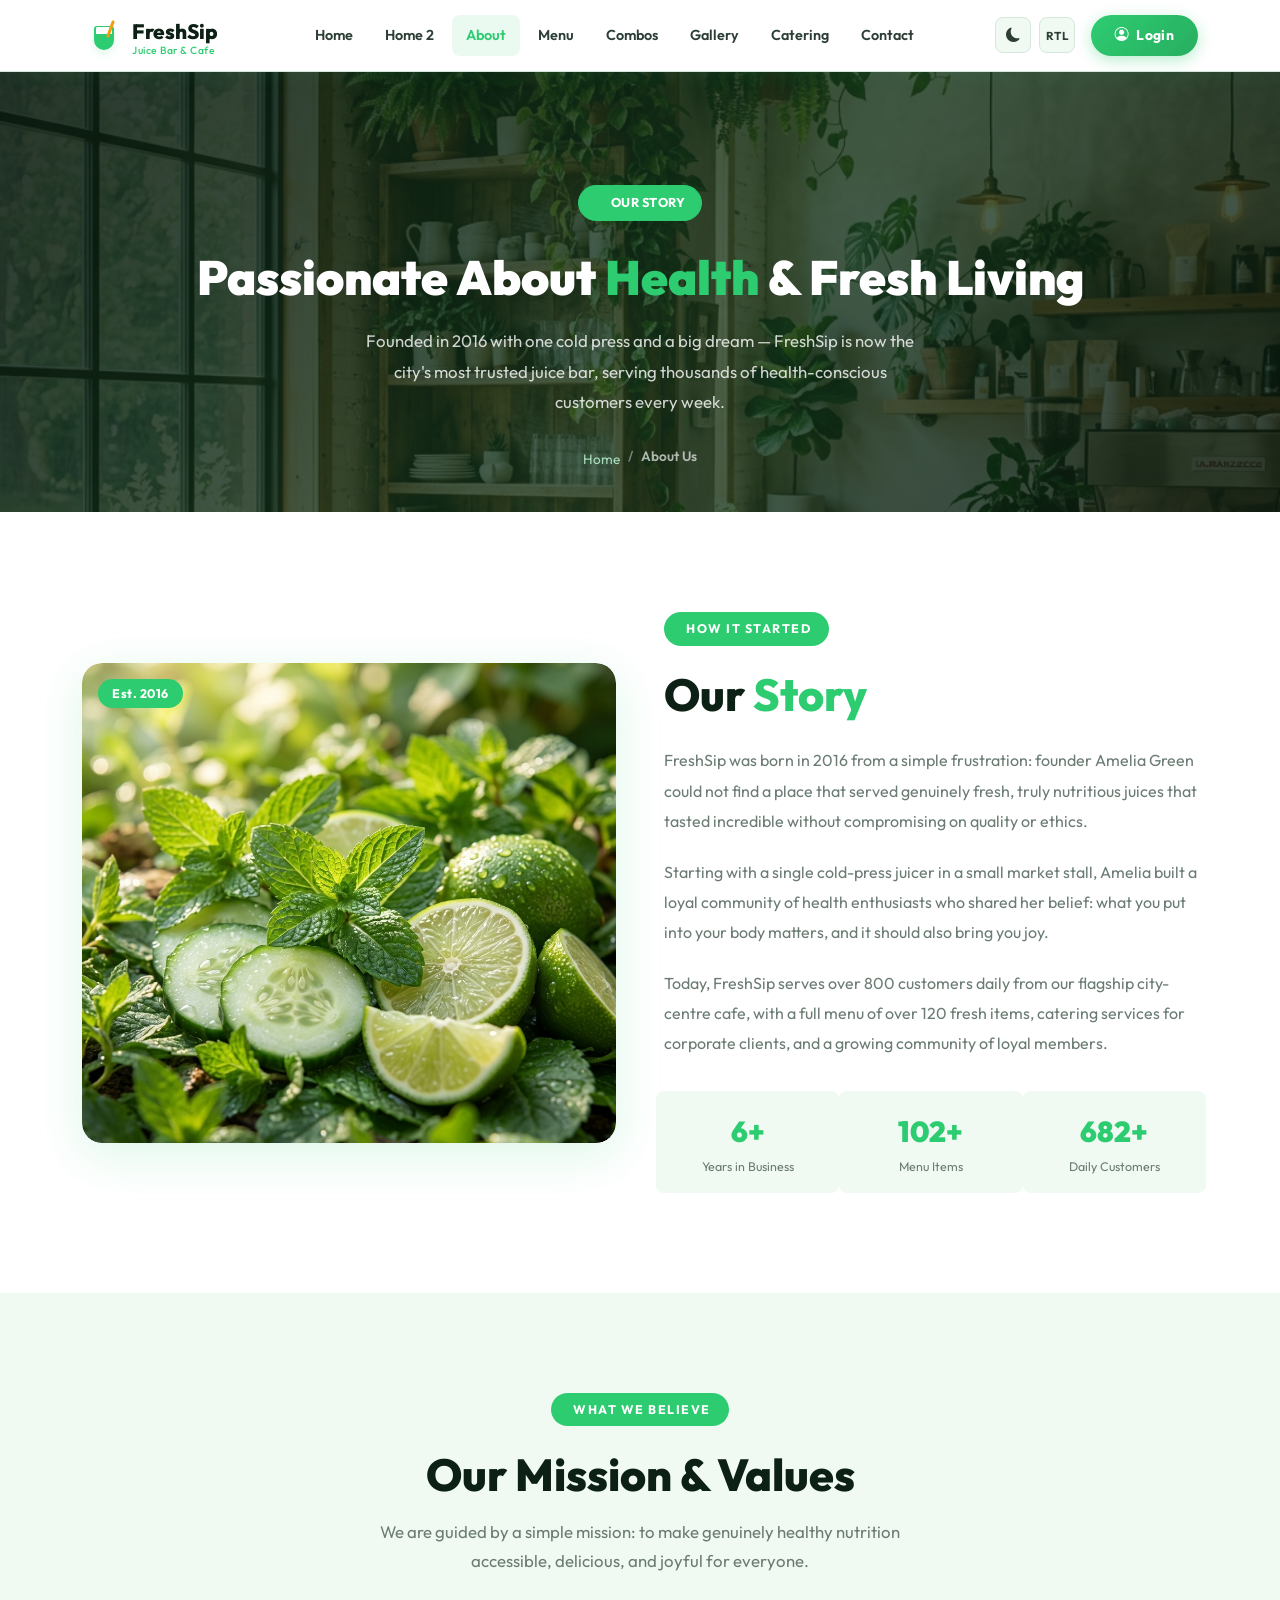
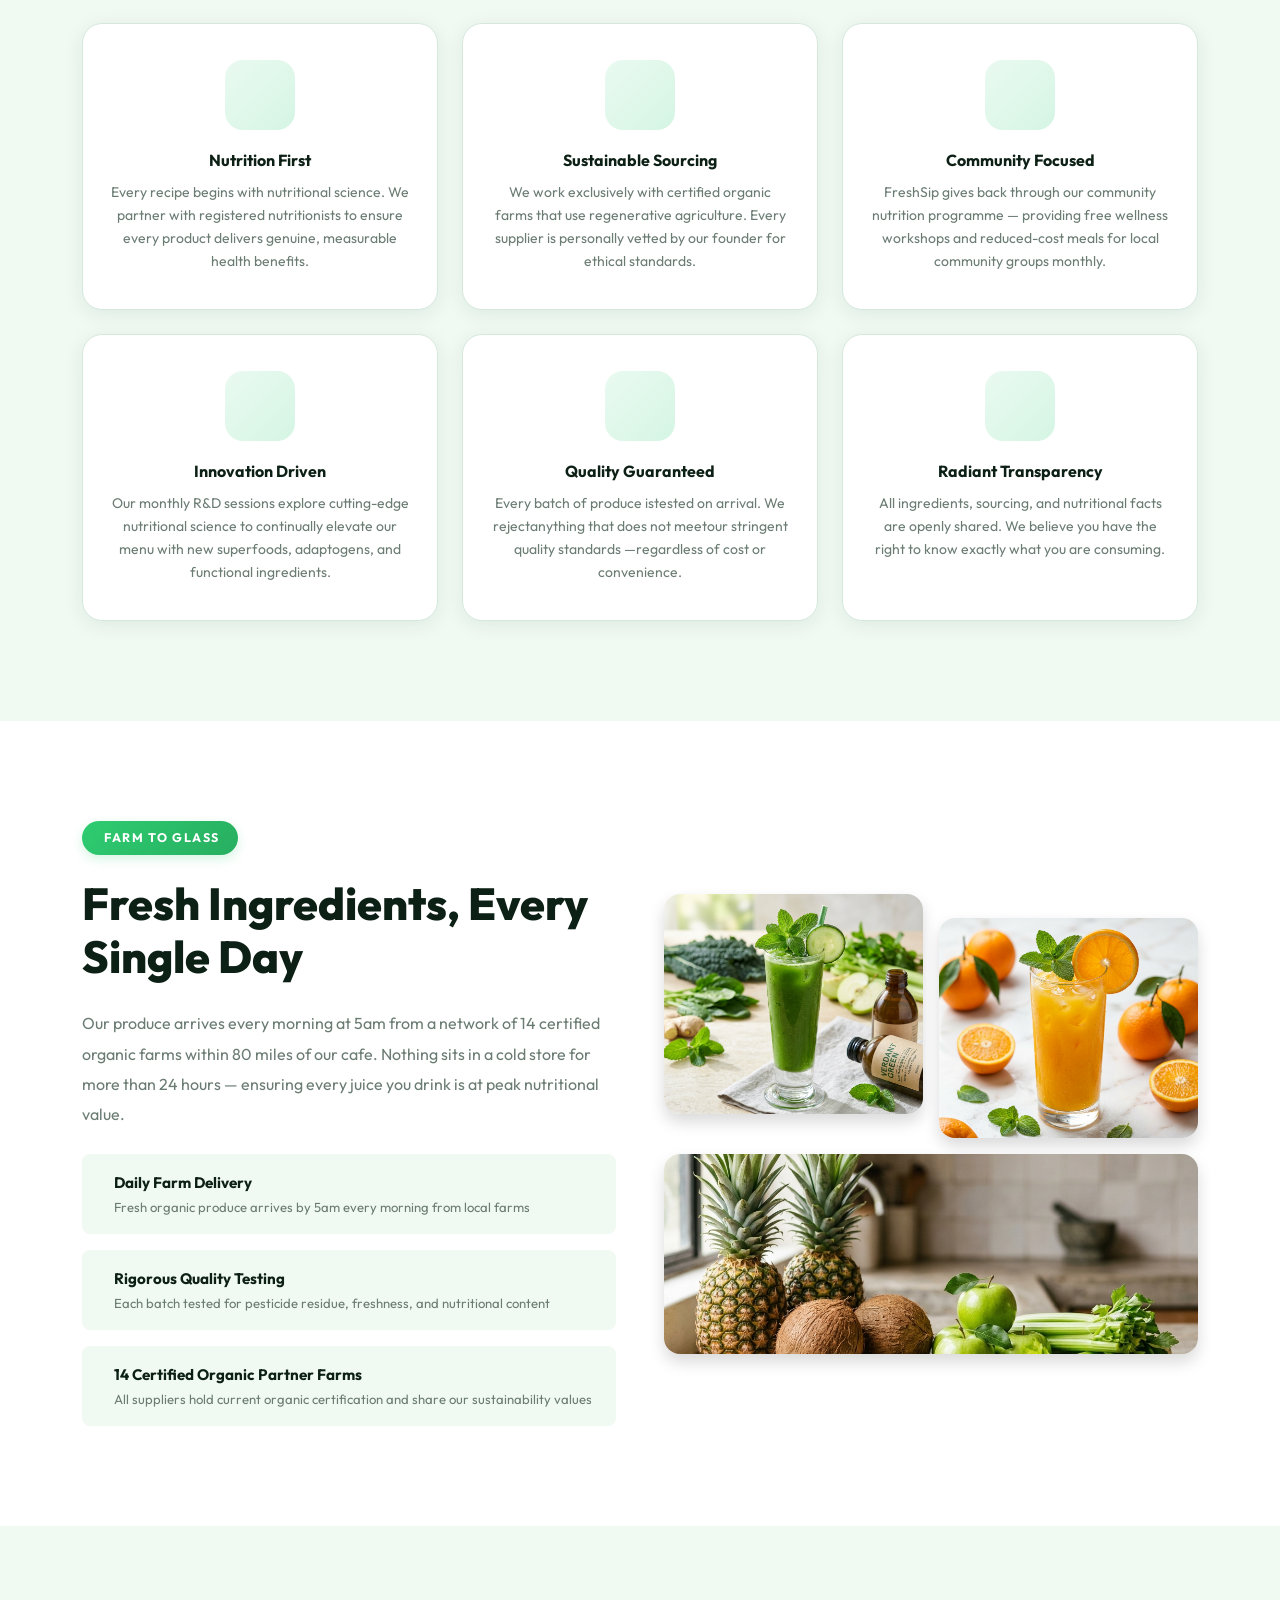
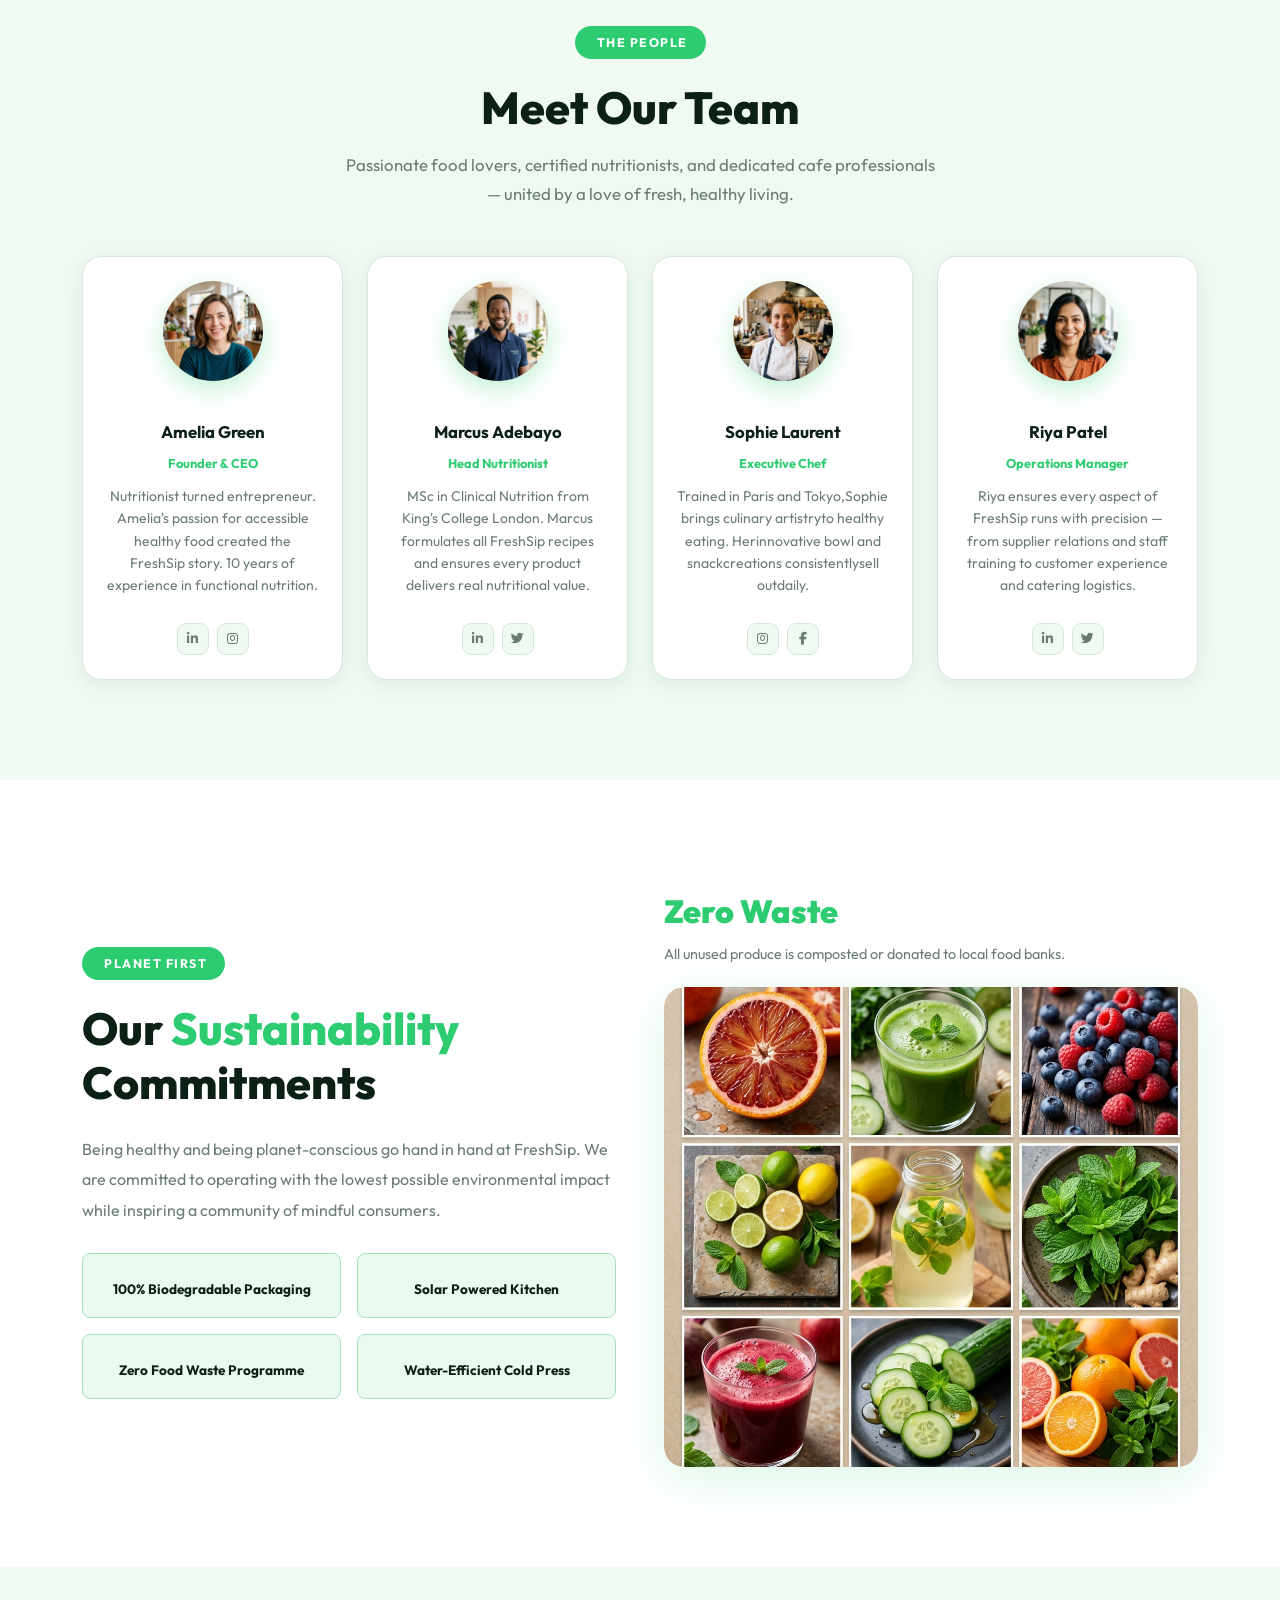
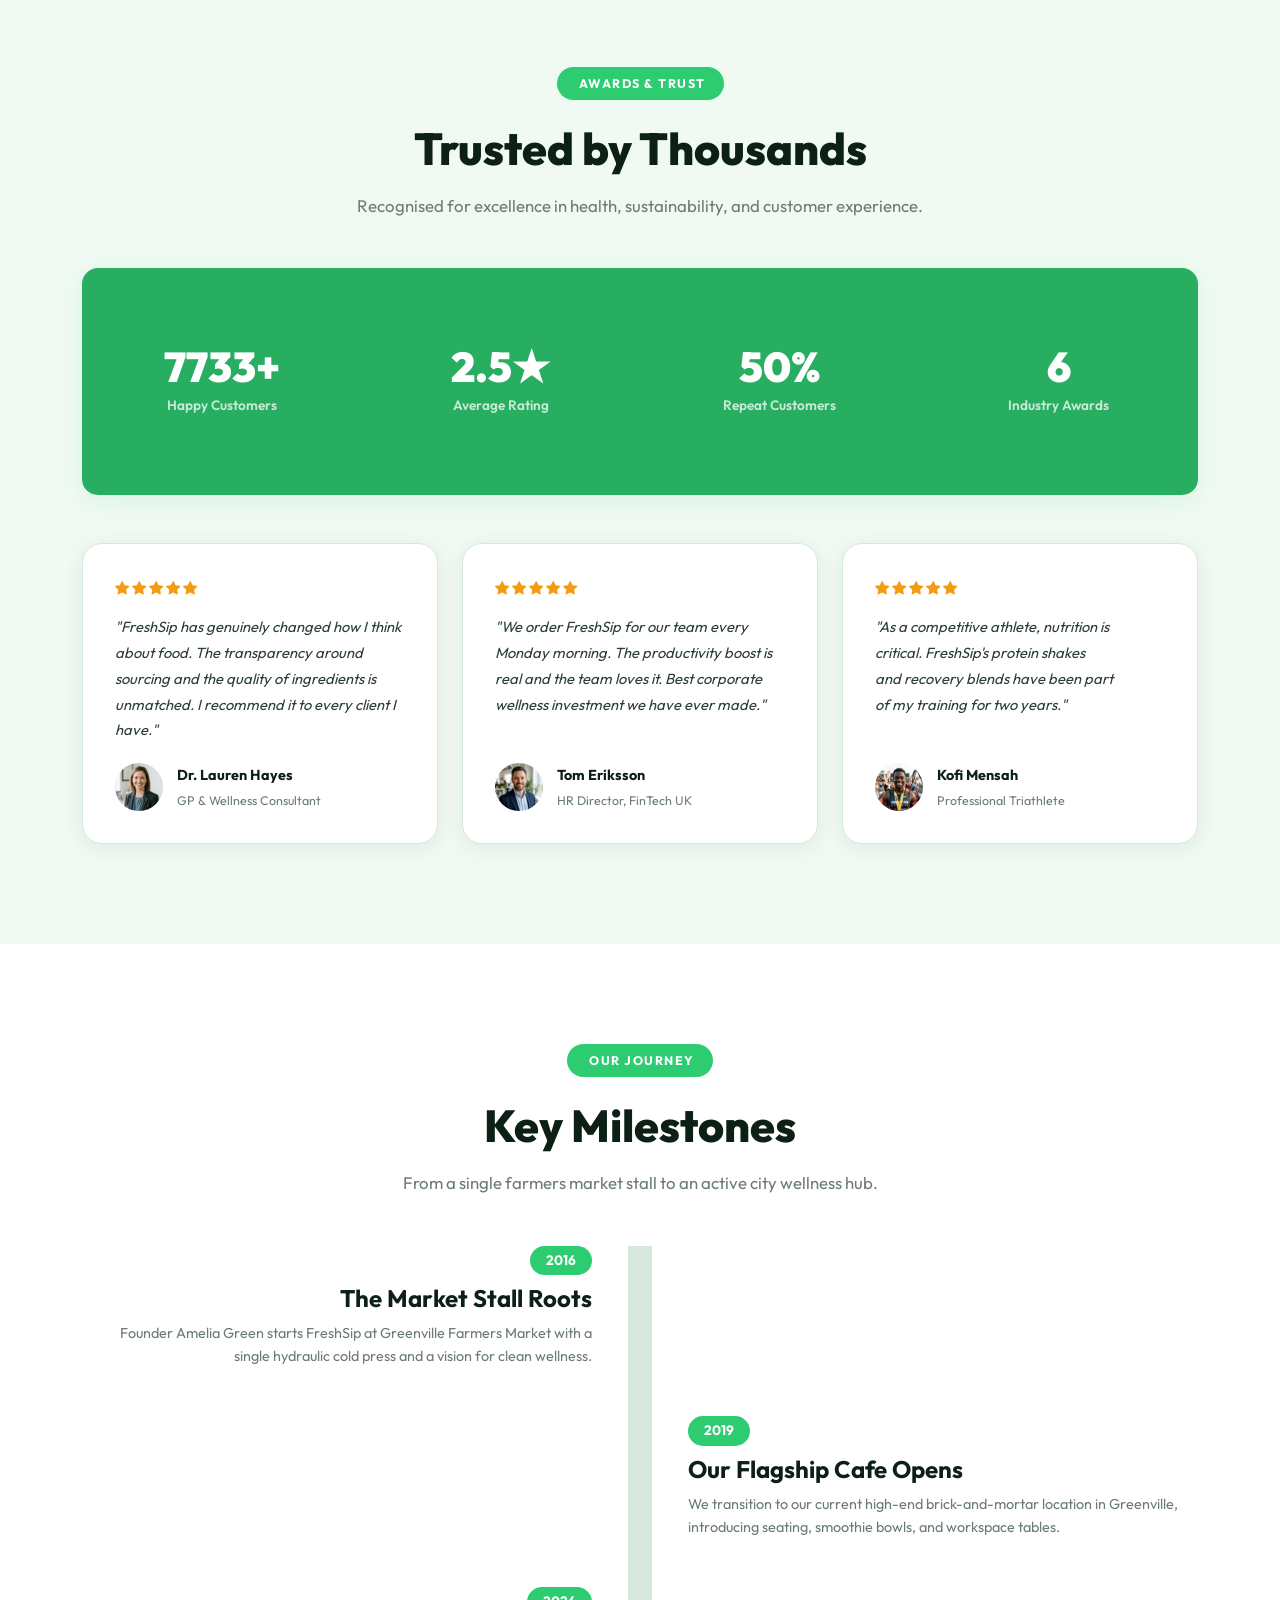
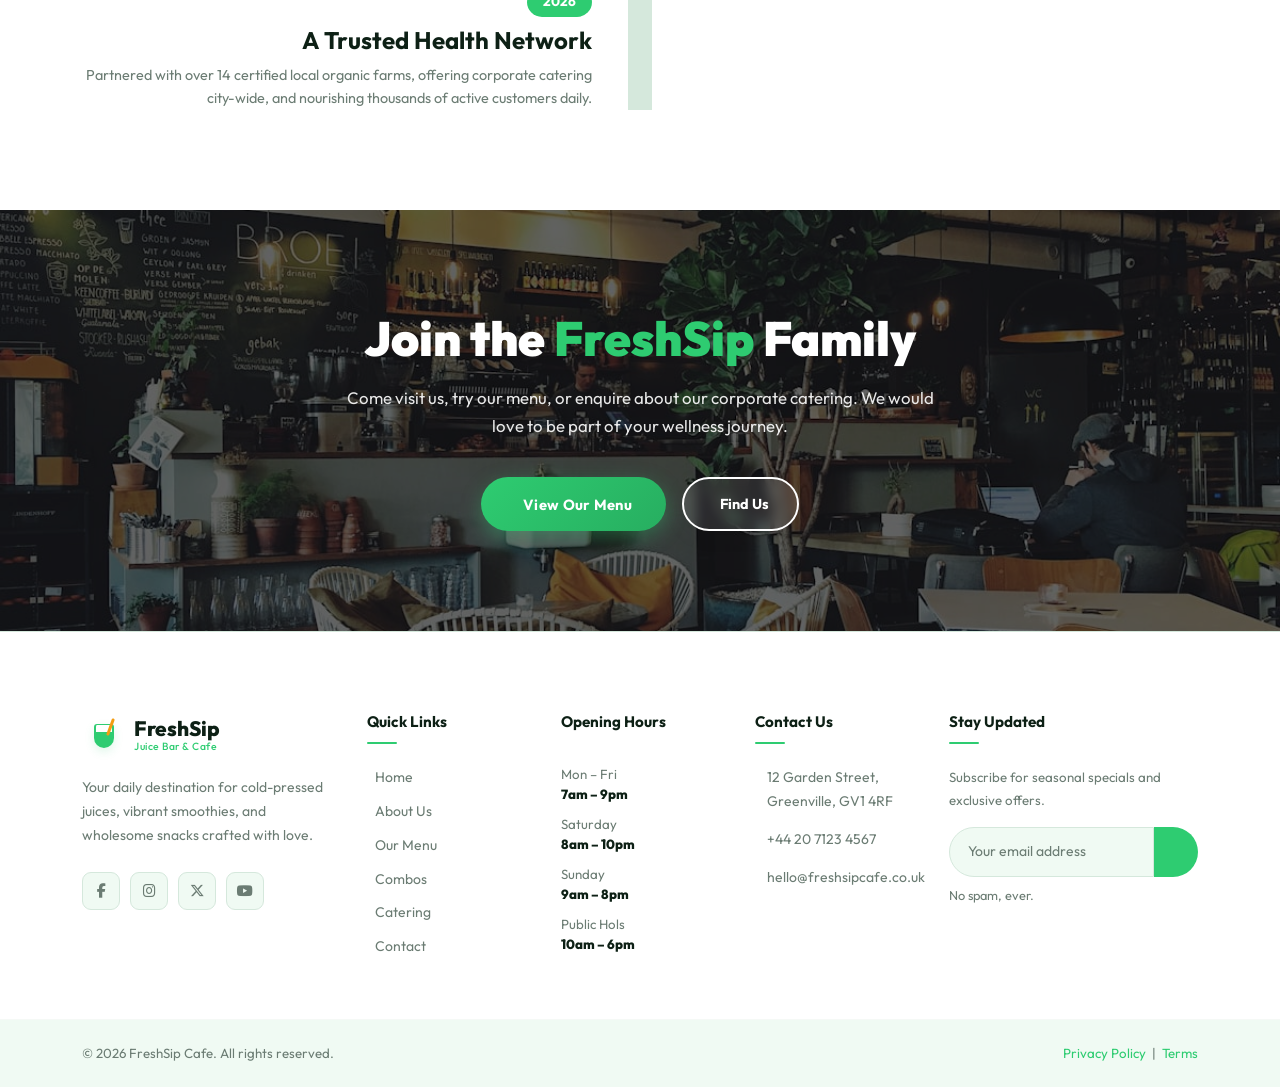
==== commit a6087057: "bug fixed" ====
--- a/about.html
+++ b/about.html
@@ -606,7 +606,7 @@
             <div class="footer-socials">
               <a href="#" class="footer-social-btn" aria-label="Facebook"><i class="fab fa-facebook-f"></i></a>
               <a href="#" class="footer-social-btn" aria-label="Instagram"><i class="fab fa-instagram"></i></a>
-              <a href="#" class="footer-social-btn" aria-label="Twitter"><i class="fab fa-twitter"></i></a>
+              <a href="#" class="footer-social-btn" aria-label="X"><i class="fab fa-x-twitter"></i></a>
               <a href="#" class="footer-social-btn" aria-label="YouTube"><i class="fab fa-youtube"></i></a>
             </div>
           </div>
@@ -658,7 +658,7 @@
       <div class="container">
         <div class="row align-items-center">
           <div class="col-md-6">
-            <p>&copy; 2025 FreshSip Cafe. All rights reserved.</p>
+            <p>&copy; 2026 FreshSip Cafe. All rights reserved.</p>
           </div>
           <div class="col-md-6 text-md-end mt-3 mt-md-0">
             <p><a href="#">Privacy Policy</a> &nbsp;|&nbsp; <a href="#">Terms</a></p>
--- a/css/style.css
+++ b/css/style.css
@@ -223,7 +223,7 @@
 .navbar-brand {
   display: flex;
   align-items: center;
-  gap: 10px;
+  gap: 6px;
 }
 
 .navbar-brand .brand-logo {
@@ -732,6 +732,27 @@
 
 .card-uniform:hover .card-img-wrap img {
   transform: scale(1.06);
+}
+
+.ingredient-card-img {
+  width: calc(100% + 48px);
+  max-width: none;
+  height: 130px;
+  object-fit: cover;
+  border-radius: 16px 16px 0 0;
+  display: block;
+  margin: -24px -24px 18px;
+  background: rgba(35, 204, 121, 0.12);
+}
+
+.booster-card-img {
+  width: 56px;
+  height: 56px;
+  object-fit: cover;
+  border-radius: 50%;
+  display: block;
+  margin: 0 auto 16px;
+  background: var(--primary-pale);
 }
 
 .card-uniform .card-body-custom {
@@ -3729,7 +3750,7 @@
 .footer-brand-link {
   display: flex;
   align-items: center;
-  gap: 12px;
+  gap: 6px;
   margin-bottom: 20px;
   text-decoration: none !important;
 }
@@ -3855,13 +3876,20 @@
 .boosters-section p {
   min-height: 6.0em;
   display: flex;
+  flex-direction: column;
   align-items: center;
   justify-content: center;
   text-align: center;
 }
 
+.boosters-section .booster-line {
+  display: block;
+  white-space: nowrap;
+}
+
 /* ---- DESKTOP ONLY ALIGNMENT OVERRIDES ---- */
 @media (min-width: 1200px) {
+
   .reviews-grid .kofi-copy-default,
   .reviews-grid .kofi-copy-ipad {
     display: none !important;
@@ -3894,6 +3922,7 @@
 
 /* ---- TABLET ONLY REVIEW ALIGNMENT OVERRIDES (768px - 991.98px) ---- */
 @media (min-width: 768px) and (max-width: 991.98px) {
+
   .reviews-grid .kofi-copy-default,
   .reviews-grid .kofi-copy-desktop,
   .reviews-grid .kofi-copy-ipadpro,
@@ -3923,6 +3952,7 @@
 
 /* ---- IPAD PRO ONLY REVIEW ALIGNMENT OVERRIDES (992px - 1199.98px) ---- */
 @media (min-width: 992px) and (max-width: 1199.98px) {
+
   .reviews-grid .kofi-copy-default,
   .reviews-grid .kofi-copy-desktop,
   .reviews-grid .kofi-copy-ipad {
@@ -3959,6 +3989,7 @@
 
 /* ---- ORGANIC KALE & COMBO MEALS ALIGNMENT (1024px iPad Pro ONLY) ---- */
 @media (min-width: 992px) and (max-width: 1199.98px) {
+
   .kale-desc .kale-line-1-2,
   .kale-desc .kale-line-2 {
     display: block;
@@ -3979,7 +4010,7 @@
     max-width: 20% !important;
   }
 
-  .site-footer .row > [class*="col-"] {
+  .site-footer .row>[class*="col-"] {
     flex: 0 0 50% !important;
     max-width: 50% !important;
   }
